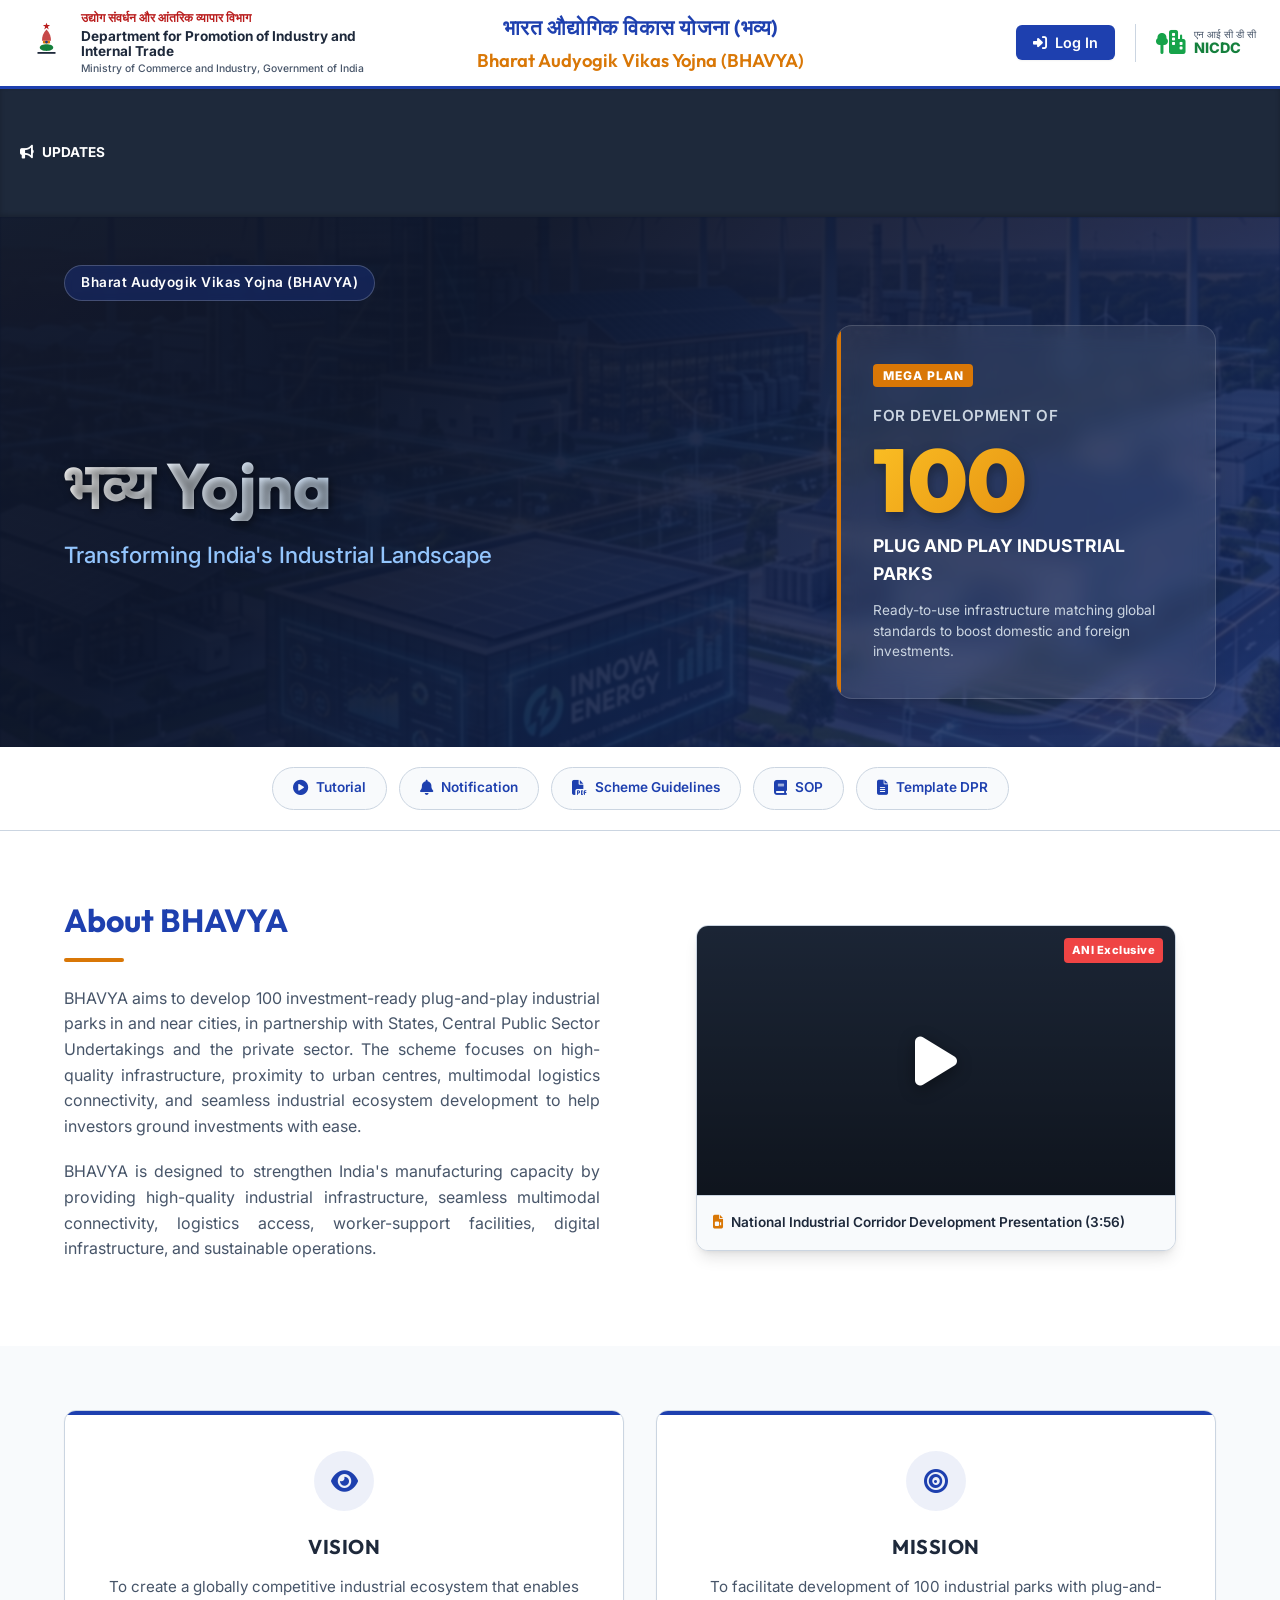
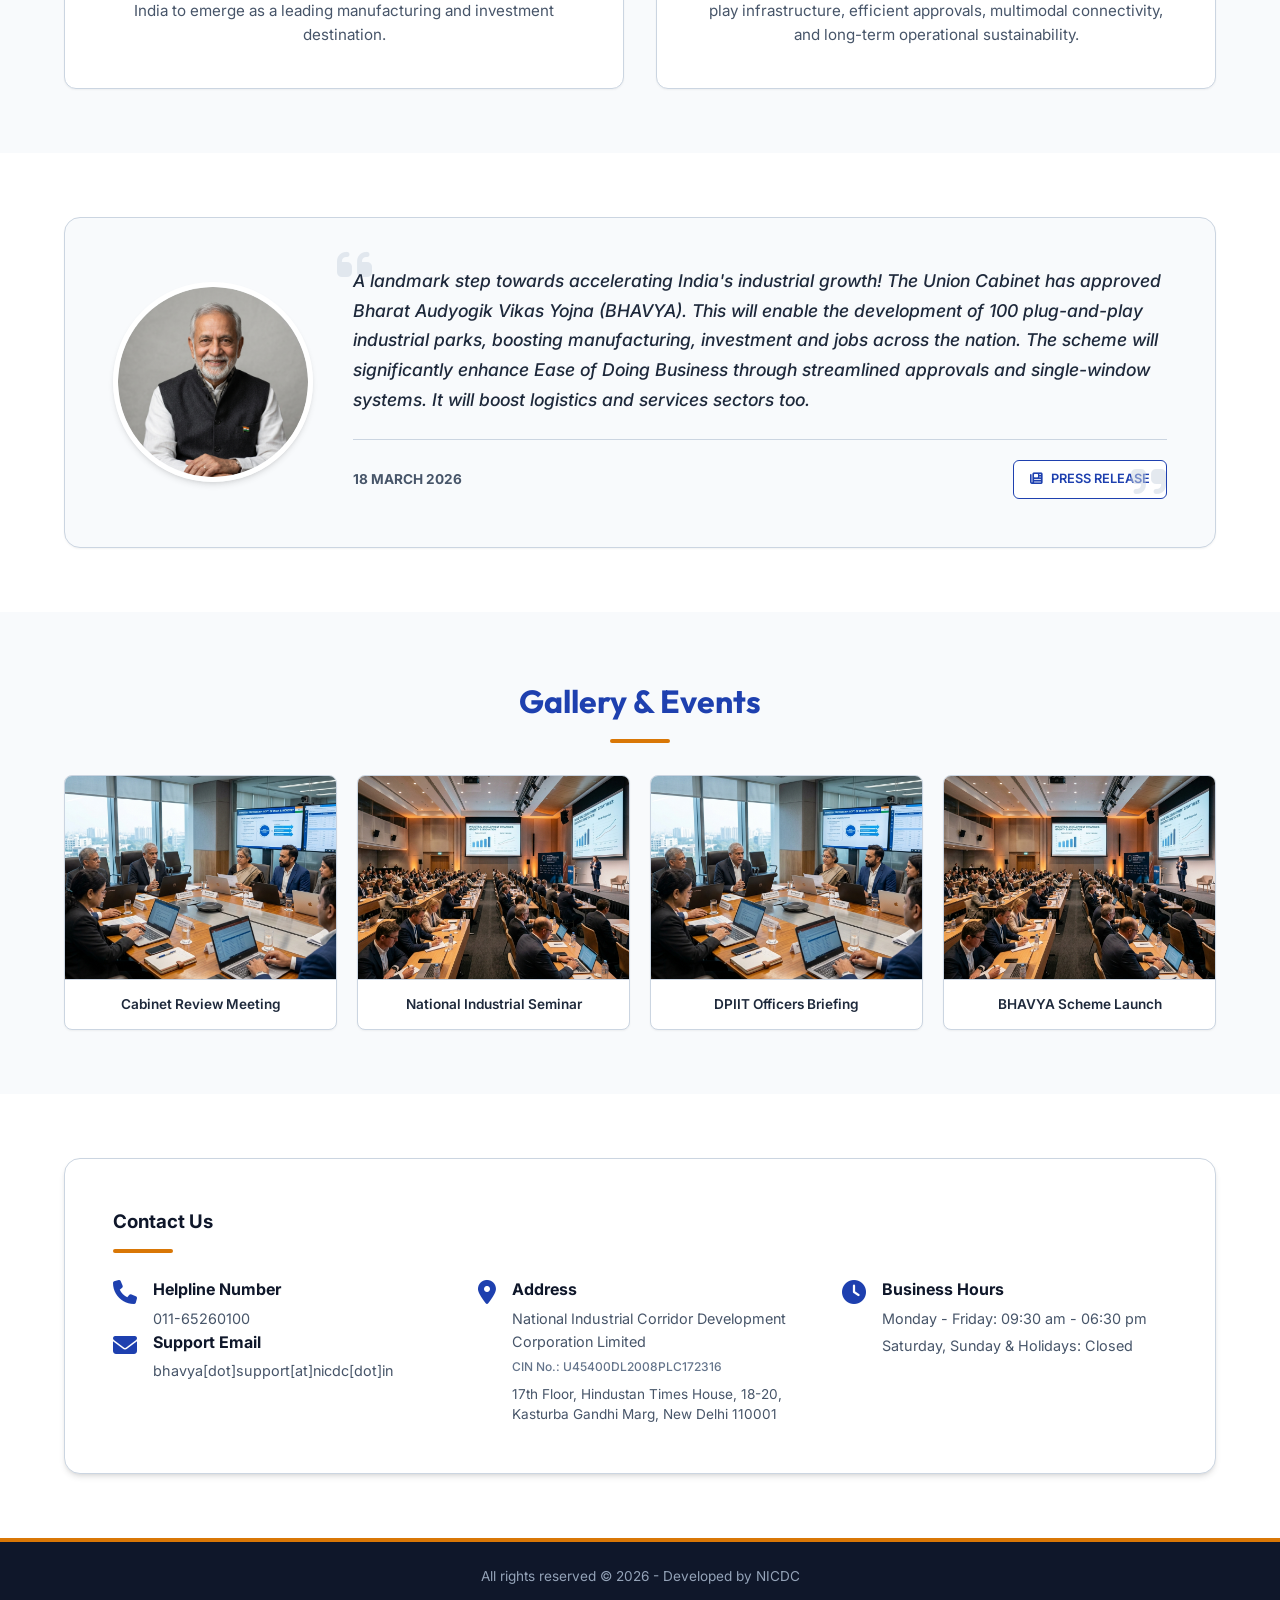
==== index.html @ 236c26fb "first commit" ====
<!DOCTYPE html>
<html lang="en">
<head>
  <meta charset="UTF-8">
  <meta name="viewport" content="width=device-width, initial-scale=1.0">
  <meta name="description" content="Bharat Audyogik Vikas Yojna (BHAVYA) Portal - Developing 100 Plug and Play Industrial Parks across India. A DPIIT and NICDC initiative.">
  <title>Bharat Audyogik Vikas Yojna (BHAVYA)</title>
  
  <!-- Google Fonts: Inter for UI/Body, Outfit for Headings -->
  <link rel="preconnect" href="https://fonts.googleapis.com">
  <link rel="preconnect" href="https://fonts.gstatic.com" crossorigin>
  <link href="https://fonts.googleapis.com/css2?family=Inter:wght@300;400;500;600;700&family=Outfit:wght@400;500;600;700;800&display=swap" rel="stylesheet">
  
  <!-- Font Awesome 6.4.0 CDN for modern icons -->
  <link rel="stylesheet" href="https://cdnjs.cloudflare.com/ajax/libs/font-awesome/6.4.0/css/all.min.css">
  
  <!-- Custom CSS -->
  <link rel="stylesheet" href="index.css">
</head>
<body>

  <!-- Header -->
  <header class="main-header">
    <div class="header-container">
      
      <!-- Left side: Government Brand -->
      <div class="header-left">
        <!-- Stylized SVG Indian Emblem -->
        <svg class="emblem-svg" viewBox="0 0 100 120" width="45" height="54" xmlns="http://www.w3.org/2000/svg">
          <!-- Stylized Ashoka Pillar Lion Capital silhouette / vector representation -->
          <path d="M50 15 L52 20 L58 20 L53 24 L55 30 L50 26 L45 30 L47 24 L42 20 L48 20 Z" fill="#b91c1c" />
          <path d="M50 30 Q60 40 60 55 H40 Q40 40 50 30 Z" fill="#b91c1c" opacity="0.8"/>
          <rect x="42" y="55" width="16" height="6" rx="2" fill="#d97706" />
          <circle cx="50" cy="58" r="3" fill="#1e3a8a" />
          <!-- Base lotus shape -->
          <path d="M35 70 C35 60, 65 60, 65 70 C65 80, 35 80, 35 70 Z" fill="#15803d" />
          <!-- Satyamev Jayate text placeholder/graphic -->
          <rect x="30" y="80" width="40" height="4" fill="#1e293b" />
        </svg>
        <div class="gov-text">
          <div class="hindi-text">उद्योग संवर्धन और आंतरिक व्यापार विभाग</div>
          <div class="english-text">Department for Promotion of Industry and Internal Trade</div>
          <div class="ministry-text">Ministry of Commerce and Industry, Government of India</div>
        </div>
      </div>

      <!-- Center: Project Title -->
      <div class="header-center">
        <h1 class="project-hindi">भारत औद्योगिक विकास योजना (भव्य)</h1>
        <h2 class="project-english">Bharat Audyogik Vikas Yojna (BHAVYA)</h2>
      </div>

      <!-- Right side: Actions -->
      <div class="header-right">
        <button id="openLoginBtn" class="btn btn-primary btn-login">
          <i class="fa-solid fa-right-to-bracket"></i>
          <span>Log In</span>
        </button>
        <!-- NICDC Logo -->
        <div class="nicdc-logo">
          <div class="nicdc-icon">
            <i class="fa-solid fa-tree-city"></i>
          </div>
          <div class="nicdc-text">
            <span>एन आई सी डी सी</span>
            <strong>NICDC</strong>
          </div>
        </div>
      </div>

    </div>
  </header>

  <!-- Scrolling News Ticker -->
  <section class="ticker-section">
    <div class="ticker-label">
      <i class="fa-solid fa-bullhorn"></i>
      <span>Updates</span>
    </div>
    <div class="ticker-content">
      <div class="ticker-track">
        <span class="ticker-item"><i class="fa-solid fa-circle-check"></i> Financial Outlay: ₹55,000 Crore approved for the scheme.</span>
        <span class="ticker-item"><i class="fa-solid fa-circle-check"></i> Financial support of up to ₹1 Crore per acre for infrastructure development.</span>
        <span class="ticker-item"><i class="fa-solid fa-circle-check"></i> Developing 100 Plug-and-Play Industrial Parks across competitive locations.</span>
        <span class="ticker-item"><i class="fa-solid fa-circle-check"></i> Aligned with the PM GatiShakti National Master Plan principles.</span>
        <span class="ticker-item"><i class="fa-solid fa-circle-check"></i> Single-window systems enabled for accelerated clearances.</span>
      </div>
    </div>
  </section>

  <!-- Hero / Banner Section -->
  <section class="hero-section">
    <div class="hero-background" style="background-image: url('assets/banner_graphic.png');"></div>
    <div class="hero-overlay"></div>
    <div class="hero-container">
      <div class="hero-badge">Bharat Audyogik Vikas Yojna (BHAVYA)</div>
      
      <div class="hero-content">
        <!-- Left Column: Big Brand Text -->
        <div class="hero-left">
          <h2 class="hero-hindi-title">भव्य Yojna</h2>
          <p class="hero-subtitle">Transforming India's Industrial Landscape</p>
        </div>
        
        <!-- Right Column: Key Details -->
        <div class="hero-right">
          <div class="hero-card">
            <span class="card-tag">MEGA PLAN</span>
            <h3>FOR DEVELOPMENT OF</h3>
            <div class="number-highlight">100</div>
            <h4>PLUG AND PLAY INDUSTRIAL PARKS</h4>
            <p>Ready-to-use infrastructure matching global standards to boost domestic and foreign investments.</p>
          </div>
        </div>
      </div>
    </div>
  </section>

  <!-- Quick Tabs Section -->
  <section class="tabs-section">
    <div class="container">
      <div class="tabs-grid">
        <a href="#" class="tab-link"><i class="fa-solid fa-circle-play"></i> Tutorial</a>
        <a href="#" class="tab-link"><i class="fa-solid fa-bell"></i> Notification</a>
        <a href="#" class="tab-link"><i class="fa-solid fa-file-pdf"></i> Scheme Guidelines</a>
        <a href="#" class="tab-link"><i class="fa-solid fa-book"></i> SOP</a>
        <a href="#" class="tab-link"><i class="fa-solid fa-file-lines"></i> Template DPR</a>
      </div>
    </div>
  </section>

  <!-- Main Info Section (About + Video) -->
  <section class="about-section">
    <div class="container grid-2">
      
      <!-- Left: About Text -->
      <div class="about-card">
        <h3 class="section-title">About BHAVYA</h3>
        <div class="divider"></div>
        <p class="about-paragraph">
          BHAVYA aims to develop 100 investment-ready plug-and-play industrial parks in and near cities, in partnership with States, Central Public Sector Undertakings and the private sector. The scheme focuses on high-quality infrastructure, proximity to urban centres, multimodal logistics connectivity, and seamless industrial ecosystem development to help investors ground investments with ease.
        </p>
        <p class="about-paragraph">
          BHAVYA is designed to strengthen India's manufacturing capacity by providing high-quality industrial infrastructure, seamless multimodal connectivity, logistics access, worker-support facilities, digital infrastructure, and sustainable operations.
        </p>
      </div>

      <!-- Right: Styled Video Frame -->
      <div class="video-container">
        <div class="video-wrapper">
          <div class="video-poster">
            <div class="video-overlay-tint"></div>
            <i class="fa-solid fa-play play-icon"></i>
            <div class="video-tag">ANI Exclusive</div>
          </div>
          <!-- Real HTML Video Element with controls -->
          <video id="introVideo" controls poster="assets/meeting1.png" style="display: none;">
            <source src="https://www.w3schools.com/html/mov_bbb.mp4" type="video/mp4">
            Your browser does not support the video tag.
          </video>
          <div class="video-footer-info">
            <span>National Industrial Corridor Development Presentation (3:56)</span>
          </div>
        </div>
      </div>

    </div>
  </section>

  <!-- Vision & Mission Section -->
  <section class="vision-mission-section">
    <div class="container grid-2">
      
      <!-- Vision Card -->
      <div class="vm-card">
        <div class="vm-icon"><i class="fa-solid fa-eye"></i></div>
        <h3>VISION</h3>
        <p>To create a globally competitive industrial ecosystem that enables India to emerge as a leading manufacturing and investment destination.</p>
      </div>

      <!-- Mission Card -->
      <div class="vm-card">
        <div class="vm-icon"><i class="fa-solid fa-bullseye"></i></div>
        <h3>MISSION</h3>
        <p>To facilitate development of 100 industrial parks with plug-and-play infrastructure, efficient approvals, multimodal connectivity, and long-term operational sustainability.</p>
      </div>

    </div>
  </section>

  <!-- PM Quote Card Section -->
  <section class="quote-section">
    <div class="container">
      <div class="quote-card-container">
        <div class="quote-avatar">
          <img src="assets/pm_modi.png" alt="Prime Minister Portrait">
        </div>
        <div class="quote-content">
          <span class="quote-icon-left"><i class="fa-solid fa-quote-left"></i></span>
          <p class="quote-text">
            A landmark step towards accelerating India's industrial growth! The Union Cabinet has approved Bharat Audyogik Vikas Yojna (BHAVYA). This will enable the development of 100 plug-and-play industrial parks, boosting manufacturing, investment and jobs across the nation. The scheme will significantly enhance Ease of Doing Business through streamlined approvals and single-window systems. It will boost logistics and services sectors too.
          </p>
          <span class="quote-icon-right"><i class="fa-solid fa-quote-right"></i></span>
          <div class="quote-footer">
            <span class="quote-date">18 MARCH 2026</span>
            <a href="https://pib.gov.in" target="_blank" class="btn btn-secondary btn-press">
              <i class="fa-solid fa-newspaper"></i> PRESS RELEASE
            </a>
          </div>
        </div>
      </div>
    </div>
  </section>

  <!-- Photo Gallery Grid -->
  <section class="gallery-section">
    <div class="container">
      <h3 class="section-title text-center">Gallery & Events</h3>
      <div class="divider center"></div>
      <div class="gallery-grid">
        <div class="gallery-item">
          <img src="assets/meeting1.png" alt="Cabinet Review Meeting">
          <div class="gallery-caption">Cabinet Review Meeting</div>
        </div>
        <div class="gallery-item">
          <img src="assets/meeting2.png" alt="Industrial Seminar">
          <div class="gallery-caption">National Industrial Seminar</div>
        </div>
        <div class="gallery-item">
          <img src="assets/meeting3.png" alt="Officer Briefing">
          <div class="gallery-caption">DPIIT Officers Briefing</div>
        </div>
        <div class="gallery-item">
          <img src="assets/meeting4.png" alt="Project Launch">
          <div class="gallery-caption">BHAVYA Scheme Launch</div>
        </div>
      </div>
    </div>
  </section>

  <!-- Contact Us Section -->
  <section class="contact-section">
    <div class="container">
      <div class="contact-card">
        <h3 class="card-title">Contact Us</h3>
        <div class="divider"></div>
        
        <div class="contact-grid">
          <!-- Col 1: Phone & Email -->
          <div class="contact-col">
            <div class="contact-item">
              <i class="fa-solid fa-phone"></i>
              <div class="contact-details">
                <strong>Helpline Number</strong>
                <span>011-65260100</span>
              </div>
            </div>
            <div class="contact-item">
              <i class="fa-solid fa-envelope"></i>
              <div class="contact-details">
                <strong>Support Email</strong>
                <span>bhavya[dot]support[at]nicdc[dot]in</span>
              </div>
            </div>
          </div>

          <!-- Col 2: Address -->
          <div class="contact-col">
            <div class="contact-item">
              <i class="fa-solid fa-location-dot"></i>
              <div class="contact-details">
                <strong>Address</strong>
                <span>National Industrial Corridor Development Corporation Limited</span>
                <span class="small-text">CIN No.: U45400DL2008PLC172316</span>
                <span class="address-text">17th Floor, Hindustan Times House, 18-20, Kasturba Gandhi Marg, New Delhi 110001</span>
              </div>
            </div>
          </div>

          <!-- Col 3: Hours -->
          <div class="contact-col">
            <div class="contact-item">
              <i class="fa-solid fa-clock"></i>
              <div class="contact-details">
                <strong>Business Hours</strong>
                <span>Monday - Friday: 09:30 am - 06:30 pm</span>
                <span>Saturday, Sunday & Holidays: Closed</span>
              </div>
            </div>
          </div>
        </div>

      </div>
    </div>
  </section>

  <!-- Footer -->
  <footer class="main-footer">
    <div class="container footer-container">
      <span>All rights reserved &copy; 2026 - Developed by NICDC</span>
    </div>
  </footer>

  <!-- Login Modal Overlay -->
  <div id="loginModal" class="modal-overlay">
    <div class="modal-card">
      
      <!-- Modal Header -->
      <div class="modal-header">
        <div class="modal-header-logo">
          <i class="fa-solid fa-shield-halved"></i>
          <span>Secure Sign In</span>
        </div>
        <button id="closeLoginBtn" class="close-btn"><i class="fa-solid fa-xmark"></i></button>
      </div>

      <!-- Modal Body -->
      <div class="modal-body">
        <h3 class="modal-title">Sign in to BHAVYA</h3>
        <p class="modal-subtitle">Choose your portal role and enter credentials.</p>

        <form id="loginForm" novalidate>
          
          <!-- Role Radio Group -->
          <div class="role-selector">
            <label class="role-option">
              <input type="radio" name="role" value="state_officer" required>
              <div class="role-box">
                <i class="fa-solid fa-user-tie"></i>
                <span>State Officer</span>
              </div>
            </label>
            <label class="role-option">
              <input type="radio" name="role" value="reviewer">
              <div class="role-box">
                <i class="fa-solid fa-user-shield"></i>
                <span>Reviewer</span>
              </div>
            </label>
            <label class="role-option">
              <input type="radio" name="role" value="admin">
              <div class="role-box">
                <i class="fa-solid fa-user-gear"></i>
                <span>Admin</span>
              </div>
            </label>
            <label class="role-option">
              <input type="radio" name="role" value="dpiit">
              <div class="role-box">
                <i class="fa-solid fa-building-gov"></i>
                <span>DPIIT</span>
              </div>
            </label>
          </div>

          <!-- Username Input -->
          <div class="input-group">
            <label for="username">Username</label>
            <div class="input-wrapper">
              <i class="fa-solid fa-user input-icon"></i>
              <input type="text" id="username" autocomplete="off" placeholder="Enter username" required>
              <i class="fa-solid fa-circle-check status-icon success"></i>
              <i class="fa-solid fa-circle-exclamation status-icon error"></i>
            </div>
            <!-- Dynamic validation feedback checklist -->
            <div class="validation-checklist" id="usernameChecklist">
              <div class="checklist-title">Username requirements:</div>
              <div class="check-item" data-rule="length"><i class="fa-solid fa-circle-xmark"></i> 8-15 characters</div>
              <div class="check-item" data-rule="uppercase"><i class="fa-solid fa-circle-xmark"></i> At least 1 UPPERCASE letter</div>
              <div class="check-item" data-rule="special"><i class="fa-solid fa-circle-xmark"></i> At least 1 special character</div>
              <div class="check-item" data-rule="nospaces"><i class="fa-solid fa-circle-xmark"></i> No spaces</div>
            </div>
          </div>

          <!-- Password Input -->
          <div class="input-group">
            <label for="password">Password</label>
            <div class="input-wrapper">
              <i class="fa-solid fa-lock input-icon"></i>
              <input type="password" id="password" placeholder="Enter password" required>
              <button type="button" id="togglePasswordBtn" class="toggle-password-btn">
                <i class="fa-solid fa-eye"></i>
              </button>
              <i class="fa-solid fa-circle-check status-icon success"></i>
              <i class="fa-solid fa-circle-exclamation status-icon error"></i>
            </div>
            <!-- Dynamic validation feedback checklist -->
            <div class="validation-checklist" id="passwordChecklist">
              <div class="checklist-title">Password requirements:</div>
              <div class="check-item" data-rule="length"><i class="fa-solid fa-circle-xmark"></i> 8-15 characters</div>
              <div class="check-item" data-rule="uppercase"><i class="fa-solid fa-circle-xmark"></i> At least 1 UPPERCASE letter</div>
              <div class="check-item" data-rule="lowercase"><i class="fa-solid fa-circle-xmark"></i> At least 1 lowercase letter</div>
              <div class="check-item" data-rule="number"><i class="fa-solid fa-circle-xmark"></i> At least 1 digit (0-9)</div>
              <div class="check-item" data-rule="special"><i class="fa-solid fa-circle-xmark"></i> At least 1 special character</div>
              <div class="check-item" data-rule="nospaces"><i class="fa-solid fa-circle-xmark"></i> No spaces</div>
            </div>
          </div>

          <!-- Captcha Box (Simulated with refreshing logic) -->
          <div class="input-group">
            <label for="captchaInput">Security Verification</label>
            <div class="captcha-container">
              <div class="captcha-box" id="captchaBox">A58bY</div>
              <button type="button" class="btn-refresh" id="refreshCaptchaBtn" title="Refresh Captcha">
                <i class="fa-solid fa-rotate"></i>
              </button>
              <input type="text" id="captchaInput" placeholder="Enter CAPTCHA" autocomplete="off" required>
            </div>
            <span class="error-msg" id="captchaError">Incorrect CAPTCHA, please try again.</span>
          </div>

          <!-- Submit Button -->
          <button type="submit" id="submitBtn" class="btn btn-primary btn-submit" disabled>
            <span>Sign In</span>
            <i class="fa-solid fa-arrow-right"></i>
          </button>

          <!-- Additional Links -->
          <div class="form-footer-links">
            <a href="#" class="forgot-pass-link">Forgot Password?</a>
            <span>Need Help? <a href="#">Contact Support</a></span>
          </div>

        </form>
      </div>

    </div>
  </div>

  <!-- Custom JS -->
  <script src="index.js"></script>
</body>
</html>
---- index.css ----
/* CSS Reset and Font definitions */
:root {
  --primary: #1e40af;       /* Deep Indigo/Navy Blue */
  --primary-hover: #1d4ed8;
  --accent: #d97706;        /* Amber/Orange */
  --accent-hover: #b45309;
  --success: #16a34a;       /* Forest Green */
  --error: #dc2626;         /* Bright Red */
  
  --dark: #0f172a;          /* Slate-900 */
  --dark-light: #1e293b;    /* Slate-800 */
  --muted: #475569;         /* Slate-600 */
  --light: #f8fafc;         /* Slate-50 */
  --white: #ffffff;
  
  --border: #cbd5e1;        /* Slate-300 */
  --border-focus: #94a3b8;
  
  --font-sans: 'Inter', system-ui, -apple-system, sans-serif;
  --font-heading: 'Outfit', sans-serif;
  
  --radius-sm: 0.375rem;
  --radius-md: 0.5rem;
  --radius-lg: 0.75rem;
  --radius-xl: 1rem;
  --radius-2xl: 1.5rem;
  
  --shadow-sm: 0 1px 2px 0 rgba(0, 0, 0, 0.05);
  --shadow-md: 0 4px 6px -1px rgba(0, 0, 0, 0.1), 0 2px 4px -2px rgba(0, 0, 0, 0.1);
  --shadow-lg: 0 10px 15px -3px rgba(0, 0, 0, 0.1), 0 4px 6px -4px rgba(0, 0, 0, 0.1);
  --shadow-xl: 0 20px 25px -5px rgba(0, 0, 0, 0.1), 0 8px 10px -6px rgba(0, 0, 0, 0.1);
  --shadow-glow: 0 0 15px rgba(30, 64, 175, 0.35);
  
  --transition: all 0.25s cubic-bezier(0.4, 0, 0.2, 1);
}

* {
  box-sizing: border-box;
  margin: 0;
  padding: 0;
}

body {
  font-family: var(--font-sans);
  background-color: var(--light);
  color: var(--dark);
  line-height: 1.6;
  overflow-x: hidden;
  -webkit-font-smoothing: antialiased;
}

a {
  text-decoration: none;
  color: inherit;
}

button, input, select {
  font-family: inherit;
}

.container {
  width: 100%;
  max-width: 1200px;
  margin: 0 auto;
  padding: 0 1.5rem;
}

.grid-2 {
  display: grid;
  grid-template-columns: 1fr 1fr;
  gap: 2rem;
  align-items: center;
}

.text-center {
  text-align: center;
}

/* Button UI */
.btn {
  display: inline-flex;
  align-items: center;
  justify-content: center;
  gap: 0.5rem;
  font-weight: 600;
  font-size: 0.95rem;
  padding: 0.625rem 1.25rem;
  border-radius: var(--radius-md);
  border: 1px solid transparent;
  cursor: pointer;
  transition: var(--transition);
}

.btn-primary {
  background-color: var(--primary);
  color: var(--white);
}

.btn-primary:hover {
  background-color: var(--primary-hover);
  transform: translateY(-1px);
  box-shadow: 0 4px 12px rgba(30, 64, 175, 0.2);
}

.btn-secondary {
  background-color: var(--white);
  color: var(--primary);
  border-color: var(--primary);
}

.btn-secondary:hover {
  background-color: rgba(30, 64, 175, 0.05);
  transform: translateY(-1px);
}

.btn:disabled {
  background-color: #e2e8f0;
  color: #94a3b8;
  border-color: #cbd5e1;
  cursor: not-allowed;
  transform: none !important;
  box-shadow: none !important;
}

/* Header Styles */
.main-header {
  background-color: var(--white);
  border-bottom: 3px solid var(--primary);
  position: sticky;
  top: 0;
  z-index: 100;
  box-shadow: var(--shadow-sm);
  padding: 0.5rem 0;
}

.header-container {
  display: flex;
  justify-content: space-between;
  align-items: center;
  max-width: 1400px;
  margin: 0 auto;
  padding: 0 1.5rem;
}

.header-left {
  display: flex;
  align-items: center;
  gap: 0.75rem;
  flex: 1;
}

.emblem-svg {
  flex-shrink: 0;
}

.gov-text {
  display: flex;
  flex-direction: column;
}

.gov-text .hindi-text {
  font-size: 0.75rem;
  font-weight: 700;
  color: #b91c1c;
}

.gov-text .english-text {
  font-size: 0.85rem;
  font-weight: 700;
  color: var(--dark-light);
  line-height: 1.1;
  margin: 2px 0;
}

.gov-text .ministry-text {
  font-size: 0.65rem;
  color: var(--muted);
  font-weight: 500;
}

.header-center {
  display: flex;
  flex-direction: column;
  align-items: center;
  text-align: center;
  flex: 1.5;
}

.project-hindi {
  font-family: var(--font-heading);
  font-size: 1.3rem;
  font-weight: 700;
  color: var(--primary);
  letter-spacing: 0.5px;
}

.project-english {
  font-family: var(--font-heading);
  font-size: 1.15rem;
  font-weight: 600;
  color: var(--accent);
  margin-top: 2px;
}

.header-right {
  display: flex;
  align-items: center;
  gap: 1.25rem;
  flex: 1;
  justify-content: flex-end;
}

.btn-login {
  box-shadow: var(--shadow-sm);
  font-size: 0.9rem;
  border-radius: var(--radius-sm);
  padding: 0.5rem 1rem;
}

.nicdc-logo {
  display: flex;
  align-items: center;
  gap: 0.5rem;
  border-left: 1px solid var(--border);
  padding-left: 1.25rem;
}

.nicdc-icon {
  font-size: 1.5rem;
  color: var(--success);
}

.nicdc-text {
  display: flex;
  flex-direction: column;
  line-height: 1;
}

.nicdc-text span {
  font-size: 0.65rem;
  color: var(--muted);
}

.nicdc-text strong {
  font-size: 0.9rem;
  font-weight: 800;
  color: #15803d;
}

/* News Ticker Bar */
.ticker-section {
  background-color: var(--dark-light);
  color: var(--white);
  height: 2.5rem;
  display: flex;
  align-items: center;
  overflow: hidden;
  box-shadow: inset 0 -2px 5px rgba(0,0,0,0.2);
}

.ticker-label {
  background-color: var(--accent);
  height: 100%;
  display: flex;
  align-items: center;
  gap: 0.5rem;
  padding: 0 1.25rem;
  font-weight: 700;
  font-size: 0.85rem;
  z-index: 10;
  box-shadow: 3px 0 10px rgba(0,0,0,0.3);
  text-transform: uppercase;
}

.ticker-content {
  flex: 1;
  overflow: hidden;
  position: relative;
  height: 100%;
  display: flex;
  align-items: center;
}

.ticker-track {
  display: flex;
  white-space: nowrap;
  position: absolute;
  animation: marquee 25s linear infinite;
  will-change: transform;
}

.ticker-track:hover {
  animation-play-state: paused;
  cursor: pointer;
}

.ticker-item {
  padding-right: 4rem;
  font-size: 0.85rem;
  font-weight: 500;
  display: flex;
  align-items: center;
  gap: 0.5rem;
}

.ticker-item i {
  color: #34d399;
}

@keyframes marquee {
  0% { transform: translateX(100%); }
  100% { transform: translateX(-100%); }
}

/* Hero Section */
.hero-section {
  position: relative;
  background-color: #0c152b;
  min-height: 420px;
  overflow: hidden;
  display: flex;
  align-items: center;
  padding: 3rem 0;
}

.hero-background {
  position: absolute;
  top: 0;
  left: 0;
  right: 0;
  bottom: 0;
  background-size: cover;
  background-position: center;
  opacity: 0.35;
  filter: blur(1px);
}

.hero-overlay {
  position: absolute;
  top: 0;
  left: 0;
  right: 0;
  bottom: 0;
  background: linear-gradient(135deg, rgba(12, 21, 43, 0.9) 30%, rgba(30, 64, 175, 0.4) 100%);
}

.hero-container {
  position: relative;
  z-index: 5;
  width: 100%;
  max-width: 1200px;
  margin: 0 auto;
  padding: 0 1.5rem;
}

.hero-badge {
  background-color: rgba(30, 64, 175, 0.3);
  border: 1px solid rgba(255, 255, 255, 0.2);
  color: var(--white);
  display: inline-block;
  padding: 0.4rem 1rem;
  border-radius: 50px;
  font-size: 0.85rem;
  font-weight: 600;
  letter-spacing: 0.5px;
  margin-bottom: 1.5rem;
  backdrop-filter: blur(4px);
}

.hero-content {
  display: grid;
  grid-template-columns: 1.2fr 0.8fr;
  gap: 3rem;
  align-items: center;
}

.hero-left {
  color: var(--white);
}

.hero-hindi-title {
  font-family: var(--font-heading);
  font-size: 4rem;
  font-weight: 800;
  line-height: 1.1;
  color: var(--white);
  text-shadow: 2px 2px 8px rgba(0, 0, 0, 0.5);
  background: linear-gradient(to right, #ffffff, #93c5fd);
  -webkit-background-clip: text;
  -webkit-text-fill-color: transparent;
}

.hero-subtitle {
  font-size: 1.4rem;
  font-weight: 500;
  margin-top: 1rem;
  color: #93c5fd;
}

.hero-right {
  display: flex;
  justify-content: flex-end;
}

.hero-card {
  background: rgba(255, 255, 255, 0.08);
  border: 1px solid rgba(255, 255, 255, 0.15);
  backdrop-filter: blur(12px);
  padding: 2.25rem;
  border-radius: var(--radius-xl);
  color: var(--white);
  max-width: 380px;
  box-shadow: var(--shadow-xl);
  position: relative;
  overflow: hidden;
}

.hero-card::before {
  content: '';
  position: absolute;
  top: 0;
  left: 0;
  width: 4px;
  height: 100%;
  background-color: var(--accent);
}

.card-tag {
  background-color: var(--accent);
  color: var(--white);
  font-size: 0.75rem;
  font-weight: 800;
  padding: 0.25rem 0.6rem;
  border-radius: 4px;
  letter-spacing: 1px;
}

.hero-card h3 {
  font-size: 0.95rem;
  font-weight: 600;
  margin-top: 1rem;
  color: #cbd5e1;
  letter-spacing: 0.5px;
}

.number-highlight {
  font-family: var(--font-heading);
  font-size: 5.5rem;
  font-weight: 900;
  color: var(--white);
  line-height: 1;
  margin: 0.5rem 0;
  background: linear-gradient(135deg, #fbbf24 0%, #d97706 100%);
  -webkit-background-clip: text;
  -webkit-text-fill-color: transparent;
  filter: drop-shadow(2px 4px 6px rgba(0,0,0,0.3));
}

.hero-card h4 {
  font-size: 1.1rem;
  font-weight: 700;
  color: var(--white);
  margin-bottom: 0.75rem;
}

.hero-card p {
  font-size: 0.85rem;
  color: #cbd5e1;
  line-height: 1.5;
}

/* Quick Tabs Section */
.tabs-section {
  background-color: var(--white);
  padding: 1.25rem 0;
  box-shadow: var(--shadow-sm);
  border-bottom: 1px solid var(--border);
}

.tabs-grid {
  display: flex;
  flex-wrap: wrap;
  gap: 0.75rem;
  justify-content: center;
}

.tab-link {
  background-color: var(--light);
  border: 1px solid var(--border);
  color: var(--primary);
  padding: 0.6rem 1.25rem;
  border-radius: 30px;
  font-size: 0.85rem;
  font-weight: 600;
  display: flex;
  align-items: center;
  gap: 0.5rem;
  transition: var(--transition);
}

.tab-link i {
  font-size: 0.95rem;
}

.tab-link:hover {
  background-color: var(--primary);
  color: var(--white);
  border-color: var(--primary);
  transform: translateY(-2px);
  box-shadow: var(--shadow-md);
}

/* Base Sections Styling */
section {
  padding: 4rem 0;
}

.section-title {
  font-family: var(--font-heading);
  font-size: 2rem;
  font-weight: 700;
  color: var(--primary);
  position: relative;
}

.divider {
  width: 60px;
  height: 4px;
  background-color: var(--accent);
  border-radius: 2px;
  margin: 0.75rem 0 1.5rem 0;
}

.divider.center {
  margin: 0.75rem auto 2rem auto;
}

/* About Section */
.about-section {
  background-color: var(--white);
}

.about-card {
  padding-right: 1.5rem;
}

.about-paragraph {
  font-size: 1rem;
  color: var(--muted);
  margin-bottom: 1.25rem;
  text-align: justify;
}

/* Styled Video Frame */
.video-container {
  display: flex;
  justify-content: center;
  align-items: center;
}

.video-wrapper {
  width: 100%;
  max-width: 480px;
  background-color: var(--white);
  border-radius: var(--radius-lg);
  overflow: hidden;
  box-shadow: var(--shadow-lg);
  border: 1px solid var(--border);
  transition: var(--transition);
}

.video-wrapper:hover {
  box-shadow: var(--shadow-xl);
  transform: translateY(-4px);
}

.video-poster {
  position: relative;
  width: 100%;
  aspect-ratio: 16/9;
  background-color: #1e293b;
  display: flex;
  justify-content: center;
  align-items: center;
  cursor: pointer;
}

.video-overlay-tint {
  position: absolute;
  top:0; left:0; right:0; bottom:0;
  background: linear-gradient(180deg, rgba(0,0,0,0.1) 0%, rgba(0,0,0,0.5) 100%);
  z-index: 1;
}

.play-icon {
  font-size: 3.5rem;
  color: var(--white);
  z-index: 5;
  filter: drop-shadow(0 4px 8px rgba(0,0,0,0.4));
  transition: var(--transition);
}

.video-poster:hover .play-icon {
  transform: scale(1.15);
  color: var(--accent);
}

.video-tag {
  position: absolute;
  top: 0.75rem;
  right: 0.75rem;
  background-color: #ef4444;
  color: var(--white);
  font-size: 0.7rem;
  font-weight: 800;
  padding: 0.2rem 0.5rem;
  border-radius: 4px;
  z-index: 5;
  letter-spacing: 0.5px;
}

.video-footer-info {
  background-color: var(--light);
  padding: 1rem;
  font-weight: 600;
  font-size: 0.85rem;
  color: var(--dark-light);
  border-top: 1px solid var(--border);
  display: flex;
  align-items: center;
  gap: 0.5rem;
}

.video-footer-info::before {
  content: '\f1c8';
  font-family: 'Font Awesome 6 Free';
  font-weight: 900;
  color: var(--accent);
}

/* Vision & Mission Cards */
.vision-mission-section {
  background-color: var(--light);
}

.vm-card {
  background-color: var(--white);
  border: 1px solid var(--border);
  padding: 2.5rem;
  border-radius: var(--radius-lg);
  box-shadow: var(--shadow-sm);
  transition: var(--transition);
  position: relative;
  overflow: hidden;
  text-align: center;
}

.vm-card::before {
  content: '';
  position: absolute;
  top: 0;
  left: 0;
  right: 0;
  height: 4px;
  background-color: var(--primary);
  transition: var(--transition);
}

.vm-card:hover {
  transform: translateY(-6px);
  box-shadow: var(--shadow-lg);
}

.vm-card:hover::before {
  background-color: var(--accent);
}

.vm-icon {
  width: 60px;
  height: 60px;
  border-radius: 50%;
  background-color: rgba(30, 64, 175, 0.08);
  color: var(--primary);
  display: flex;
  align-items: center;
  justify-content: center;
  font-size: 1.5rem;
  margin: 0 auto 1.25rem auto;
  transition: var(--transition);
}

.vm-card:hover .vm-icon {
  background-color: var(--primary);
  color: var(--white);
}

.vm-card h3 {
  font-family: var(--font-heading);
  font-size: 1.25rem;
  font-weight: 700;
  color: var(--dark-light);
  margin-bottom: 0.75rem;
  letter-spacing: 0.5px;
}

.vm-card p {
  color: var(--muted);
  font-size: 0.95rem;
  line-height: 1.6;
}

/* Quote Section */
.quote-section {
  background-color: var(--white);
}

.quote-card-container {
  background-color: var(--light);
  border: 1px solid var(--border);
  border-radius: var(--radius-xl);
  padding: 3rem;
  display: grid;
  grid-template-columns: 200px 1fr;
  gap: 2.5rem;
  align-items: center;
  box-shadow: var(--shadow-sm);
  position: relative;
}

.quote-avatar {
  width: 200px;
  height: 200px;
  border-radius: 50%;
  border: 5px solid var(--white);
  overflow: hidden;
  box-shadow: var(--shadow-md);
}

.quote-avatar img {
  width: 100%;
  height: 100%;
  object-fit: cover;
}

.quote-content {
  position: relative;
}

.quote-icon-left, .quote-icon-right {
  font-size: 2.5rem;
  color: var(--border);
  opacity: 0.5;
  position: absolute;
}

.quote-icon-left {
  top: -2rem;
  left: -1rem;
}

.quote-icon-right {
  bottom: -1rem;
  right: 0;
}

.quote-text {
  font-size: 1.1rem;
  line-height: 1.7;
  color: var(--dark-light);
  font-style: italic;
  font-weight: 500;
  margin-bottom: 1.5rem;
  position: relative;
  z-index: 5;
}

.quote-footer {
  display: flex;
  justify-content: space-between;
  align-items: center;
  border-top: 1px solid var(--border);
  padding-top: 1.25rem;
}

.quote-date {
  font-size: 0.85rem;
  font-weight: 700;
  color: var(--muted);
}

.btn-press {
  font-size: 0.8rem;
  padding: 0.5rem 1rem;
  border-radius: var(--radius-sm);
}

/* Gallery Section */
.gallery-section {
  background-color: var(--light);
}

.gallery-grid {
  display: grid;
  grid-template-columns: repeat(4, 1fr);
  gap: 1.25rem;
}

.gallery-item {
  background-color: var(--white);
  border: 1px solid var(--border);
  border-radius: var(--radius-md);
  overflow: hidden;
  box-shadow: var(--shadow-sm);
  transition: var(--transition);
}

.gallery-item img {
  width: 100%;
  aspect-ratio: 4/3;
  object-fit: cover;
  display: block;
  transition: var(--transition);
}

.gallery-caption {
  padding: 0.85rem;
  font-size: 0.85rem;
  font-weight: 600;
  color: var(--dark-light);
  text-align: center;
  border-top: 1px solid var(--border);
}

.gallery-item:hover {
  transform: translateY(-4px);
  box-shadow: var(--shadow-md);
}

.gallery-item:hover img {
  transform: scale(1.04);
}

/* Contact Us Section */
.contact-section {
  background-color: var(--white);
}

.contact-card {
  background-color: var(--white);
  border: 1px solid var(--border);
  border-radius: var(--radius-xl);
  padding: 3rem;
  box-shadow: var(--shadow-md);
}

.contact-grid {
  display: grid;
  grid-template-columns: repeat(3, 1fr);
  gap: 2.5rem;
}

.contact-item {
  display: flex;
  gap: 1rem;
}

.contact-item i {
  font-size: 1.5rem;
  color: var(--primary);
  margin-top: 0.2rem;
}

.contact-details {
  display: flex;
  flex-direction: column;
  gap: 0.25rem;
}

.contact-details strong {
  font-size: 1rem;
  font-weight: 700;
  color: var(--dark);
}

.contact-details span {
  font-size: 0.9rem;
  color: var(--muted);
}

.contact-details .small-text {
  font-size: 0.75rem;
  color: #64748b;
  font-weight: 500;
}

.contact-details .address-text {
  font-size: 0.85rem;
  line-height: 1.5;
  margin-top: 0.25rem;
}

/* Footer Section */
.main-footer {
  background-color: var(--dark);
  color: #94a3b8;
  padding: 1.5rem 0;
  font-size: 0.85rem;
  border-top: 4px solid var(--accent);
}

.footer-container {
  display: flex;
  justify-content: center;
  align-items: center;
}

/* Login Modal Overlay styling */
.modal-overlay {
  position: fixed;
  top: 0;
  left: 0;
  right: 0;
  bottom: 0;
  background-color: rgba(15, 23, 42, 0.6);
  backdrop-filter: blur(8px);
  display: flex;
  justify-content: center;
  align-items: center;
  z-index: 1000;
  opacity: 0;
  pointer-events: none;
  transition: opacity 0.3s ease;
}

.modal-overlay.active {
  opacity: 1;
  pointer-events: auto;
}

.modal-card {
  background-color: var(--white);
  width: 100%;
  max-width: 520px;
  border-radius: var(--radius-xl);
  box-shadow: var(--shadow-xl);
  overflow: hidden;
  border: 1px solid var(--border);
  transform: scale(0.9);
  transition: transform 0.3s cubic-bezier(0.34, 1.56, 0.64, 1);
  display: flex;
  flex-direction: column;
}

.modal-overlay.active .modal-card {
  transform: scale(1);
}

.modal-header {
  background-color: var(--light);
  border-bottom: 1px solid var(--border);
  padding: 1.25rem 2rem;
  display: flex;
  justify-content: space-between;
  align-items: center;
}

.modal-header-logo {
  display: flex;
  align-items: center;
  gap: 0.5rem;
  color: var(--primary);
  font-weight: 700;
  font-size: 0.95rem;
  text-transform: uppercase;
  letter-spacing: 0.5px;
}

.close-btn {
  background: none;
  border: none;
  font-size: 1.25rem;
  color: var(--muted);
  cursor: pointer;
  padding: 0.25rem;
  transition: var(--transition);
  border-radius: 50%;
  width: 32px;
  height: 32px;
  display: flex;
  align-items: center;
  justify-content: center;
}

.close-btn:hover {
  background-color: rgba(0,0,0,0.05);
  color: var(--dark);
}

.modal-body {
  padding: 2rem;
  overflow-y: auto;
  max-height: calc(90vh - 70px);
}

.modal-title {
  font-family: var(--font-heading);
  font-size: 1.6rem;
  font-weight: 700;
  color: var(--dark-light);
  margin-bottom: 0.25rem;
}

.modal-subtitle {
  font-size: 0.9rem;
  color: var(--muted);
  margin-bottom: 1.75rem;
}

/* Radio Option Grid */
.role-selector {
  display: grid;
  grid-template-columns: repeat(4, 1fr);
  gap: 0.5rem;
  margin-bottom: 1.75rem;
}

.role-option input[type="radio"] {
  position: absolute;
  opacity: 0;
  width: 0;
  height: 0;
}

.role-box {
  border: 1px solid var(--border);
  border-radius: var(--radius-md);
  padding: 0.75rem 0.25rem;
  display: flex;
  flex-direction: column;
  align-items: center;
  gap: 0.5rem;
  cursor: pointer;
  background-color: var(--white);
  transition: var(--transition);
  text-align: center;
}

.role-box i {
  font-size: 1.25rem;
  color: var(--muted);
}

.role-box span {
  font-size: 0.75rem;
  font-weight: 600;
  color: var(--muted);
}

.role-option input[type="radio"]:checked + .role-box {
  border-color: var(--primary);
  background-color: rgba(30, 64, 175, 0.05);
  box-shadow: 0 0 0 1px var(--primary);
}

.role-option input[type="radio"]:checked + .role-box i {
  color: var(--primary);
}

.role-option input[type="radio"]:checked + .role-box span {
  color: var(--primary);
}

/* Input Fields Groups */
.input-group {
  margin-bottom: 1.5rem;
  position: relative;
}

.input-group label {
  display: block;
  font-size: 0.85rem;
  font-weight: 700;
  color: var(--dark-light);
  margin-bottom: 0.5rem;
}

.input-wrapper {
  position: relative;
  display: flex;
  align-items: center;
}

.input-wrapper input {
  width: 100%;
  padding: 0.75rem 2.5rem 0.75rem 2.5rem;
  border-radius: var(--radius-md);
  border: 1px solid var(--border);
  font-size: 0.95rem;
  transition: var(--transition);
  background-color: var(--white);
  color: var(--dark);
}

.input-wrapper input:focus {
  outline: none;
  border-color: var(--primary);
  box-shadow: 0 0 0 3px rgba(30, 64, 175, 0.15);
}

/* Icon placement in inputs */
.input-icon {
  position: absolute;
  left: 0.875rem;
  color: var(--muted);
  font-size: 1rem;
  pointer-events: none;
}

.toggle-password-btn {
  position: absolute;
  right: 0.875rem;
  background: none;
  border: none;
  color: var(--muted);
  cursor: pointer;
  padding: 0.25rem;
  transition: var(--transition);
}

.toggle-password-btn:hover {
  color: var(--dark);
}

.status-icon {
  position: absolute;
  right: 0.875rem;
  font-size: 1rem;
  display: none;
  pointer-events: none;
}

/* Right adjust password icons */
.input-wrapper input[type="password"] ~ .status-icon,
.input-wrapper input[type="text"] ~ .status-icon {
  right: 2.5rem; /* Make room for toggle eye */
}

.status-icon.success { color: var(--success); }
.status-icon.error { color: var(--error); }

/* Validation Checklist Panel */
.validation-checklist {
  background-color: var(--light);
  border: 1px solid var(--border);
  border-radius: var(--radius-md);
  padding: 0.75rem 1rem;
  margin-top: 0.5rem;
  display: none; /* Hidden by default, shown on focus or dirty */
}

.validation-checklist.active {
  display: block;
}

.checklist-title {
  font-size: 0.75rem;
  font-weight: 700;
  color: var(--muted);
  margin-bottom: 0.4rem;
  text-transform: uppercase;
}

.check-item {
  font-size: 0.8rem;
  color: var(--muted);
  display: flex;
  align-items: center;
  gap: 0.4rem;
  margin-bottom: 0.2rem;
  transition: var(--transition);
}

.check-item i {
  font-size: 0.85rem;
  color: #94a3b8;
}

.check-item.valid {
  color: var(--success);
}

.check-item.valid i {
  color: var(--success);
}

.check-item.valid i::before {
  content: "\f058"; /* fa-circle-check */
}

.check-item.invalid {
  color: var(--error);
}

.check-item.invalid i {
  color: var(--error);
}

/* Captcha Styling */
.captcha-container {
  display: grid;
  grid-template-columns: 120px 40px 1fr;
  gap: 0.75rem;
  align-items: center;
}

.captcha-box {
  background: radial-gradient(circle, #f1f5f9 0%, #cbd5e1 100%);
  border: 2px dashed var(--border-focus);
  height: 2.75rem;
  border-radius: var(--radius-md);
  display: flex;
  align-items: center;
  justify-content: center;
  font-family: 'Courier New', Courier, monospace;
  font-weight: 800;
  font-size: 1.3rem;
  font-style: italic;
  letter-spacing: 4px;
  color: var(--dark-light);
  user-select: none;
  position: relative;
  overflow: hidden;
}

.captcha-box::after {
  content: '';
  position: absolute;
  width: 130%;
  height: 2px;
  background-color: var(--muted);
  transform: rotate(-10deg);
  opacity: 0.6;
}

.captcha-box::before {
  content: '';
  position: absolute;
  width: 130%;
  height: 2px;
  background-color: var(--muted);
  transform: rotate(15deg);
  opacity: 0.6;
}

.btn-refresh {
  background-color: var(--light);
  border: 1px solid var(--border);
  height: 2.75rem;
  border-radius: var(--radius-md);
  cursor: pointer;
  display: flex;
  align-items: center;
  justify-content: center;
  transition: var(--transition);
}

.btn-refresh:hover {
  background-color: #e2e8f0;
  color: var(--dark);
}

.captcha-container input {
  height: 2.75rem;
  padding: 0 0.75rem;
  border-radius: var(--radius-md);
  border: 1px solid var(--border);
  font-size: 0.95rem;
  width: 100%;
}

.captcha-container input:focus {
  outline: none;
  border-color: var(--primary);
}

.error-msg {
  color: var(--error);
  font-size: 0.8rem;
  font-weight: 600;
  margin-top: 0.4rem;
  display: none;
}

/* Submit Button & Footer Link */
.btn-submit {
  width: 100%;
  padding: 0.8rem;
  font-size: 1.05rem;
  margin-top: 1.5rem;
  box-shadow: var(--shadow-md);
}

.form-footer-links {
  display: flex;
  justify-content: space-between;
  align-items: center;
  margin-top: 1.25rem;
  font-size: 0.8rem;
  color: var(--muted);
}

.forgot-pass-link {
  color: var(--primary);
  font-weight: 600;
}

.forgot-pass-link:hover {
  text-decoration: underline;
}

.form-footer-links a:hover {
  color: var(--primary-hover);
}

/* Responsive Media Queries */
@media (max-width: 1024px) {
  .hero-content {
    grid-template-columns: 1fr;
    text-align: center;
    gap: 2rem;
  }
  
  .hero-left {
    display: flex;
    flex-direction: column;
    align-items: center;
  }
  
  .hero-right {
    justify-content: center;
  }
  
  .quote-card-container {
    grid-template-columns: 1fr;
    text-align: center;
    padding: 2.5rem;
  }
  
  .quote-avatar {
    margin: 0 auto;
  }
  
  .gallery-grid {
    grid-template-columns: repeat(2, 1fr);
  }
  
  .contact-grid {
    grid-template-columns: 1fr;
    gap: 1.5rem;
  }
}

@media (max-width: 768px) {
  body {
    font-size: 13px;
  }
  
  .header-container {
    flex-direction: column;
    gap: 0.75rem;
    padding: 0.75rem;
  }
  
  .header-left, .header-center, .header-right {
    flex: none;
    width: 100%;
    justify-content: center;
    text-align: center;
  }
  
  .header-right {
    gap: 0.75rem;
  }
  
  .grid-2 {
    grid-template-columns: 1fr;
  }
  
  .hero-hindi-title {
    font-size: 2.75rem;
  }
  
  .tabs-grid {
    flex-direction: column;
    align-items: stretch;
  }
  
  .tab-link {
    justify-content: center;
  }
  
  .role-selector {
    grid-template-columns: repeat(2, 1fr);
  }
  
  .modal-card {
    max-width: 90%;
  }
  
  .captcha-container {
    grid-template-columns: 1fr 40px 1fr;
  }
}
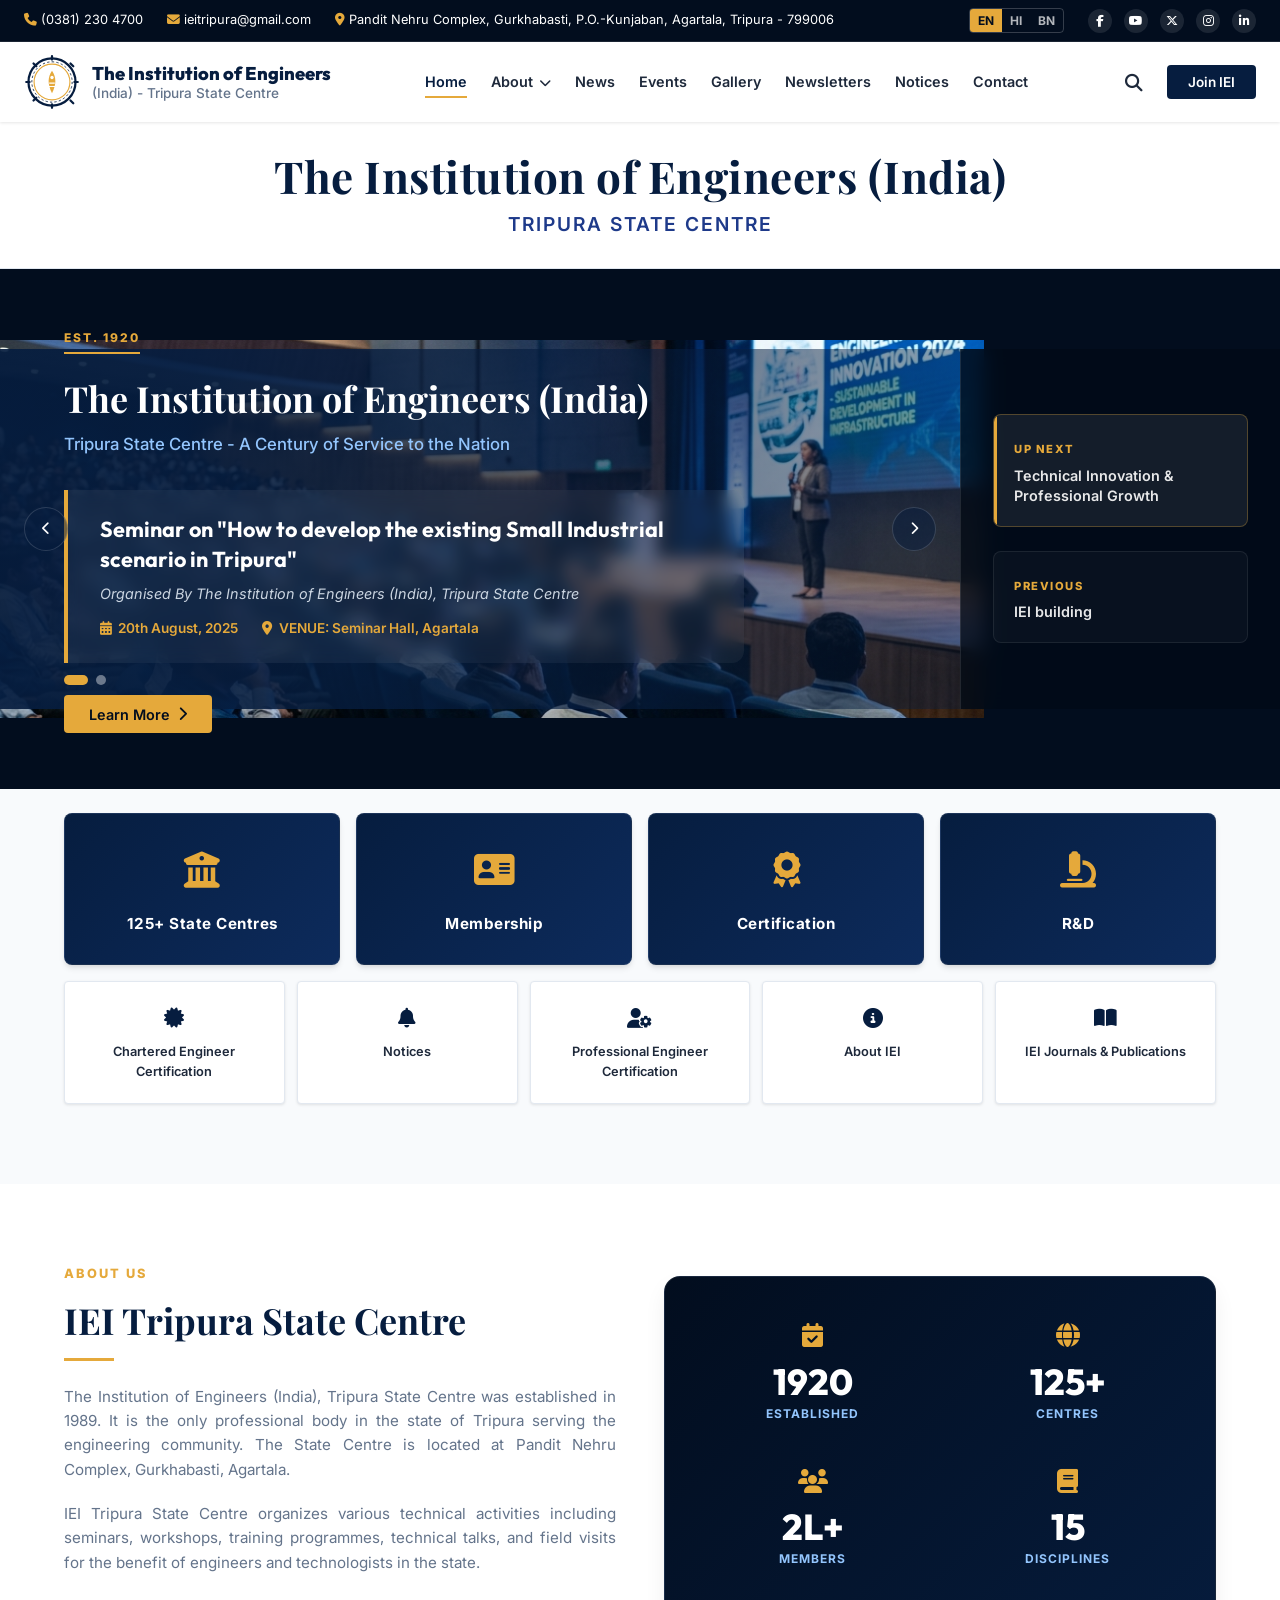
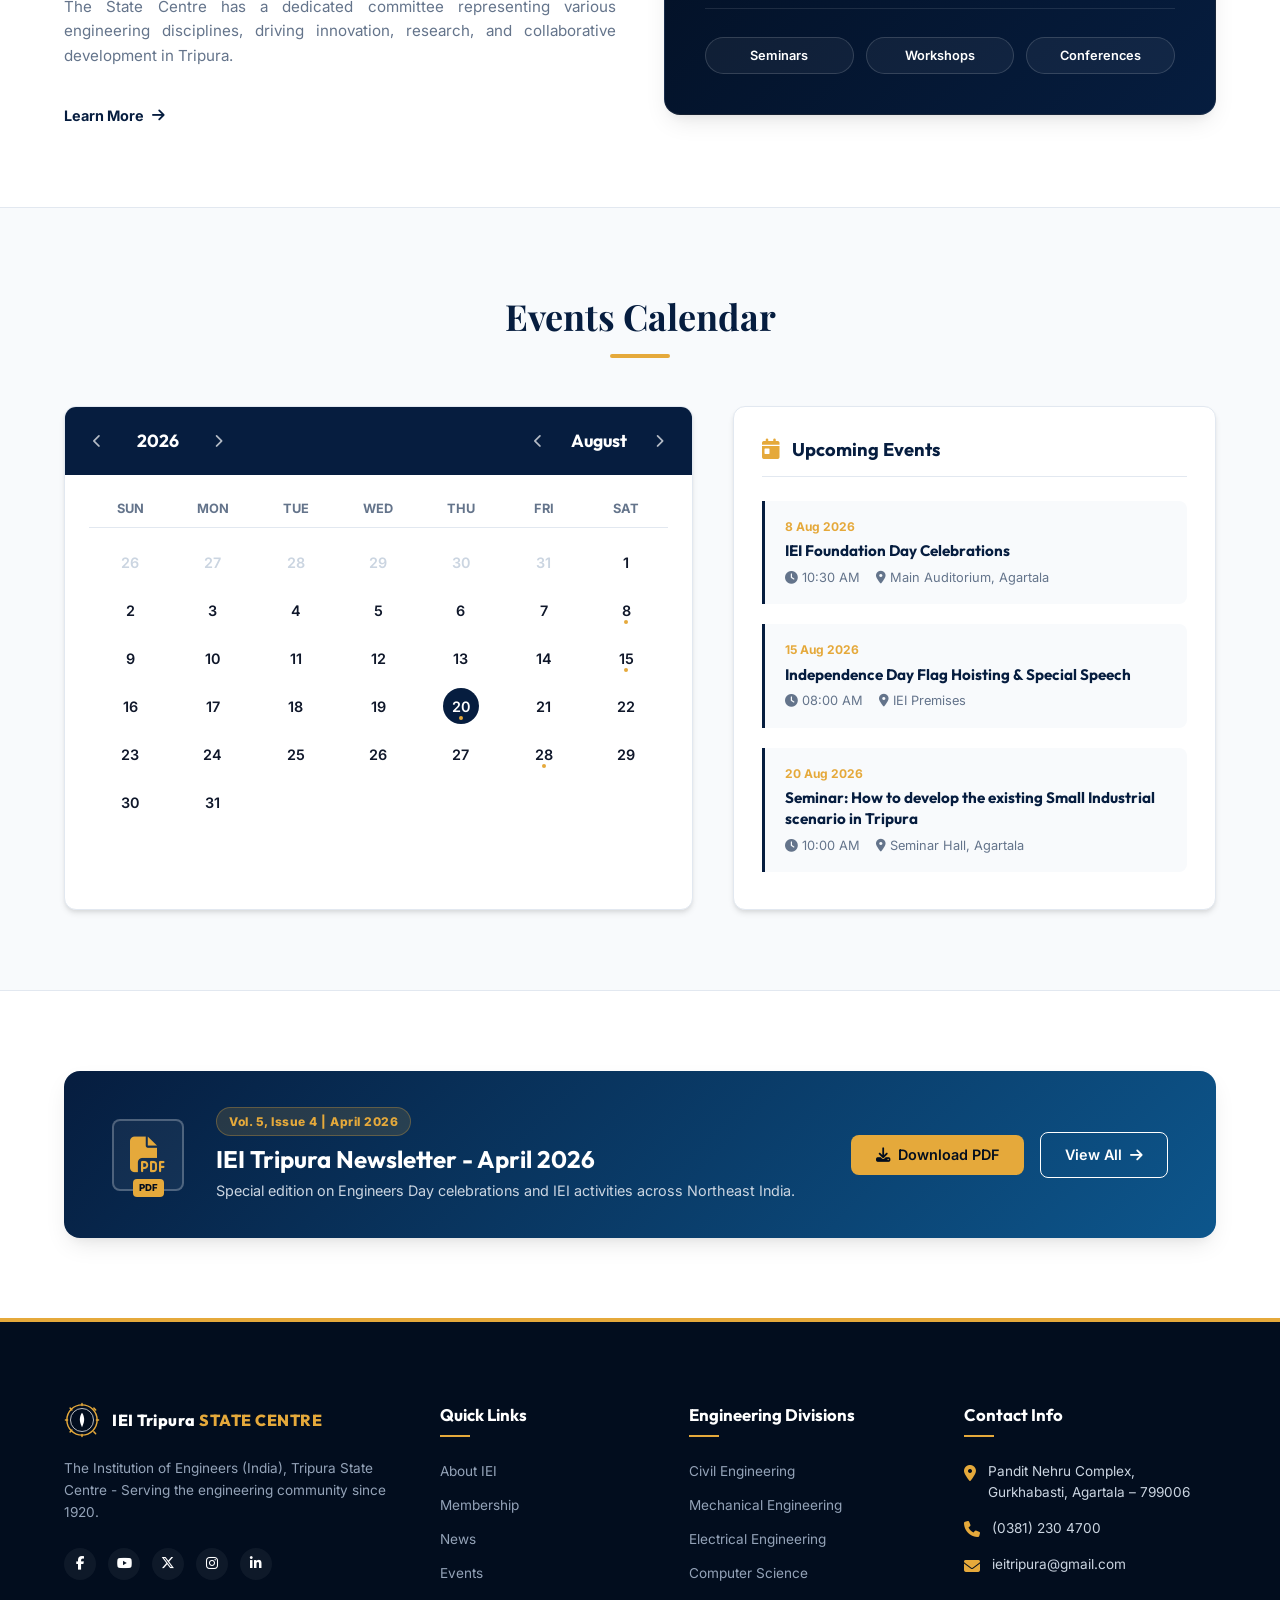
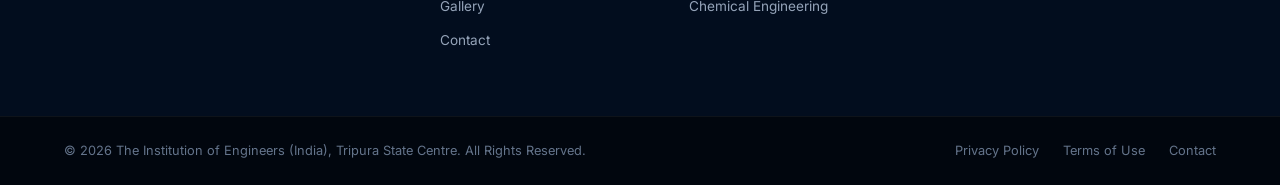
==== commit aab9d68f: "m" ====
--- a/index.html
+++ b/index.html
@@ -3,13 +3,13 @@
 <head>
   <meta charset="UTF-8">
   <meta name="viewport" content="width=device-width, initial-scale=1.0">
-  <meta name="description" content="Bharat Audyogik Vikas Yojna (BHAVYA) Portal - Developing 100 Plug and Play Industrial Parks across India. A DPIIT and NICDC initiative.">
-  <title>Bharat Audyogik Vikas Yojna (BHAVYA)</title>
+  <meta name="description" content="Official website of The Institution of Engineers (India), Tripura State Centre. Established in 1989 to serve the engineering community in Tripura.">
+  <title>The Institution of Engineers (India) - Tripura State Centre</title>
   
-  <!-- Google Fonts: Inter for UI/Body, Outfit for Headings -->
+  <!-- Google Fonts: Inter for UI/Body, Outfit for Headings, Playfair Display for branding -->
   <link rel="preconnect" href="https://fonts.googleapis.com">
   <link rel="preconnect" href="https://fonts.gstatic.com" crossorigin>
-  <link href="https://fonts.googleapis.com/css2?family=Inter:wght@300;400;500;600;700&family=Outfit:wght@400;500;600;700;800&display=swap" rel="stylesheet">
+  <link href="https://fonts.googleapis.com/css2?family=Inter:wght@300;400;500;600;700&family=Outfit:wght@400;500;600;700;800&family=Playfair+Display:ital,wght@0,600;0,700;0,800;1,600&display=swap" rel="stylesheet">
   
   <!-- Font Awesome 6.4.0 CDN for modern icons -->
   <link rel="stylesheet" href="https://cdnjs.cloudflare.com/ajax/libs/font-awesome/6.4.0/css/all.min.css">
@@ -19,289 +19,466 @@
 </head>
 <body>
 
+  <!-- Top Utility Bar -->
+  <div class="top-bar">
+    <div class="top-bar-container">
+      <div class="top-bar-left">
+        <a href="tel:03812304700" class="contact-link"><i class="fa-solid fa-phone"></i> <span>(0381) 230 4700</span></a>
+        <a href="mailto:ieitripura@gmail.com" class="contact-link"><i class="fa-solid fa-envelope"></i> <span>ieitripura@gmail.com</span></a>
+        <span class="contact-text"><i class="fa-solid fa-location-dot"></i> <span>Pandit Nehru Complex, Gurkhabasti, P.O.-Kunjaban, Agartala, Tripura - 799006</span></span>
+      </div>
+      <div class="top-bar-right">
+        <div class="lang-selector">
+          <button class="lang-btn active" data-lang="en">EN</button>
+          <button class="lang-btn" data-lang="hi">HI</button>
+          <button class="lang-btn" data-lang="bn">BN</button>
+        </div>
+        <div class="social-icons">
+          <a href="#" aria-label="Facebook"><i class="fa-brands fa-facebook-f"></i></a>
+          <a href="#" aria-label="YouTube"><i class="fa-brands fa-youtube"></i></a>
+          <a href="#" aria-label="Twitter"><i class="fa-brands fa-x-twitter"></i></a>
+          <a href="#" aria-label="Instagram"><i class="fa-brands fa-instagram"></i></a>
+          <a href="#" aria-label="LinkedIn"><i class="fa-brands fa-linkedin-in"></i></a>
+        </div>
+      </div>
+    </div>
+  </div>
+
   <!-- Header -->
   <header class="main-header">
     <div class="header-container">
-      
-      <!-- Left side: Government Brand -->
+      <!-- Left side: Brand Logo -->
       <div class="header-left">
-        <!-- Stylized SVG Indian Emblem -->
-        <svg class="emblem-svg" viewBox="0 0 100 120" width="45" height="54" xmlns="http://www.w3.org/2000/svg">
-          <!-- Stylized Ashoka Pillar Lion Capital silhouette / vector representation -->
-          <path d="M50 15 L52 20 L58 20 L53 24 L55 30 L50 26 L45 30 L47 24 L42 20 L48 20 Z" fill="#b91c1c" />
-          <path d="M50 30 Q60 40 60 55 H40 Q40 40 50 30 Z" fill="#b91c1c" opacity="0.8"/>
-          <rect x="42" y="55" width="16" height="6" rx="2" fill="#d97706" />
-          <circle cx="50" cy="58" r="3" fill="#1e3a8a" />
-          <!-- Base lotus shape -->
-          <path d="M35 70 C35 60, 65 60, 65 70 C65 80, 35 80, 35 70 Z" fill="#15803d" />
-          <!-- Satyamev Jayate text placeholder/graphic -->
-          <rect x="30" y="80" width="40" height="4" fill="#1e293b" />
-        </svg>
-        <div class="gov-text">
-          <div class="hindi-text">उद्योग संवर्धन और आंतरिक व्यापार विभाग</div>
-          <div class="english-text">Department for Promotion of Industry and Internal Trade</div>
-          <div class="ministry-text">Ministry of Commerce and Industry, Government of India</div>
-        </div>
-      </div>
-
-      <!-- Center: Project Title -->
-      <div class="header-center">
-        <h1 class="project-hindi">भारत औद्योगिक विकास योजना (भव्य)</h1>
-        <h2 class="project-english">Bharat Audyogik Vikas Yojna (BHAVYA)</h2>
-      </div>
+        <div class="logo-wrapper">
+          <svg class="iei-logo-svg" viewBox="0 0 100 100" width="56" height="56" xmlns="http://www.w3.org/2000/svg">
+            <circle cx="50" cy="50" r="42" stroke="var(--primary)" stroke-width="4" fill="none"/>
+            <circle cx="50" cy="50" r="32" stroke="var(--accent)" stroke-width="2" fill="none"/>
+            <!-- Stylized cog teeth -->
+            <path d="M 50,4 L 50,10 M 50,90 L 50,96 M 4,50 L 10,50 M 90,50 L 96,50 M 17,17 L 22,22 M 83,83 L 88,88 M 17,83 L 22,78 M 83,17 L 88,22" stroke="var(--primary)" stroke-width="4" stroke-linecap="round"/>
+            <path d="M 50,14 A 36,36 0 0,1 86,50 A 36,36 0 0,1 50,86 A 36,36 0 0,1 14,50 A 36,36 0 0,1 50,14" stroke="var(--primary)" stroke-width="1.5" stroke-dasharray="4,4" fill="none"/>
+            <!-- Stylized center flame/shield -->
+            <path d="M 50,30 C 42,42 42,54 50,70 C 58,54 58,42 50,30 Z" fill="var(--accent)"/>
+            <circle cx="50" cy="42" r="3" fill="var(--white)"/>
+            <path d="M 45,52 H 55 M 43,58 H 57" stroke="var(--white)" stroke-width="2"/>
+          </svg>
+          <div class="brand-text">
+            <h1 class="brand-title">The Institution of Engineers</h1>
+            <h2 class="brand-subtitle">(India) - Tripura State Centre</h2>
+          </div>
+        </div>
+      </div>
+
+      <!-- Center: Navigation Menu -->
+      <nav class="header-center">
+        <ul class="nav-menu">
+          <li><a href="#" class="nav-link active">Home</a></li>
+          <li class="dropdown">
+            <a href="#" class="nav-link">About <i class="fa-solid fa-chevron-down"></i></a>
+            <ul class="dropdown-menu">
+              <li><a href="#">About IEI</a></li>
+              <li><a href="#">Tripura State Centre</a></li>
+              <li><a href="#">Committee Members</a></li>
+              <li><a href="#">Past Chairmen & Secretaries</a></li>
+            </ul>
+          </li>
+          <li><a href="#" class="nav-link">News</a></li>
+          <li><a href="#" class="nav-link">Events</a></li>
+          <li><a href="#" class="nav-link">Gallery</a></li>
+          <li><a href="#" class="nav-link">Newsletters</a></li>
+          <li><a href="#" class="nav-link">Notices</a></li>
+          <li><a href="#" class="nav-link">Contact</a></li>
+        </ul>
+      </nav>
 
       <!-- Right side: Actions -->
       <div class="header-right">
-        <button id="openLoginBtn" class="btn btn-primary btn-login">
-          <i class="fa-solid fa-right-to-bracket"></i>
-          <span>Log In</span>
+        <button class="search-btn" aria-label="Search site" id="searchBtn">
+          <i class="fa-solid fa-magnifying-glass"></i>
         </button>
-        <!-- NICDC Logo -->
-        <div class="nicdc-logo">
-          <div class="nicdc-icon">
-            <i class="fa-solid fa-tree-city"></i>
-          </div>
-          <div class="nicdc-text">
-            <span>एन आई सी डी सी</span>
-            <strong>NICDC</strong>
-          </div>
-        </div>
-      </div>
-
+        <button id="openLoginBtn" class="btn btn-primary btn-join">
+          <span>Join IEI</span>
+        </button>
+      </div>
     </div>
   </header>
 
-  <!-- Scrolling News Ticker -->
-  <section class="ticker-section">
-    <div class="ticker-label">
-      <i class="fa-solid fa-bullhorn"></i>
-      <span>Updates</span>
-    </div>
-    <div class="ticker-content">
-      <div class="ticker-track">
-        <span class="ticker-item"><i class="fa-solid fa-circle-check"></i> Financial Outlay: ₹55,000 Crore approved for the scheme.</span>
-        <span class="ticker-item"><i class="fa-solid fa-circle-check"></i> Financial support of up to ₹1 Crore per acre for infrastructure development.</span>
-        <span class="ticker-item"><i class="fa-solid fa-circle-check"></i> Developing 100 Plug-and-Play Industrial Parks across competitive locations.</span>
-        <span class="ticker-item"><i class="fa-solid fa-circle-check"></i> Aligned with the PM GatiShakti National Master Plan principles.</span>
-        <span class="ticker-item"><i class="fa-solid fa-circle-check"></i> Single-window systems enabled for accelerated clearances.</span>
-      </div>
+  <!-- Big Serif Branding Banner -->
+  <section class="branding-banner-section">
+    <div class="banner-text-container">
+      <h2 class="banner-title-large">The Institution of Engineers (India)</h2>
+      <h3 class="banner-subtitle-large">Tripura State Centre</h3>
     </div>
   </section>
 
-  <!-- Hero / Banner Section -->
-  <section class="hero-section">
-    <div class="hero-background" style="background-image: url('assets/banner_graphic.png');"></div>
-    <div class="hero-overlay"></div>
-    <div class="hero-container">
-      <div class="hero-badge">Bharat Audyogik Vikas Yojna (BHAVYA)</div>
+  <!-- Hero Slider Section -->
+  <section class="hero-slider-section">
+    <div class="slider-wrapper">
       
-      <div class="hero-content">
-        <!-- Left Column: Big Brand Text -->
-        <div class="hero-left">
-          <h2 class="hero-hindi-title">भव्य Yojna</h2>
-          <p class="hero-subtitle">Transforming India's Industrial Landscape</p>
-        </div>
-        
-        <!-- Right Column: Key Details -->
-        <div class="hero-right">
-          <div class="hero-card">
-            <span class="card-tag">MEGA PLAN</span>
-            <h3>FOR DEVELOPMENT OF</h3>
-            <div class="number-highlight">100</div>
-            <h4>PLUG AND PLAY INDUSTRIAL PARKS</h4>
-            <p>Ready-to-use infrastructure matching global standards to boost domestic and foreign investments.</p>
-          </div>
-        </div>
-      </div>
+      <!-- Slide Track -->
+      <div class="slider-track" id="heroSlider">
+        <!-- Slide 1 -->
+        <div class="slide active">
+          <div class="slide-background" style="background-image: url('assets/seminar_hero.png');"></div>
+          <div class="slide-overlay"></div>
+          <div class="slide-content-container">
+            <div class="slide-info-left">
+              <span class="slide-tag">EST. 1920</span>
+              <h3 class="slide-org-title">The Institution of Engineers (India)</h3>
+              <p class="slide-org-subtitle">Tripura State Centre - A Century of Service to the Nation</p>
+              
+              <div class="slide-seminar-box">
+                <div class="seminar-divider"></div>
+                <h4 class="seminar-title">Seminar on "How to develop the existing Small Industrial scenario in Tripura"</h4>
+                <p class="seminar-author">Organised By The Institution of Engineers (India), Tripura State Centre</p>
+                <div class="seminar-meta">
+                  <span class="meta-item"><i class="fa-solid fa-calendar-days"></i> 20th August, 2025</span>
+                  <span class="meta-item"><i class="fa-solid fa-location-dot"></i> VENUE: Seminar Hall, Agartala</span>
+                </div>
+              </div>
+              
+              <button class="btn btn-gold learn-more-btn">
+                <span>Learn More</span> <i class="fa-solid fa-chevron-right"></i>
+              </button>
+            </div>
+          </div>
+        </div>
+
+        <!-- Slide 2 -->
+        <div class="slide">
+          <div class="slide-background" style="background-image: url('assets/iei_building.png');"></div>
+          <div class="slide-overlay"></div>
+          <div class="slide-content-container">
+            <div class="slide-info-left">
+              <span class="slide-tag">EST. 1920</span>
+              <h3 class="slide-org-title">State Centre Headquarters</h3>
+              <p class="slide-org-subtitle">Serving the local engineering community since 1989</p>
+              
+              <div class="slide-seminar-box">
+                <div class="seminar-divider"></div>
+                <h4 class="seminar-title">Upcoming Workshops & Certification Courses for Young Engineers</h4>
+                <p class="seminar-author">Skill enhancement workshops scheduled across multiple disciplines.</p>
+                <div class="seminar-meta">
+                  <span class="meta-item"><i class="fa-solid fa-calendar-days"></i> August - September 2026</span>
+                  <span class="meta-item"><i class="fa-solid fa-location-dot"></i> VENUE: IEI Building, Agartala</span>
+                </div>
+              </div>
+              
+              <button class="btn btn-gold learn-more-btn">
+                <span>View Details</span> <i class="fa-solid fa-chevron-right"></i>
+              </button>
+            </div>
+          </div>
+        </div>
+      </div>
+
+      <!-- Right Side Highlights Widget -->
+      <div class="slider-highlights-sidebar">
+        <div class="highlight-widget active" data-slide="0">
+          <span class="widget-tag">UP NEXT</span>
+          <h4 class="widget-title">Technical Innovation & Professional Growth</h4>
+        </div>
+        <div class="highlight-widget" data-slide="1">
+          <span class="widget-tag">PREVIOUS</span>
+          <h4 class="widget-title">IEI building</h4>
+        </div>
+      </div>
+
+      <!-- Slider Arrows -->
+      <button class="slider-arrow arrow-prev" id="sliderPrev" aria-label="Previous slide">
+        <i class="fa-solid fa-chevron-left"></i>
+      </button>
+      <button class="slider-arrow arrow-next" id="sliderNext" aria-label="Next slide">
+        <i class="fa-solid fa-chevron-right"></i>
+      </button>
+
+      <!-- Slider Indicators -->
+      <div class="slider-indicators" id="sliderIndicators">
+        <span class="indicator-dot active" data-slide="0"></span>
+        <span class="indicator-dot" data-slide="1"></span>
+      </div>
+
     </div>
   </section>
 
-  <!-- Quick Tabs Section -->
-  <section class="tabs-section">
+  <!-- Quick Links Dashboard Section -->
+  <section class="quick-links-dashboard">
     <div class="container">
-      <div class="tabs-grid">
-        <a href="#" class="tab-link"><i class="fa-solid fa-circle-play"></i> Tutorial</a>
-        <a href="#" class="tab-link"><i class="fa-solid fa-bell"></i> Notification</a>
-        <a href="#" class="tab-link"><i class="fa-solid fa-file-pdf"></i> Scheme Guidelines</a>
-        <a href="#" class="tab-link"><i class="fa-solid fa-book"></i> SOP</a>
-        <a href="#" class="tab-link"><i class="fa-solid fa-file-lines"></i> Template DPR</a>
-      </div>
+      
+      <!-- Primary Quick Grid -->
+      <div class="primary-links-grid">
+        <a href="#" class="primary-link-card">
+          <div class="card-icon"><i class="fa-solid fa-building-columns"></i></div>
+          <span class="card-label">125+ State Centres</span>
+        </a>
+        <a href="#" class="primary-link-card">
+          <div class="card-icon"><i class="fa-solid fa-address-card"></i></div>
+          <span class="card-label">Membership</span>
+        </a>
+        <a href="#" class="primary-link-card">
+          <div class="card-icon"><i class="fa-solid fa-award"></i></div>
+          <span class="card-label">Certification</span>
+        </a>
+        <a href="#" class="primary-link-card">
+          <div class="card-icon"><i class="fa-solid fa-microscope"></i></div>
+          <span class="card-label">R&D</span>
+        </a>
+      </div>
+
+      <!-- Secondary Quick Grid -->
+      <div class="secondary-links-grid">
+        <a href="#" class="secondary-link-card">
+          <div class="sec-card-icon"><i class="fa-solid fa-certificate"></i></div>
+          <span class="sec-card-label">Chartered Engineer Certification</span>
+        </a>
+        <a href="#" class="secondary-link-card">
+          <div class="sec-card-icon"><i class="fa-solid fa-bell"></i></div>
+          <span class="sec-card-label">Notices</span>
+        </a>
+        <a href="#" class="secondary-link-card">
+          <div class="sec-card-icon"><i class="fa-solid fa-user-gear"></i></div>
+          <span class="sec-card-label">Professional Engineer Certification</span>
+        </a>
+        <a href="#" class="secondary-link-card">
+          <div class="sec-card-icon"><i class="fa-solid fa-circle-info"></i></div>
+          <span class="sec-card-label">About IEI</span>
+        </a>
+        <a href="#" class="secondary-link-card">
+          <div class="sec-card-icon"><i class="fa-solid fa-book-open"></i></div>
+          <span class="sec-card-label">IEI Journals & Publications</span>
+        </a>
+      </div>
+
     </div>
   </section>
 
-  <!-- Main Info Section (About + Video) -->
-  <section class="about-section">
+  <!-- About Us Section -->
+  <section class="about-us-section">
     <div class="container grid-2">
       
-      <!-- Left: About Text -->
-      <div class="about-card">
-        <h3 class="section-title">About BHAVYA</h3>
-        <div class="divider"></div>
-        <p class="about-paragraph">
-          BHAVYA aims to develop 100 investment-ready plug-and-play industrial parks in and near cities, in partnership with States, Central Public Sector Undertakings and the private sector. The scheme focuses on high-quality infrastructure, proximity to urban centres, multimodal logistics connectivity, and seamless industrial ecosystem development to help investors ground investments with ease.
+      <!-- Left Column: About Text -->
+      <div class="about-text-content">
+        <span class="sub-heading-gold">ABOUT US</span>
+        <h3 class="about-main-title">IEI Tripura State Centre</h3>
+        <div class="section-divider"></div>
+        <p class="about-desc">
+          The Institution of Engineers (India), Tripura State Centre was established in 1989. It is the only professional body in the state of Tripura serving the engineering community. The State Centre is located at Pandit Nehru Complex, Gurkhabasti, Agartala.
         </p>
-        <p class="about-paragraph">
-          BHAVYA is designed to strengthen India's manufacturing capacity by providing high-quality industrial infrastructure, seamless multimodal connectivity, logistics access, worker-support facilities, digital infrastructure, and sustainable operations.
+        <p class="about-desc">
+          IEI Tripura State Centre organizes various technical activities including seminars, workshops, training programmes, technical talks, and field visits for the benefit of engineers and technologists in the state.
         </p>
-      </div>
-
-      <!-- Right: Styled Video Frame -->
-      <div class="video-container">
-        <div class="video-wrapper">
-          <div class="video-poster">
-            <div class="video-overlay-tint"></div>
-            <i class="fa-solid fa-play play-icon"></i>
-            <div class="video-tag">ANI Exclusive</div>
-          </div>
-          <!-- Real HTML Video Element with controls -->
-          <video id="introVideo" controls poster="assets/meeting1.png" style="display: none;">
-            <source src="https://www.w3schools.com/html/mov_bbb.mp4" type="video/mp4">
-            Your browser does not support the video tag.
-          </video>
-          <div class="video-footer-info">
-            <span>National Industrial Corridor Development Presentation (3:56)</span>
-          </div>
+        <p class="about-desc">
+          The State Centre has a dedicated committee representing various engineering disciplines, driving innovation, research, and collaborative development in Tripura.
+        </p>
+        <a href="#" class="about-learn-link">
+          <span>Learn More</span> <i class="fa-solid fa-arrow-right"></i>
+        </a>
+      </div>
+
+      <!-- Right Column: Premium Stats Card -->
+      <div class="stats-glass-card">
+        <div class="stats-grid">
+          <!-- Stat Item 1 -->
+          <div class="stat-item">
+            <div class="stat-icon"><i class="fa-solid fa-calendar-check"></i></div>
+            <div class="stat-number">1920</div>
+            <div class="stat-label">ESTABLISHED</div>
+          </div>
+          <!-- Stat Item 2 -->
+          <div class="stat-item">
+            <div class="stat-icon"><i class="fa-solid fa-globe"></i></div>
+            <div class="stat-number">125+</div>
+            <div class="stat-label">CENTRES</div>
+          </div>
+          <!-- Stat Item 3 -->
+          <div class="stat-item">
+            <div class="stat-icon"><i class="fa-solid fa-users"></i></div>
+            <div class="stat-number">2L+</div>
+            <div class="stat-label">MEMBERS</div>
+          </div>
+          <!-- Stat Item 4 -->
+          <div class="stat-item">
+            <div class="stat-icon"><i class="fa-solid fa-book"></i></div>
+            <div class="stat-number">15</div>
+            <div class="stat-label">DISCIPLINES</div>
+          </div>
+        </div>
+
+        <!-- Quick Tab Buttons inside Stats card -->
+        <div class="stats-tab-actions">
+          <button class="stats-action-btn" data-type="seminars">Seminars</button>
+          <button class="stats-action-btn" data-type="workshops">Workshops</button>
+          <button class="stats-action-btn" data-type="conferences">Conferences</button>
         </div>
       </div>
 
     </div>
   </section>
 
-  <!-- Vision & Mission Section -->
-  <section class="vision-mission-section">
-    <div class="container grid-2">
-      
-      <!-- Vision Card -->
-      <div class="vm-card">
-        <div class="vm-icon"><i class="fa-solid fa-eye"></i></div>
-        <h3>VISION</h3>
-        <p>To create a globally competitive industrial ecosystem that enables India to emerge as a leading manufacturing and investment destination.</p>
-      </div>
-
-      <!-- Mission Card -->
-      <div class="vm-card">
-        <div class="vm-icon"><i class="fa-solid fa-bullseye"></i></div>
-        <h3>MISSION</h3>
-        <p>To facilitate development of 100 industrial parks with plug-and-play infrastructure, efficient approvals, multimodal connectivity, and long-term operational sustainability.</p>
-      </div>
-
+  <!-- Events Calendar Section -->
+  <section class="events-calendar-section">
+    <div class="container">
+      <h3 class="calendar-section-title">Events Calendar</h3>
+      <div class="calendar-section-divider"></div>
+
+      <div class="calendar-layout-grid">
+        
+        <!-- Left: Calendar Widget -->
+        <div class="calendar-widget-wrapper">
+          <!-- Calendar Header controls -->
+          <div class="calendar-widget-header">
+            <div class="calendar-header-group">
+              <button class="cal-control-btn" id="prevYear" aria-label="Previous year"><i class="fa-solid fa-chevron-left"></i></button>
+              <span class="cal-header-label" id="currentYear">2026</span>
+              <button class="cal-control-btn" id="nextYear" aria-label="Next year"><i class="fa-solid fa-chevron-right"></i></button>
+            </div>
+            <div class="calendar-header-group">
+              <button class="cal-control-btn" id="prevMonth" aria-label="Previous month"><i class="fa-solid fa-chevron-left"></i></button>
+              <span class="cal-header-label" id="currentMonth">August</span>
+              <button class="cal-control-btn" id="nextMonth" aria-label="Next month"><i class="fa-solid fa-chevron-right"></i></button>
+            </div>
+          </div>
+
+          <!-- Calendar Grid -->
+          <div class="calendar-grid-container">
+            <div class="calendar-weekdays">
+              <span>Sun</span><span>Mon</span><span>Tue</span><span>Wed</span><span>Thu</span><span>Fri</span><span>Sat</span>
+            </div>
+            <div class="calendar-days-grid" id="calendarDays">
+              <!-- Dynamically populated by index.js -->
+            </div>
+          </div>
+        </div>
+
+        <!-- Right: Upcoming Events Panel -->
+        <div class="upcoming-events-panel">
+          <div class="panel-header">
+            <i class="fa-solid fa-calendar-day"></i>
+            <h4 class="panel-title">Upcoming Events</h4>
+          </div>
+          <div class="events-list-container" id="eventsList">
+            <!-- Dynamically populated based on selected month or date -->
+          </div>
+        </div>
+
+      </div>
     </div>
   </section>
 
-  <!-- PM Quote Card Section -->
-  <section class="quote-section">
+  <!-- Newsletter Section -->
+  <section class="newsletter-download-section">
     <div class="container">
-      <div class="quote-card-container">
-        <div class="quote-avatar">
-          <img src="assets/pm_modi.png" alt="Prime Minister Portrait">
-        </div>
-        <div class="quote-content">
-          <span class="quote-icon-left"><i class="fa-solid fa-quote-left"></i></span>
-          <p class="quote-text">
-            A landmark step towards accelerating India's industrial growth! The Union Cabinet has approved Bharat Audyogik Vikas Yojna (BHAVYA). This will enable the development of 100 plug-and-play industrial parks, boosting manufacturing, investment and jobs across the nation. The scheme will significantly enhance Ease of Doing Business through streamlined approvals and single-window systems. It will boost logistics and services sectors too.
-          </p>
-          <span class="quote-icon-right"><i class="fa-solid fa-quote-right"></i></span>
-          <div class="quote-footer">
-            <span class="quote-date">18 MARCH 2026</span>
-            <a href="https://pib.gov.in" target="_blank" class="btn btn-secondary btn-press">
-              <i class="fa-solid fa-newspaper"></i> PRESS RELEASE
-            </a>
-          </div>
-        </div>
-      </div>
-    </div>
-  </section>
-
-  <!-- Photo Gallery Grid -->
-  <section class="gallery-section">
-    <div class="container">
-      <h3 class="section-title text-center">Gallery & Events</h3>
-      <div class="divider center"></div>
-      <div class="gallery-grid">
-        <div class="gallery-item">
-          <img src="assets/meeting1.png" alt="Cabinet Review Meeting">
-          <div class="gallery-caption">Cabinet Review Meeting</div>
-        </div>
-        <div class="gallery-item">
-          <img src="assets/meeting2.png" alt="Industrial Seminar">
-          <div class="gallery-caption">National Industrial Seminar</div>
-        </div>
-        <div class="gallery-item">
-          <img src="assets/meeting3.png" alt="Officer Briefing">
-          <div class="gallery-caption">DPIIT Officers Briefing</div>
-        </div>
-        <div class="gallery-item">
-          <img src="assets/meeting4.png" alt="Project Launch">
-          <div class="gallery-caption">BHAVYA Scheme Launch</div>
-        </div>
-      </div>
-    </div>
-  </section>
-
-  <!-- Contact Us Section -->
-  <section class="contact-section">
-    <div class="container">
-      <div class="contact-card">
-        <h3 class="card-title">Contact Us</h3>
-        <div class="divider"></div>
+      <div class="newsletter-bar-gradient">
+        <!-- PDF File Icon -->
+        <div class="newsletter-icon-box">
+          <i class="fa-solid fa-file-pdf"></i>
+          <span class="file-type-badge">PDF</span>
+        </div>
         
-        <div class="contact-grid">
-          <!-- Col 1: Phone & Email -->
-          <div class="contact-col">
-            <div class="contact-item">
-              <i class="fa-solid fa-phone"></i>
-              <div class="contact-details">
-                <strong>Helpline Number</strong>
-                <span>011-65260100</span>
-              </div>
-            </div>
-            <div class="contact-item">
-              <i class="fa-solid fa-envelope"></i>
-              <div class="contact-details">
-                <strong>Support Email</strong>
-                <span>bhavya[dot]support[at]nicdc[dot]in</span>
-              </div>
-            </div>
-          </div>
-
-          <!-- Col 2: Address -->
-          <div class="contact-col">
-            <div class="contact-item">
-              <i class="fa-solid fa-location-dot"></i>
-              <div class="contact-details">
-                <strong>Address</strong>
-                <span>National Industrial Corridor Development Corporation Limited</span>
-                <span class="small-text">CIN No.: U45400DL2008PLC172316</span>
-                <span class="address-text">17th Floor, Hindustan Times House, 18-20, Kasturba Gandhi Marg, New Delhi 110001</span>
-              </div>
-            </div>
-          </div>
-
-          <!-- Col 3: Hours -->
-          <div class="contact-col">
-            <div class="contact-item">
-              <i class="fa-solid fa-clock"></i>
-              <div class="contact-details">
-                <strong>Business Hours</strong>
-                <span>Monday - Friday: 09:30 am - 06:30 pm</span>
-                <span>Saturday, Sunday & Holidays: Closed</span>
-              </div>
-            </div>
-          </div>
-        </div>
-
+        <!-- Details content -->
+        <div class="newsletter-details-content">
+          <span class="newsletter-volume-tag">Vol. 5, Issue 4 | April 2026</span>
+          <h3 class="newsletter-title-heading">IEI Tripura Newsletter - April 2026</h3>
+          <p class="newsletter-description-text">Special edition on Engineers Day celebrations and IEI activities across Northeast India.</p>
+        </div>
+
+        <!-- Action buttons -->
+        <div class="newsletter-action-wrapper">
+          <button class="btn btn-gold btn-download" id="downloadNewsletterBtn">
+            <i class="fa-solid fa-download"></i> <span>Download PDF</span>
+          </button>
+          <a href="#" class="btn btn-outline-white btn-view-all">
+            <span>View All</span> <i class="fa-solid fa-arrow-right"></i>
+          </a>
+        </div>
       </div>
     </div>
   </section>
 
   <!-- Footer -->
   <footer class="main-footer">
-    <div class="container footer-container">
-      <span>All rights reserved &copy; 2026 - Developed by NICDC</span>
+    <div class="container footer-grid-container">
+      <!-- Col 1: Bio -->
+      <div class="footer-column footer-bio-col">
+        <div class="footer-logo-row">
+          <svg class="iei-logo-svg" viewBox="0 0 100 100" width="36" height="36" xmlns="http://www.w3.org/2000/svg">
+            <circle cx="50" cy="50" r="42" stroke="var(--accent)" stroke-width="4" fill="none"/>
+            <circle cx="50" cy="50" r="32" stroke="var(--white)" stroke-width="2" fill="none"/>
+            <path d="M 50,4 L 50,10 M 50,90 L 50,96 M 4,50 L 10,50 M 90,50 L 96,50 M 17,17 L 22,22 M 83,83 L 88,88 M 17,83 L 22,78 M 83,17 L 88,22" stroke="var(--accent)" stroke-width="4" stroke-linecap="round"/>
+            <path d="M 50,30 C 42,42 42,54 50,70 C 58,54 58,42 50,30 Z" fill="var(--white)"/>
+          </svg>
+          <span class="footer-brand-title">IEI Tripura <span class="accent-text">STATE CENTRE</span></span>
+        </div>
+        <p class="footer-bio-text">
+          The Institution of Engineers (India), Tripura State Centre - Serving the engineering community since 1920.
+        </p>
+        <div class="footer-social-row">
+          <a href="#" aria-label="Facebook"><i class="fa-brands fa-facebook-f"></i></a>
+          <a href="#" aria-label="YouTube"><i class="fa-brands fa-youtube"></i></a>
+          <a href="#" aria-label="Twitter"><i class="fa-brands fa-x-twitter"></i></a>
+          <a href="#" aria-label="Instagram"><i class="fa-brands fa-instagram"></i></a>
+          <a href="#" aria-label="LinkedIn"><i class="fa-brands fa-linkedin-in"></i></a>
+        </div>
+      </div>
+
+      <!-- Col 2: Quick Links -->
+      <div class="footer-column">
+        <h4 class="footer-col-title">Quick Links</h4>
+        <ul class="footer-links-list">
+          <li><a href="#">About IEI</a></li>
+          <li><a href="#">Membership</a></li>
+          <li><a href="#">News</a></li>
+          <li><a href="#">Events</a></li>
+          <li><a href="#">Gallery</a></li>
+          <li><a href="#">Contact</a></li>
+        </ul>
+      </div>
+
+      <!-- Col 3: Divisions -->
+      <div class="footer-column">
+        <h4 class="footer-col-title">Engineering Divisions</h4>
+        <ul class="footer-links-list">
+          <li><a href="#">Civil Engineering</a></li>
+          <li><a href="#">Mechanical Engineering</a></li>
+          <li><a href="#">Electrical Engineering</a></li>
+          <li><a href="#">Computer Science</a></li>
+          <li><a href="#">Chemical Engineering</a></li>
+        </ul>
+      </div>
+
+      <!-- Col 4: Contact -->
+      <div class="footer-column">
+        <h4 class="footer-col-title">Contact Info</h4>
+        <ul class="footer-contact-details">
+          <li>
+            <i class="fa-solid fa-location-dot"></i>
+            <span>Pandit Nehru Complex, Gurkhabasti, Agartala – 799006</span>
+          </li>
+          <li>
+            <i class="fa-solid fa-phone"></i>
+            <a href="tel:03812304700">(0381) 230 4700</a>
+          </li>
+          <li>
+            <i class="fa-solid fa-envelope"></i>
+            <a href="mailto:ieitripura@gmail.com">ieitripura@gmail.com</a>
+          </li>
+        </ul>
+      </div>
+    </div>
+
+    <!-- Bottom Copyright -->
+    <div class="footer-bottom-bar">
+      <div class="container footer-bottom-container">
+        <span>&copy; 2026 The Institution of Engineers (India), Tripura State Centre. All Rights Reserved.</span>
+        <div class="footer-bottom-links">
+          <a href="#">Privacy Policy</a>
+          <a href="#">Terms of Use</a>
+          <a href="#">Contact</a>
+        </div>
+      </div>
     </div>
   </footer>
 
-  <!-- Login Modal Overlay -->
+  <!-- Login Modal Overlay (Portal Secure Sign In) -->
   <div id="loginModal" class="modal-overlay">
     <div class="modal-card">
       
@@ -309,32 +486,39 @@
       <div class="modal-header">
         <div class="modal-header-logo">
           <i class="fa-solid fa-shield-halved"></i>
-          <span>Secure Sign In</span>
-        </div>
-        <button id="closeLoginBtn" class="close-btn"><i class="fa-solid fa-xmark"></i></button>
+          <span>IEI Secure Sign In</span>
+        </div>
+        <button id="closeLoginBtn" class="close-btn" aria-label="Close modal"><i class="fa-solid fa-xmark"></i></button>
       </div>
 
       <!-- Modal Body -->
       <div class="modal-body">
-        <h3 class="modal-title">Sign in to BHAVYA</h3>
-        <p class="modal-subtitle">Choose your portal role and enter credentials.</p>
+        <h3 class="modal-title">Sign in to IEI Portal</h3>
+        <p class="modal-subtitle">Choose your member role and enter credentials.</p>
 
         <form id="loginForm" novalidate>
           
           <!-- Role Radio Group -->
           <div class="role-selector">
             <label class="role-option">
-              <input type="radio" name="role" value="state_officer" required>
+              <input type="radio" name="role" value="student_member" required>
               <div class="role-box">
-                <i class="fa-solid fa-user-tie"></i>
-                <span>State Officer</span>
+                <i class="fa-solid fa-graduation-cap"></i>
+                <span>Student</span>
               </div>
             </label>
             <label class="role-option">
-              <input type="radio" name="role" value="reviewer">
+              <input type="radio" name="role" value="corporate_member">
               <div class="role-box">
-                <i class="fa-solid fa-user-shield"></i>
-                <span>Reviewer</span>
+                <i class="fa-solid fa-user-tie"></i>
+                <span>Corporate</span>
+              </div>
+            </label>
+            <label class="role-option">
+              <input type="radio" name="role" value="officer">
+              <div class="role-box">
+                <i class="fa-solid fa-building-columns"></i>
+                <span>Officer</span>
               </div>
             </label>
             <label class="role-option">
@@ -344,21 +528,14 @@
                 <span>Admin</span>
               </div>
             </label>
-            <label class="role-option">
-              <input type="radio" name="role" value="dpiit">
-              <div class="role-box">
-                <i class="fa-solid fa-building-gov"></i>
-                <span>DPIIT</span>
-              </div>
-            </label>
           </div>
 
           <!-- Username Input -->
           <div class="input-group">
-            <label for="username">Username</label>
+            <label for="username">Username / Member ID</label>
             <div class="input-wrapper">
               <i class="fa-solid fa-user input-icon"></i>
-              <input type="text" id="username" autocomplete="off" placeholder="Enter username" required>
+              <input type="text" id="username" autocomplete="off" placeholder="Enter Member ID or Username" required>
               <i class="fa-solid fa-circle-check status-icon success"></i>
               <i class="fa-solid fa-circle-exclamation status-icon error"></i>
             </div>
@@ -378,7 +555,7 @@
             <div class="input-wrapper">
               <i class="fa-solid fa-lock input-icon"></i>
               <input type="password" id="password" placeholder="Enter password" required>
-              <button type="button" id="togglePasswordBtn" class="toggle-password-btn">
+              <button type="button" id="togglePasswordBtn" class="toggle-password-btn" aria-label="Toggle password visibility">
                 <i class="fa-solid fa-eye"></i>
               </button>
               <i class="fa-solid fa-circle-check status-icon success"></i>
@@ -396,7 +573,7 @@
             </div>
           </div>
 
-          <!-- Captcha Box (Simulated with refreshing logic) -->
+          <!-- Captcha Box -->
           <div class="input-group">
             <label for="captchaInput">Security Verification</label>
             <div class="captcha-container">
--- a/index.css
+++ b/index.css
@@ -1,37 +1,37 @@
-/* CSS Reset and Font definitions */
+/* CSS Reset and Design System */
 :root {
-  --primary: #1e40af;       /* Deep Indigo/Navy Blue */
-  --primary-hover: #1d4ed8;
-  --accent: #d97706;        /* Amber/Orange */
-  --accent-hover: #b45309;
-  --success: #16a34a;       /* Forest Green */
-  --error: #dc2626;         /* Bright Red */
+  --primary: #061d3f;          /* Deep Corporate Navy Blue */
+  --primary-light: #0d2b5c;    /* Light Navy */
+  --primary-dark: #020d1e;     /* Very Dark Navy */
+  --accent: #e5a93b;           /* Elegant Gold/Amber */
+  --accent-hover: #c48b26;     /* Darker Gold */
+  --success: #10b981;          /* Emerald Green */
+  --error: #ef4444;            /* Coral Red */
   
-  --dark: #0f172a;          /* Slate-900 */
-  --dark-light: #1e293b;    /* Slate-800 */
-  --muted: #475569;         /* Slate-600 */
-  --light: #f8fafc;         /* Slate-50 */
+  --dark: #0f172a;             /* Slate-900 */
+  --dark-light: #1e293b;       /* Slate-800 */
+  --muted: #64748b;            /* Slate-500 */
+  --light-bg: #f8fafc;         /* Slate-50 */
   --white: #ffffff;
-  
-  --border: #cbd5e1;        /* Slate-300 */
-  --border-focus: #94a3b8;
+  --border: #e2e8f0;           /* Slate-200 */
+  --border-focus: #cbd5e1;     /* Slate-300 */
   
   --font-sans: 'Inter', system-ui, -apple-system, sans-serif;
   --font-heading: 'Outfit', sans-serif;
+  --font-title: 'Playfair Display', Georgia, serif;
   
-  --radius-sm: 0.375rem;
+  --radius-sm: 0.25rem;
   --radius-md: 0.5rem;
   --radius-lg: 0.75rem;
   --radius-xl: 1rem;
-  --radius-2xl: 1.5rem;
+  --radius-2xl: 2rem;
   
-  --shadow-sm: 0 1px 2px 0 rgba(0, 0, 0, 0.05);
-  --shadow-md: 0 4px 6px -1px rgba(0, 0, 0, 0.1), 0 2px 4px -2px rgba(0, 0, 0, 0.1);
-  --shadow-lg: 0 10px 15px -3px rgba(0, 0, 0, 0.1), 0 4px 6px -4px rgba(0, 0, 0, 0.1);
-  --shadow-xl: 0 20px 25px -5px rgba(0, 0, 0, 0.1), 0 8px 10px -6px rgba(0, 0, 0, 0.1);
-  --shadow-glow: 0 0 15px rgba(30, 64, 175, 0.35);
+  --shadow-sm: 0 1px 3px rgba(0,0,0,0.1);
+  --shadow-md: 0 4px 6px -1px rgba(0,0,0,0.1), 0 2px 4px -1px rgba(0,0,0,0.06);
+  --shadow-lg: 0 10px 25px -5px rgba(0,0,0,0.1), 0 8px 10px -6px rgba(0,0,0,0.05);
+  --shadow-glow: 0 0 15px rgba(229, 169, 59, 0.4);
   
-  --transition: all 0.25s cubic-bezier(0.4, 0, 0.2, 1);
+  --transition: all 0.3s cubic-bezier(0.4, 0, 0.2, 1);
 }
 
 * {
@@ -42,7 +42,7 @@
 
 body {
   font-family: var(--font-sans);
-  background-color: var(--light);
+  background-color: var(--light-bg);
   color: var(--dark);
   line-height: 1.6;
   overflow-x: hidden;
@@ -52,6 +52,7 @@
 a {
   text-decoration: none;
   color: inherit;
+  transition: var(--transition);
 }
 
 button, input, select {
@@ -68,7 +69,7 @@
 .grid-2 {
   display: grid;
   grid-template-columns: 1fr 1fr;
-  gap: 2rem;
+  gap: 3rem;
   align-items: center;
 }
 
@@ -76,7 +77,7 @@
   text-align: center;
 }
 
-/* Button UI */
+/* Common UI Elements & Buttons */
 .btn {
   display: inline-flex;
   align-items: center;
@@ -84,7 +85,7 @@
   gap: 0.5rem;
   font-weight: 600;
   font-size: 0.95rem;
-  padding: 0.625rem 1.25rem;
+  padding: 0.65rem 1.5rem;
   border-radius: var(--radius-md);
   border: 1px solid transparent;
   cursor: pointer;
@@ -97,831 +98,1344 @@
 }
 
 .btn-primary:hover {
-  background-color: var(--primary-hover);
-  transform: translateY(-1px);
-  box-shadow: 0 4px 12px rgba(30, 64, 175, 0.2);
-}
-
-.btn-secondary {
+  background-color: var(--primary-light);
+  transform: translateY(-2px);
+  box-shadow: 0 6px 15px rgba(6, 29, 63, 0.15);
+}
+
+.btn-gold {
+  background-color: var(--accent);
+  color: var(--primary-dark);
+}
+
+.btn-gold:hover {
+  background-color: var(--accent-hover);
+  color: var(--primary-dark);
+  transform: translateY(-2px);
+  box-shadow: var(--shadow-glow);
+}
+
+.btn-outline-white {
+  background-color: transparent;
+  color: var(--white);
+  border: 1.5px solid var(--white);
+}
+
+.btn-outline-white:hover {
   background-color: var(--white);
   color: var(--primary);
-  border-color: var(--primary);
-}
-
-.btn-secondary:hover {
-  background-color: rgba(30, 64, 175, 0.05);
-  transform: translateY(-1px);
+  transform: translateY(-2px);
 }
 
 .btn:disabled {
-  background-color: #e2e8f0;
+  background-color: #cbd5e1;
   color: #94a3b8;
-  border-color: #cbd5e1;
+  border-color: #e2e8f0;
   cursor: not-allowed;
   transform: none !important;
   box-shadow: none !important;
 }
 
-/* Header Styles */
+/* Top Utility Bar */
+.top-bar {
+  background-color: var(--primary-dark);
+  color: var(--white);
+  padding: 0.5rem 0;
+  font-size: 0.8rem;
+  border-bottom: 1px solid rgba(255, 255, 255, 0.1);
+}
+
+.top-bar-container {
+  display: flex;
+  justify-content: space-between;
+  align-items: center;
+  max-width: 1300px;
+  margin: 0 auto;
+  padding: 0 1.5rem;
+}
+
+.top-bar-left {
+  display: flex;
+  align-items: center;
+  gap: 1.5rem;
+}
+
+.top-bar-left i {
+  color: var(--accent);
+}
+
+.contact-link:hover {
+  color: var(--accent);
+}
+
+.top-bar-right {
+  display: flex;
+  align-items: center;
+  gap: 1.5rem;
+}
+
+.lang-selector {
+  display: flex;
+  align-items: center;
+  border: 1px solid rgba(255, 255, 255, 0.2);
+  border-radius: var(--radius-sm);
+  overflow: hidden;
+}
+
+.lang-btn {
+  background: none;
+  border: none;
+  color: rgba(255, 255, 255, 0.7);
+  padding: 0.25rem 0.5rem;
+  font-size: 0.75rem;
+  font-weight: 700;
+  cursor: pointer;
+  transition: var(--transition);
+}
+
+.lang-btn:hover {
+  color: var(--white);
+}
+
+.lang-btn.active {
+  background-color: var(--accent);
+  color: var(--primary-dark);
+}
+
+.social-icons {
+  display: flex;
+  align-items: center;
+  gap: 0.75rem;
+}
+
+.social-icons a {
+  display: flex;
+  align-items: center;
+  justify-content: center;
+  width: 24px;
+  height: 24px;
+  border-radius: 50%;
+  background-color: rgba(255, 255, 255, 0.1);
+  color: var(--white);
+  transition: var(--transition);
+  font-size: 0.75rem;
+}
+
+.social-icons a:hover {
+  background-color: var(--accent);
+  color: var(--primary-dark);
+  transform: translateY(-2px);
+}
+
+/* Header & Main Navigation */
 .main-header {
   background-color: var(--white);
-  border-bottom: 3px solid var(--primary);
+  box-shadow: var(--shadow-sm);
   position: sticky;
   top: 0;
   z-index: 100;
-  box-shadow: var(--shadow-sm);
-  padding: 0.5rem 0;
+  padding: 0.75rem 0;
 }
 
 .header-container {
   display: flex;
   justify-content: space-between;
   align-items: center;
-  max-width: 1400px;
+  max-width: 1300px;
   margin: 0 auto;
   padding: 0 1.5rem;
 }
 
-.header-left {
+.logo-wrapper {
   display: flex;
   align-items: center;
   gap: 0.75rem;
-  flex: 1;
-}
-
-.emblem-svg {
+}
+
+.iei-logo-svg {
   flex-shrink: 0;
 }
 
-.gov-text {
+.brand-text {
   display: flex;
   flex-direction: column;
 }
 
-.gov-text .hindi-text {
+.brand-title {
+  font-family: var(--font-heading);
+  font-size: 1.15rem;
+  font-weight: 800;
+  color: var(--primary);
+  line-height: 1.2;
+}
+
+.brand-subtitle {
+  font-family: var(--font-sans);
+  font-size: 0.85rem;
+  font-weight: 500;
+  color: var(--muted);
+  line-height: 1.2;
+}
+
+/* Navigation Menu */
+.nav-menu {
+  display: flex;
+  align-items: center;
+  list-style: none;
+  gap: 1.5rem;
+}
+
+.nav-link {
+  font-size: 0.9rem;
+  font-weight: 600;
+  color: var(--dark-light);
+  padding: 0.5rem 0;
+  position: relative;
+}
+
+.nav-link:hover, .nav-link.active {
+  color: var(--primary);
+}
+
+.nav-link::after {
+  content: '';
+  position: absolute;
+  bottom: 0;
+  left: 0;
+  width: 0;
+  height: 2px;
+  background-color: var(--accent);
+  transition: var(--transition);
+}
+
+.nav-link:hover::after, .nav-link.active::after {
+  width: 100%;
+}
+
+/* Dropdown styling */
+.dropdown {
+  position: relative;
+}
+
+.dropdown-menu {
+  position: absolute;
+  top: 100%;
+  left: 50%;
+  transform: translateX(-50%) translateY(15px);
+  background-color: var(--white);
+  border: 1px solid var(--border);
+  box-shadow: var(--shadow-lg);
+  border-radius: var(--radius-md);
+  list-style: none;
+  width: 220px;
+  opacity: 0;
+  visibility: hidden;
+  transition: var(--transition);
+  padding: 0.5rem 0;
+  z-index: 200;
+}
+
+.dropdown-menu li a {
+  display: block;
+  padding: 0.6rem 1.2rem;
+  font-size: 0.85rem;
+  font-weight: 500;
+  color: var(--dark-light);
+}
+
+.dropdown-menu li a:hover {
+  background-color: var(--light-bg);
+  color: var(--primary);
+  padding-left: 1.5rem;
+}
+
+.dropdown:hover .dropdown-menu {
+  opacity: 1;
+  visibility: visible;
+  transform: translateX(-50%) translateY(5px);
+}
+
+.nav-link i {
   font-size: 0.75rem;
-  font-weight: 700;
-  color: #b91c1c;
-}
-
-.gov-text .english-text {
+  margin-left: 2px;
+  transition: var(--transition);
+}
+
+.dropdown:hover .nav-link i {
+  transform: rotate(180deg);
+}
+
+/* Header Right Actions */
+.header-right {
+  display: flex;
+  align-items: center;
+  gap: 1.25rem;
+}
+
+.search-btn {
+  background: none;
+  border: none;
+  color: var(--dark-light);
+  font-size: 1.1rem;
+  cursor: pointer;
+  transition: var(--transition);
+  padding: 0.25rem;
+}
+
+.search-btn:hover {
+  color: var(--primary);
+  transform: scale(1.1);
+}
+
+.btn-join {
   font-size: 0.85rem;
-  font-weight: 700;
-  color: var(--dark-light);
-  line-height: 1.1;
-  margin: 2px 0;
-}
-
-.gov-text .ministry-text {
-  font-size: 0.65rem;
-  color: var(--muted);
-  font-weight: 500;
-}
-
-.header-center {
+  padding: 0.5rem 1.25rem;
+  border-radius: 4px;
+}
+
+/* Large Serif Branding Banner */
+.branding-banner-section {
+  background-color: var(--white);
+  border-bottom: 1px solid var(--border);
+  padding: 1.75rem 0;
+  text-align: center;
+}
+
+.banner-text-container {
   display: flex;
   flex-direction: column;
   align-items: center;
-  text-align: center;
-  flex: 1.5;
-}
-
-.project-hindi {
-  font-family: var(--font-heading);
-  font-size: 1.3rem;
+}
+
+.banner-title-large {
+  font-family: var(--font-title);
+  font-size: 2.75rem;
   font-weight: 700;
   color: var(--primary);
   letter-spacing: 0.5px;
-}
-
-.project-english {
-  font-family: var(--font-heading);
-  font-size: 1.15rem;
+  line-height: 1.2;
+}
+
+.banner-subtitle-large {
+  font-family: var(--font-sans);
+  font-size: 1.2rem;
   font-weight: 600;
-  color: var(--accent);
-  margin-top: 2px;
-}
-
-.header-right {
-  display: flex;
-  align-items: center;
-  gap: 1.25rem;
-  flex: 1;
-  justify-content: flex-end;
-}
-
-.btn-login {
-  box-shadow: var(--shadow-sm);
-  font-size: 0.9rem;
-  border-radius: var(--radius-sm);
-  padding: 0.5rem 1rem;
-}
-
-.nicdc-logo {
-  display: flex;
-  align-items: center;
-  gap: 0.5rem;
-  border-left: 1px solid var(--border);
-  padding-left: 1.25rem;
-}
-
-.nicdc-icon {
-  font-size: 1.5rem;
-  color: var(--success);
-}
-
-.nicdc-text {
-  display: flex;
-  flex-direction: column;
-  line-height: 1;
-}
-
-.nicdc-text span {
-  font-size: 0.65rem;
-  color: var(--muted);
-}
-
-.nicdc-text strong {
-  font-size: 0.9rem;
-  font-weight: 800;
-  color: #15803d;
-}
-
-/* News Ticker Bar */
-.ticker-section {
-  background-color: var(--dark-light);
-  color: var(--white);
-  height: 2.5rem;
-  display: flex;
-  align-items: center;
+  color: #1e3a8a;
+  letter-spacing: 2px;
+  text-transform: uppercase;
+  margin-top: 0.4rem;
+}
+
+/* Hero Slider Section */
+.hero-slider-section {
+  position: relative;
+  background-color: var(--primary-dark);
   overflow: hidden;
-  box-shadow: inset 0 -2px 5px rgba(0,0,0,0.2);
-}
-
-.ticker-label {
-  background-color: var(--accent);
-  height: 100%;
-  display: flex;
-  align-items: center;
-  gap: 0.5rem;
-  padding: 0 1.25rem;
-  font-weight: 700;
-  font-size: 0.85rem;
-  z-index: 10;
-  box-shadow: 3px 0 10px rgba(0,0,0,0.3);
-  text-transform: uppercase;
-}
-
-.ticker-content {
-  flex: 1;
-  overflow: hidden;
+  height: 520px;
+}
+
+.slider-wrapper {
   position: relative;
   height: 100%;
-  display: flex;
-  align-items: center;
-}
-
-.ticker-track {
-  display: flex;
-  white-space: nowrap;
-  position: absolute;
-  animation: marquee 25s linear infinite;
-  will-change: transform;
-}
-
-.ticker-track:hover {
-  animation-play-state: paused;
-  cursor: pointer;
-}
-
-.ticker-item {
-  padding-right: 4rem;
-  font-size: 0.85rem;
-  font-weight: 500;
-  display: flex;
-  align-items: center;
-  gap: 0.5rem;
-}
-
-.ticker-item i {
-  color: #34d399;
-}
-
-@keyframes marquee {
-  0% { transform: translateX(100%); }
-  100% { transform: translateX(-100%); }
-}
-
-/* Hero Section */
-.hero-section {
+  display: grid;
+  grid-template-columns: 1fr 320px;
+}
+
+.slider-track {
   position: relative;
-  background-color: #0c152b;
-  min-height: 420px;
-  overflow: hidden;
-  display: flex;
-  align-items: center;
-  padding: 3rem 0;
-}
-
-.hero-background {
+  height: 100%;
+}
+
+.slide {
   position: absolute;
   top: 0;
   left: 0;
-  right: 0;
-  bottom: 0;
-  background-size: cover;
-  background-position: center;
-  opacity: 0.35;
-  filter: blur(1px);
-}
-
-.hero-overlay {
+  width: 100%;
+  height: 100%;
+  opacity: 0;
+  visibility: hidden;
+  transition: opacity 0.8s ease, visibility 0.8s ease;
+  z-index: 1;
+}
+
+.slide.active {
+  opacity: 1;
+  visibility: visible;
+  z-index: 2;
+}
+
+.slide-background {
   position: absolute;
   top: 0;
   left: 0;
-  right: 0;
-  bottom: 0;
-  background: linear-gradient(135deg, rgba(12, 21, 43, 0.9) 30%, rgba(30, 64, 175, 0.4) 100%);
-}
-
-.hero-container {
-  position: relative;
-  z-index: 5;
   width: 100%;
-  max-width: 1200px;
-  margin: 0 auto;
-  padding: 0 1.5rem;
-}
-
-.hero-badge {
-  background-color: rgba(30, 64, 175, 0.3);
-  border: 1px solid rgba(255, 255, 255, 0.2);
-  color: var(--white);
-  display: inline-block;
-  padding: 0.4rem 1rem;
-  border-radius: 50px;
-  font-size: 0.85rem;
-  font-weight: 600;
-  letter-spacing: 0.5px;
-  margin-bottom: 1.5rem;
-  backdrop-filter: blur(4px);
-}
-
-.hero-content {
-  display: grid;
-  grid-template-columns: 1.2fr 0.8fr;
-  gap: 3rem;
-  align-items: center;
-}
-
-.hero-left {
-  color: var(--white);
-}
-
-.hero-hindi-title {
-  font-family: var(--font-heading);
-  font-size: 4rem;
-  font-weight: 800;
-  line-height: 1.1;
-  color: var(--white);
-  text-shadow: 2px 2px 8px rgba(0, 0, 0, 0.5);
-  background: linear-gradient(to right, #ffffff, #93c5fd);
-  -webkit-background-clip: text;
-  -webkit-text-fill-color: transparent;
-}
-
-.hero-subtitle {
-  font-size: 1.4rem;
-  font-weight: 500;
-  margin-top: 1rem;
-  color: #93c5fd;
-}
-
-.hero-right {
-  display: flex;
-  justify-content: flex-end;
-}
-
-.hero-card {
-  background: rgba(255, 255, 255, 0.08);
-  border: 1px solid rgba(255, 255, 255, 0.15);
-  backdrop-filter: blur(12px);
-  padding: 2.25rem;
-  border-radius: var(--radius-xl);
-  color: var(--white);
-  max-width: 380px;
-  box-shadow: var(--shadow-xl);
-  position: relative;
-  overflow: hidden;
-}
-
-.hero-card::before {
-  content: '';
+  height: 100%;
+  background-size: cover;
+  background-position: center;
+  transition: transform 6s ease;
+}
+
+.slide.active .slide-background {
+  transform: scale(1.05);
+}
+
+.slide-overlay {
   position: absolute;
   top: 0;
   left: 0;
-  width: 4px;
+  width: 100%;
   height: 100%;
-  background-color: var(--accent);
-}
-
-.card-tag {
-  background-color: var(--accent);
+  background: linear-gradient(90deg, rgba(6, 29, 63, 0.92) 20%, rgba(6, 29, 63, 0.4) 100%);
+}
+
+.slide-content-container {
+  position: relative;
+  z-index: 5;
+  height: 100%;
+  display: flex;
+  align-items: center;
+  max-width: 900px;
+  padding: 0 4rem;
+}
+
+.slide-info-left {
   color: var(--white);
+}
+
+.slide-tag {
+  display: inline-block;
   font-size: 0.75rem;
   font-weight: 800;
-  padding: 0.25rem 0.6rem;
-  border-radius: 4px;
-  letter-spacing: 1px;
-}
-
-.hero-card h3 {
+  color: var(--accent);
+  border-bottom: 2px solid var(--accent);
+  padding-bottom: 0.25rem;
+  letter-spacing: 2px;
+  margin-bottom: 1rem;
+}
+
+.slide-org-title {
+  font-family: var(--font-title);
+  font-size: 2.25rem;
+  font-weight: 700;
+  margin-bottom: 0.25rem;
+}
+
+.slide-org-subtitle {
+  font-size: 1.05rem;
+  color: #93c5fd;
+  font-weight: 500;
+  margin-bottom: 2rem;
+}
+
+/* Seminar content overlay box */
+.slide-seminar-box {
+  border-left: 4px solid var(--accent);
+  background-color: rgba(255, 255, 255, 0.05);
+  backdrop-filter: blur(8px);
+  padding: 1.5rem 2rem;
+  border-radius: 0 var(--radius-lg) var(--radius-lg) 0;
+  margin-bottom: 2rem;
+  max-width: 680px;
+}
+
+.seminar-title {
+  font-family: var(--font-heading);
+  font-size: 1.35rem;
+  font-weight: 700;
+  color: var(--white);
+  line-height: 1.4;
+  margin-bottom: 0.5rem;
+}
+
+.seminar-author {
+  font-size: 0.9rem;
+  color: #cbd5e1;
+  font-style: italic;
+  margin-bottom: 0.75rem;
+}
+
+.seminar-meta {
+  display: flex;
+  gap: 1.5rem;
+  font-size: 0.85rem;
+  color: var(--accent);
+  font-weight: 600;
+}
+
+.meta-item {
+  display: flex;
+  align-items: center;
+  gap: 0.4rem;
+}
+
+.learn-more-btn {
+  border-radius: var(--radius-sm);
+  font-size: 0.9rem;
+  padding: 0.6rem 1.5rem;
+}
+
+/* Highlights Sidebar Widget */
+.slider-highlights-sidebar {
+  background-color: rgba(2, 11, 24, 0.85);
+  backdrop-filter: blur(10px);
+  border-left: 1px solid rgba(255, 255, 255, 0.1);
+  display: flex;
+  flex-direction: column;
+  justify-content: center;
+  padding: 2rem;
+  gap: 1.5rem;
+  z-index: 10;
+}
+
+.highlight-widget {
+  background-color: rgba(255, 255, 255, 0.03);
+  border: 1px solid rgba(255, 255, 255, 0.08);
+  border-radius: var(--radius-md);
+  padding: 1.25rem;
+  cursor: pointer;
+  transition: var(--transition);
+  color: var(--white);
+  position: relative;
+  overflow: hidden;
+}
+
+.highlight-widget::before {
+  content: '';
+  position: absolute;
+  left: 0;
+  top: 0;
+  height: 100%;
+  width: 3px;
+  background-color: transparent;
+  transition: var(--transition);
+}
+
+.highlight-widget.active {
+  background-color: rgba(255, 255, 255, 0.08);
+  border-color: rgba(229, 169, 59, 0.3);
+}
+
+.highlight-widget.active::before {
+  background-color: var(--accent);
+}
+
+.widget-tag {
+  font-size: 0.7rem;
+  font-weight: 800;
+  color: var(--accent);
+  letter-spacing: 1.5px;
+  display: inline-block;
+  margin-bottom: 0.4rem;
+}
+
+.widget-title {
+  font-size: 0.9rem;
+  font-weight: 600;
+  line-height: 1.4;
+  color: rgba(255, 255, 255, 0.9);
+}
+
+.highlight-widget:hover {
+  background-color: rgba(255, 255, 255, 0.06);
+  transform: translateX(-2px);
+}
+
+/* Slider Navigation Controls */
+.slider-arrow {
+  position: absolute;
+  top: 50%;
+  transform: translateY(-50%);
+  width: 44px;
+  height: 44px;
+  border-radius: 50%;
+  background-color: rgba(6, 29, 63, 0.5);
+  border: 1.5px solid rgba(255, 255, 255, 0.15);
+  color: var(--white);
+  display: flex;
+  align-items: center;
+  justify-content: center;
+  cursor: pointer;
+  z-index: 10;
+  transition: var(--transition);
+}
+
+.slider-arrow:hover {
+  background-color: var(--accent);
+  color: var(--primary-dark);
+  border-color: var(--accent);
+}
+
+.arrow-prev {
+  left: 1.5rem;
+}
+
+.arrow-next {
+  right: calc(320px + 1.5rem);
+}
+
+.slider-indicators {
+  position: absolute;
+  bottom: 1.5rem;
+  left: 4rem;
+  display: flex;
+  gap: 0.5rem;
+  z-index: 10;
+}
+
+.indicator-dot {
+  width: 10px;
+  height: 10px;
+  border-radius: 50%;
+  background-color: rgba(255, 255, 255, 0.4);
+  cursor: pointer;
+  transition: var(--transition);
+}
+
+.indicator-dot.active {
+  background-color: var(--accent);
+  width: 24px;
+  border-radius: 5px;
+}
+
+/* Quick Links Dashboard */
+.quick-links-dashboard {
+  position: relative;
+  z-index: 20;
+  margin-top: -3.5rem;
+}
+
+.primary-links-grid {
+  display: grid;
+  grid-template-columns: repeat(4, 1fr);
+  gap: 1rem;
+  margin-bottom: 1rem;
+}
+
+.primary-link-card {
+  background: linear-gradient(135deg, var(--primary) 0%, var(--primary-light) 100%);
+  color: var(--white);
+  border: 1px solid rgba(255, 255, 255, 0.08);
+  border-radius: var(--radius-md);
+  padding: 1.75rem 1.25rem;
+  display: flex;
+  flex-direction: column;
+  align-items: center;
+  justify-content: center;
+  gap: 0.75rem;
+  text-align: center;
+  box-shadow: var(--shadow-md);
+  transition: var(--transition);
+}
+
+.primary-link-card:hover {
+  transform: translateY(-5px);
+  box-shadow: 0 12px 20px rgba(6, 29, 63, 0.25);
+  border-color: var(--accent);
+}
+
+.card-icon {
+  font-size: 2.25rem;
+  color: var(--accent);
+  transition: var(--transition);
+}
+
+.primary-link-card:hover .card-icon {
+  transform: scale(1.1);
+  text-shadow: var(--shadow-glow);
+}
+
+.card-label {
   font-size: 0.95rem;
+  font-weight: 700;
+  letter-spacing: 0.5px;
+}
+
+/* Secondary Dashboard Items */
+.secondary-links-grid {
+  display: grid;
+  grid-template-columns: repeat(5, 1fr);
+  gap: 0.75rem;
+}
+
+.secondary-link-card {
+  background-color: var(--white);
+  border: 1px solid var(--border);
+  border-radius: var(--radius-sm);
+  padding: 1.25rem 0.75rem;
+  display: flex;
+  flex-direction: column;
+  align-items: center;
+  gap: 0.5rem;
+  text-align: center;
+  box-shadow: var(--shadow-sm);
+  transition: var(--transition);
+}
+
+.secondary-link-card:hover {
+  border-color: var(--primary);
+  box-shadow: var(--shadow-md);
+  transform: translateY(-2px);
+}
+
+.sec-card-icon {
+  font-size: 1.25rem;
+  color: var(--primary);
+  transition: var(--transition);
+}
+
+.secondary-link-card:hover .sec-card-icon {
+  color: var(--accent);
+}
+
+.sec-card-label {
+  font-size: 0.8rem;
   font-weight: 600;
+  color: var(--dark-light);
+}
+
+/* Base section margins */
+section {
+  padding: 5rem 0;
+}
+
+/* About Us Section */
+.about-us-section {
+  background-color: var(--white);
+}
+
+.about-text-content {
+  display: flex;
+  flex-direction: column;
+}
+
+.sub-heading-gold {
+  font-size: 0.8rem;
+  font-weight: 800;
+  color: var(--accent);
+  letter-spacing: 2px;
+  margin-bottom: 0.5rem;
+}
+
+.about-main-title {
+  font-family: var(--font-title);
+  font-size: 2.25rem;
+  font-weight: 700;
+  color: var(--primary);
+  margin-bottom: 0.5rem;
+}
+
+.section-divider {
+  width: 50px;
+  height: 3px;
+  background-color: var(--accent);
+  margin-bottom: 1.5rem;
+}
+
+.about-desc {
+  font-size: 0.95rem;
+  color: var(--muted);
+  margin-bottom: 1.25rem;
+  text-align: justify;
+}
+
+.about-learn-link {
+  display: inline-flex;
+  align-items: center;
+  gap: 0.5rem;
+  font-weight: 700;
+  font-size: 0.9rem;
+  color: var(--primary);
   margin-top: 1rem;
-  color: #cbd5e1;
-  letter-spacing: 0.5px;
-}
-
-.number-highlight {
+  width: fit-content;
+}
+
+.about-learn-link i {
+  transition: var(--transition);
+}
+
+.about-learn-link:hover {
+  color: var(--accent);
+}
+
+.about-learn-link:hover i {
+  transform: translateX(5px);
+}
+
+/* Stats Glassmorphic Card */
+.stats-glass-card {
+  background: linear-gradient(135deg, var(--primary-dark) 0%, var(--primary) 100%);
+  border: 1px solid rgba(255, 255, 255, 0.08);
+  border-radius: var(--radius-xl);
+  padding: 2.5rem;
+  box-shadow: var(--shadow-lg);
+  color: var(--white);
+}
+
+.stats-grid {
+  display: grid;
+  grid-template-columns: 1fr 1fr;
+  gap: 2.5rem;
+  margin-bottom: 2.5rem;
+}
+
+.stat-item {
+  display: flex;
+  flex-direction: column;
+  align-items: center;
+  text-align: center;
+}
+
+.stat-icon {
+  font-size: 1.5rem;
+  color: var(--accent);
+  margin-bottom: 0.5rem;
+}
+
+.stat-number {
   font-family: var(--font-heading);
-  font-size: 5.5rem;
-  font-weight: 900;
+  font-size: 2.25rem;
+  font-weight: 800;
   color: var(--white);
   line-height: 1;
-  margin: 0.5rem 0;
-  background: linear-gradient(135deg, #fbbf24 0%, #d97706 100%);
-  -webkit-background-clip: text;
-  -webkit-text-fill-color: transparent;
-  filter: drop-shadow(2px 4px 6px rgba(0,0,0,0.3));
-}
-
-.hero-card h4 {
-  font-size: 1.1rem;
+  margin-bottom: 0.25rem;
+}
+
+.stat-label {
+  font-size: 0.75rem;
   font-weight: 700;
+  color: #93c5fd;
+  letter-spacing: 1px;
+}
+
+.stats-tab-actions {
+  display: flex;
+  gap: 0.75rem;
+  border-top: 1px solid rgba(255, 255, 255, 0.1);
+  padding-top: 1.75rem;
+}
+
+.stats-action-btn {
+  flex: 1;
+  background-color: rgba(255, 255, 255, 0.05);
+  border: 1px solid rgba(255, 255, 255, 0.15);
   color: var(--white);
-  margin-bottom: 0.75rem;
-}
-
-.hero-card p {
-  font-size: 0.85rem;
-  color: #cbd5e1;
-  line-height: 1.5;
-}
-
-/* Quick Tabs Section */
-.tabs-section {
-  background-color: var(--white);
-  padding: 1.25rem 0;
-  box-shadow: var(--shadow-sm);
-  border-bottom: 1px solid var(--border);
-}
-
-.tabs-grid {
-  display: flex;
-  flex-wrap: wrap;
-  gap: 0.75rem;
-  justify-content: center;
-}
-
-.tab-link {
-  background-color: var(--light);
-  border: 1px solid var(--border);
-  color: var(--primary);
-  padding: 0.6rem 1.25rem;
-  border-radius: 30px;
-  font-size: 0.85rem;
+  padding: 0.6rem 0;
+  border-radius: 50px;
+  font-size: 0.8rem;
   font-weight: 600;
-  display: flex;
-  align-items: center;
-  gap: 0.5rem;
-  transition: var(--transition);
-}
-
-.tab-link i {
-  font-size: 0.95rem;
-}
-
-.tab-link:hover {
-  background-color: var(--primary);
-  color: var(--white);
-  border-color: var(--primary);
-  transform: translateY(-2px);
-  box-shadow: var(--shadow-md);
-}
-
-/* Base Sections Styling */
-section {
-  padding: 4rem 0;
-}
-
-.section-title {
-  font-family: var(--font-heading);
-  font-size: 2rem;
+  cursor: pointer;
+  transition: var(--transition);
+}
+
+.stats-action-btn:hover {
+  background-color: var(--accent);
+  border-color: var(--accent);
+  color: var(--primary-dark);
+  box-shadow: var(--shadow-glow);
+}
+
+/* Events Calendar Section */
+.events-calendar-section {
+  background-color: var(--light-bg);
+  border-top: 1px solid var(--border);
+}
+
+.calendar-section-title {
+  font-family: var(--font-title);
+  font-size: 2.25rem;
   font-weight: 700;
   color: var(--primary);
-  position: relative;
-}
-
-.divider {
+  text-align: center;
+  margin-bottom: 0.5rem;
+}
+
+.calendar-section-divider {
   width: 60px;
   height: 4px;
   background-color: var(--accent);
+  margin: 0 auto 3rem auto;
   border-radius: 2px;
-  margin: 0.75rem 0 1.5rem 0;
-}
-
-.divider.center {
-  margin: 0.75rem auto 2rem auto;
-}
-
-/* About Section */
-.about-section {
-  background-color: var(--white);
-}
-
-.about-card {
-  padding-right: 1.5rem;
-}
-
-.about-paragraph {
-  font-size: 1rem;
-  color: var(--muted);
-  margin-bottom: 1.25rem;
-  text-align: justify;
-}
-
-/* Styled Video Frame */
-.video-container {
-  display: flex;
-  justify-content: center;
-  align-items: center;
-}
-
-.video-wrapper {
-  width: 100%;
-  max-width: 480px;
+}
+
+.calendar-layout-grid {
+  display: grid;
+  grid-template-columns: 1.3fr 1fr;
+  gap: 2.5rem;
+}
+
+/* Calendar Widget */
+.calendar-widget-wrapper {
   background-color: var(--white);
   border-radius: var(--radius-lg);
+  box-shadow: var(--shadow-md);
+  border: 1px solid var(--border);
   overflow: hidden;
-  box-shadow: var(--shadow-lg);
-  border: 1px solid var(--border);
-  transition: var(--transition);
-}
-
-.video-wrapper:hover {
-  box-shadow: var(--shadow-xl);
-  transform: translateY(-4px);
-}
-
-.video-poster {
+}
+
+.calendar-widget-header {
+  background-color: var(--primary);
+  color: var(--white);
+  padding: 1.25rem 1.75rem;
+  display: flex;
+  justify-content: space-between;
+  align-items: center;
+}
+
+.calendar-header-group {
+  display: flex;
+  align-items: center;
+  gap: 1rem;
+}
+
+.cal-control-btn {
+  background: none;
+  border: none;
+  color: rgba(255, 255, 255, 0.7);
+  cursor: pointer;
+  font-size: 0.85rem;
+  transition: var(--transition);
+}
+
+.cal-control-btn:hover {
+  color: var(--accent);
+}
+
+.cal-header-label {
+  font-family: var(--font-heading);
+  font-size: 1.1rem;
+  font-weight: 700;
+  min-width: 80px;
+  text-align: center;
+}
+
+.calendar-grid-container {
+  padding: 1.5rem;
+}
+
+.calendar-weekdays {
+  display: grid;
+  grid-template-columns: repeat(7, 1fr);
+  text-align: center;
+  font-size: 0.8rem;
+  font-weight: 700;
+  color: var(--muted);
+  text-transform: uppercase;
+  margin-bottom: 1rem;
+  border-bottom: 1px solid var(--border);
+  padding-bottom: 0.5rem;
+}
+
+.calendar-days-grid {
+  display: grid;
+  grid-template-columns: repeat(7, 1fr);
+  row-gap: 0.75rem;
+}
+
+.cal-day-cell {
+  aspect-ratio: 1;
+  display: flex;
+  flex-direction: column;
+  align-items: center;
+  justify-content: center;
+  font-size: 0.9rem;
+  font-weight: 600;
+  cursor: pointer;
+  border-radius: 50%;
+  width: 36px;
+  height: 36px;
+  margin: 0 auto;
   position: relative;
-  width: 100%;
-  aspect-ratio: 16/9;
-  background-color: #1e293b;
-  display: flex;
-  justify-content: center;
-  align-items: center;
-  cursor: pointer;
-}
-
-.video-overlay-tint {
-  position: absolute;
-  top:0; left:0; right:0; bottom:0;
-  background: linear-gradient(180deg, rgba(0,0,0,0.1) 0%, rgba(0,0,0,0.5) 100%);
-  z-index: 1;
-}
-
-.play-icon {
-  font-size: 3.5rem;
-  color: var(--white);
-  z-index: 5;
-  filter: drop-shadow(0 4px 8px rgba(0,0,0,0.4));
-  transition: var(--transition);
-}
-
-.video-poster:hover .play-icon {
-  transform: scale(1.15);
-  color: var(--accent);
-}
-
-.video-tag {
-  position: absolute;
-  top: 0.75rem;
-  right: 0.75rem;
-  background-color: #ef4444;
-  color: var(--white);
-  font-size: 0.7rem;
-  font-weight: 800;
-  padding: 0.2rem 0.5rem;
-  border-radius: 4px;
-  z-index: 5;
-  letter-spacing: 0.5px;
-}
-
-.video-footer-info {
-  background-color: var(--light);
-  padding: 1rem;
-  font-weight: 600;
-  font-size: 0.85rem;
-  color: var(--dark-light);
-  border-top: 1px solid var(--border);
-  display: flex;
-  align-items: center;
-  gap: 0.5rem;
-}
-
-.video-footer-info::before {
-  content: '\f1c8';
-  font-family: 'Font Awesome 6 Free';
-  font-weight: 900;
-  color: var(--accent);
-}
-
-/* Vision & Mission Cards */
-.vision-mission-section {
-  background-color: var(--light);
-}
-
-.vm-card {
-  background-color: var(--white);
-  border: 1px solid var(--border);
-  padding: 2.5rem;
-  border-radius: var(--radius-lg);
-  box-shadow: var(--shadow-sm);
-  transition: var(--transition);
-  position: relative;
-  overflow: hidden;
-  text-align: center;
-}
-
-.vm-card::before {
+  transition: var(--transition);
+}
+
+.cal-day-cell:hover {
+  background-color: var(--light-bg);
+  color: var(--primary);
+}
+
+.cal-day-cell.other-month {
+  color: #cbd5e1;
+  cursor: default;
+  pointer-events: none;
+}
+
+.cal-day-cell.has-event::after {
   content: '';
   position: absolute;
-  top: 0;
-  left: 0;
-  right: 0;
+  bottom: 4px;
+  width: 4px;
   height: 4px;
-  background-color: var(--primary);
-  transition: var(--transition);
-}
-
-.vm-card:hover {
-  transform: translateY(-6px);
-  box-shadow: var(--shadow-lg);
-}
-
-.vm-card:hover::before {
+  border-radius: 50%;
   background-color: var(--accent);
 }
 
-.vm-icon {
-  width: 60px;
-  height: 60px;
-  border-radius: 50%;
-  background-color: rgba(30, 64, 175, 0.08);
-  color: var(--primary);
-  display: flex;
-  align-items: center;
-  justify-content: center;
-  font-size: 1.5rem;
-  margin: 0 auto 1.25rem auto;
-  transition: var(--transition);
-}
-
-.vm-card:hover .vm-icon {
+.cal-day-cell.selected {
   background-color: var(--primary);
   color: var(--white);
 }
 
-.vm-card h3 {
+.cal-day-cell.selected::after {
+  background-color: var(--accent);
+}
+
+/* Upcoming Events Panel */
+.upcoming-events-panel {
+  background-color: var(--white);
+  border-radius: var(--radius-lg);
+  box-shadow: var(--shadow-md);
+  border: 1px solid var(--border);
+  padding: 1.75rem;
+  display: flex;
+  flex-direction: column;
+}
+
+.panel-header {
+  display: flex;
+  align-items: center;
+  gap: 0.75rem;
+  color: var(--primary);
+  margin-bottom: 1.5rem;
+  border-bottom: 1.5px solid var(--border);
+  padding-bottom: 0.75rem;
+}
+
+.panel-header i {
+  font-size: 1.25rem;
+  color: var(--accent);
+}
+
+.panel-title {
   font-family: var(--font-heading);
-  font-size: 1.25rem;
+  font-size: 1.15rem;
   font-weight: 700;
-  color: var(--dark-light);
-  margin-bottom: 0.75rem;
+}
+
+.events-list-container {
+  display: flex;
+  flex-direction: column;
+  gap: 1.25rem;
+  overflow-y: auto;
+  max-height: 380px;
+}
+
+.event-card {
+  border-left: 3px solid var(--primary);
+  background-color: var(--light-bg);
+  padding: 1rem 1.25rem;
+  border-radius: 0 var(--radius-md) var(--radius-md) 0;
+  transition: var(--transition);
+}
+
+.event-card:hover {
+  transform: translateX(4px);
+  border-left-color: var(--accent);
+  box-shadow: var(--shadow-sm);
+}
+
+.event-card-date {
+  font-size: 0.75rem;
+  font-weight: 700;
+  color: var(--accent);
+  display: block;
+  margin-bottom: 0.25rem;
+}
+
+.event-card-title {
+  font-family: var(--font-heading);
+  font-size: 0.95rem;
+  font-weight: 700;
+  color: var(--primary);
+  line-height: 1.4;
+  margin-bottom: 0.4rem;
+}
+
+.event-card-meta {
+  display: flex;
+  gap: 1rem;
+  font-size: 0.8rem;
+  color: var(--muted);
+}
+
+.event-card-meta span {
+  display: flex;
+  align-items: center;
+  gap: 0.25rem;
+}
+
+.no-events {
+  font-size: 0.9rem;
+  color: var(--muted);
+  font-style: italic;
+  text-align: center;
+  padding: 2rem 0;
+}
+
+/* Newsletter Section */
+.newsletter-download-section {
+  background-color: var(--white);
+  border-top: 1px solid var(--border);
+}
+
+.newsletter-bar-gradient {
+  background: linear-gradient(135deg, var(--primary) 0%, #0d568c 100%);
+  border-radius: var(--radius-xl);
+  padding: 2.25rem 3rem;
+  display: flex;
+  align-items: center;
+  justify-content: space-between;
+  box-shadow: var(--shadow-lg);
+  color: var(--white);
+  gap: 2rem;
+}
+
+.newsletter-icon-box {
+  width: 72px;
+  height: 72px;
+  border-radius: var(--radius-md);
+  border: 2px solid rgba(255, 255, 255, 0.25);
+  display: flex;
+  flex-direction: column;
+  align-items: center;
+  justify-content: center;
+  position: relative;
+  background-color: rgba(255, 255, 255, 0.05);
+  flex-shrink: 0;
+}
+
+.newsletter-icon-box i {
+  font-size: 2.25rem;
+  color: var(--accent);
+}
+
+.file-type-badge {
+  position: absolute;
+  bottom: -8px;
+  background-color: var(--accent);
+  color: var(--primary-dark);
+  font-size: 0.6rem;
+  font-weight: 800;
+  padding: 1px 6px;
+  border-radius: 4px;
+}
+
+.newsletter-details-content {
+  flex: 1;
+}
+
+.newsletter-volume-tag {
+  font-size: 0.75rem;
+  font-weight: 800;
+  color: var(--accent);
+  background-color: rgba(229, 169, 59, 0.15);
+  border: 1px solid rgba(229, 169, 59, 0.3);
+  padding: 0.25rem 0.75rem;
+  border-radius: 50px;
+  display: inline-block;
+  margin-bottom: 0.5rem;
   letter-spacing: 0.5px;
 }
 
-.vm-card p {
-  color: var(--muted);
-  font-size: 0.95rem;
+.newsletter-title-heading {
+  font-family: var(--font-heading);
+  font-size: 1.5rem;
+  font-weight: 700;
+  margin-bottom: 0.25rem;
+  line-height: 1.3;
+}
+
+.newsletter-description-text {
+  font-size: 0.9rem;
+  color: #cbd5e1;
+}
+
+.newsletter-action-wrapper {
+  display: flex;
+  align-items: center;
+  gap: 1rem;
+  flex-shrink: 0;
+}
+
+.btn-download {
+  font-size: 0.9rem;
+  padding: 0.65rem 1.5rem;
+}
+
+.btn-view-all {
+  font-size: 0.9rem;
+  padding: 0.65rem 1.5rem;
+  border-radius: var(--radius-md);
+}
+
+/* Footer Section */
+.main-footer {
+  background-color: var(--primary-dark);
+  color: #cbd5e1;
+  padding: 5rem 0 0 0;
+  border-top: 4px solid var(--accent);
+  font-size: 0.85rem;
+}
+
+.footer-grid-container {
+  display: grid;
+  grid-template-columns: 1.3fr 0.8fr 0.9fr 1fr;
+  gap: 3rem;
+  margin-bottom: 4rem;
+}
+
+.footer-column {
+  display: flex;
+  flex-direction: column;
+}
+
+.footer-logo-row {
+  display: flex;
+  align-items: center;
+  gap: 0.75rem;
+  margin-bottom: 1.25rem;
+}
+
+.footer-brand-title {
+  font-family: var(--font-heading);
+  font-weight: 800;
+  font-size: 1rem;
+  color: var(--white);
+  letter-spacing: 0.5px;
+}
+
+.accent-text {
+  color: var(--accent);
+}
+
+.footer-bio-text {
   line-height: 1.6;
-}
-
-/* Quote Section */
-.quote-section {
-  background-color: var(--white);
-}
-
-.quote-card-container {
-  background-color: var(--light);
-  border: 1px solid var(--border);
-  border-radius: var(--radius-xl);
-  padding: 3rem;
-  display: grid;
-  grid-template-columns: 200px 1fr;
-  gap: 2.5rem;
-  align-items: center;
-  box-shadow: var(--shadow-sm);
-  position: relative;
-}
-
-.quote-avatar {
-  width: 200px;
-  height: 200px;
+  margin-bottom: 1.5rem;
+  color: #94a3b8;
+}
+
+.footer-social-row {
+  display: flex;
+  gap: 0.75rem;
+}
+
+.footer-social-row a {
+  display: flex;
+  align-items: center;
+  justify-content: center;
+  width: 32px;
+  height: 32px;
   border-radius: 50%;
-  border: 5px solid var(--white);
-  overflow: hidden;
-  box-shadow: var(--shadow-md);
-}
-
-.quote-avatar img {
-  width: 100%;
-  height: 100%;
-  object-fit: cover;
-}
-
-.quote-content {
-  position: relative;
-}
-
-.quote-icon-left, .quote-icon-right {
-  font-size: 2.5rem;
-  color: var(--border);
-  opacity: 0.5;
-  position: absolute;
-}
-
-.quote-icon-left {
-  top: -2rem;
-  left: -1rem;
-}
-
-.quote-icon-right {
-  bottom: -1rem;
-  right: 0;
-}
-
-.quote-text {
-  font-size: 1.1rem;
-  line-height: 1.7;
-  color: var(--dark-light);
-  font-style: italic;
-  font-weight: 500;
+  background-color: rgba(255, 255, 255, 0.05);
+  color: var(--white);
+  transition: var(--transition);
+}
+
+.footer-social-row a:hover {
+  background-color: var(--accent);
+  color: var(--primary-dark);
+  transform: translateY(-3px);
+}
+
+.footer-col-title {
+  font-family: var(--font-heading);
+  font-size: 1.05rem;
+  font-weight: 700;
+  color: var(--white);
   margin-bottom: 1.5rem;
   position: relative;
-  z-index: 5;
-}
-
-.quote-footer {
+  padding-bottom: 0.5rem;
+}
+
+.footer-col-title::after {
+  content: '';
+  position: absolute;
+  bottom: 0;
+  left: 0;
+  width: 30px;
+  height: 2px;
+  background-color: var(--accent);
+}
+
+.footer-links-list {
+  list-style: none;
+  display: flex;
+  flex-direction: column;
+  gap: 0.75rem;
+}
+
+.footer-links-list li a {
+  color: #94a3b8;
+  display: inline-block;
+  transition: var(--transition);
+}
+
+.footer-links-list li a:hover {
+  color: var(--accent);
+  transform: translateX(4px);
+}
+
+.footer-contact-details {
+  list-style: none;
+  display: flex;
+  flex-direction: column;
+  gap: 1rem;
+}
+
+.footer-contact-details li {
+  display: flex;
+  gap: 0.75rem;
+  line-height: 1.5;
+}
+
+.footer-contact-details i {
+  color: var(--accent);
+  font-size: 1rem;
+  margin-top: 0.2rem;
+}
+
+.footer-contact-details a {
+  color: #cbd5e1;
+}
+
+.footer-contact-details a:hover {
+  color: var(--accent);
+}
+
+/* Bottom Bar */
+.footer-bottom-bar {
+  background-color: #01060e;
+  border-top: 1px solid rgba(255, 255, 255, 0.05);
+  padding: 1.5rem 0;
+  color: #64748b;
+  font-size: 0.8rem;
+}
+
+.footer-bottom-container {
   display: flex;
   justify-content: space-between;
   align-items: center;
-  border-top: 1px solid var(--border);
-  padding-top: 1.25rem;
-}
-
-.quote-date {
-  font-size: 0.85rem;
-  font-weight: 700;
-  color: var(--muted);
-}
-
-.btn-press {
-  font-size: 0.8rem;
-  padding: 0.5rem 1rem;
-  border-radius: var(--radius-sm);
-}
-
-/* Gallery Section */
-.gallery-section {
-  background-color: var(--light);
-}
-
-.gallery-grid {
-  display: grid;
-  grid-template-columns: repeat(4, 1fr);
-  gap: 1.25rem;
-}
-
-.gallery-item {
-  background-color: var(--white);
-  border: 1px solid var(--border);
-  border-radius: var(--radius-md);
-  overflow: hidden;
-  box-shadow: var(--shadow-sm);
-  transition: var(--transition);
-}
-
-.gallery-item img {
-  width: 100%;
-  aspect-ratio: 4/3;
-  object-fit: cover;
-  display: block;
-  transition: var(--transition);
-}
-
-.gallery-caption {
-  padding: 0.85rem;
-  font-size: 0.85rem;
-  font-weight: 600;
-  color: var(--dark-light);
-  text-align: center;
-  border-top: 1px solid var(--border);
-}
-
-.gallery-item:hover {
-  transform: translateY(-4px);
-  box-shadow: var(--shadow-md);
-}
-
-.gallery-item:hover img {
-  transform: scale(1.04);
-}
-
-/* Contact Us Section */
-.contact-section {
-  background-color: var(--white);
-}
-
-.contact-card {
-  background-color: var(--white);
-  border: 1px solid var(--border);
-  border-radius: var(--radius-xl);
-  padding: 3rem;
-  box-shadow: var(--shadow-md);
-}
-
-.contact-grid {
-  display: grid;
-  grid-template-columns: repeat(3, 1fr);
-  gap: 2.5rem;
-}
-
-.contact-item {
-  display: flex;
-  gap: 1rem;
-}
-
-.contact-item i {
-  font-size: 1.5rem;
-  color: var(--primary);
-  margin-top: 0.2rem;
-}
-
-.contact-details {
-  display: flex;
-  flex-direction: column;
-  gap: 0.25rem;
-}
-
-.contact-details strong {
-  font-size: 1rem;
-  font-weight: 700;
-  color: var(--dark);
-}
-
-.contact-details span {
-  font-size: 0.9rem;
-  color: var(--muted);
-}
-
-.contact-details .small-text {
-  font-size: 0.75rem;
+}
+
+.footer-bottom-links {
+  display: flex;
+  gap: 1.5rem;
+}
+
+.footer-bottom-links a {
   color: #64748b;
-  font-weight: 500;
-}
-
-.contact-details .address-text {
-  font-size: 0.85rem;
-  line-height: 1.5;
-  margin-top: 0.25rem;
-}
-
-/* Footer Section */
-.main-footer {
-  background-color: var(--dark);
-  color: #94a3b8;
-  padding: 1.5rem 0;
-  font-size: 0.85rem;
-  border-top: 4px solid var(--accent);
-}
-
-.footer-container {
-  display: flex;
-  justify-content: center;
-  align-items: center;
-}
-
-/* Login Modal Overlay styling */
+}
+
+.footer-bottom-links a:hover {
+  color: var(--accent);
+}
+
+/* Secure Sign In Modal */
 .modal-overlay {
   position: fixed;
   top: 0;
   left: 0;
   right: 0;
   bottom: 0;
-  background-color: rgba(15, 23, 42, 0.6);
+  background-color: rgba(2, 11, 24, 0.7);
   backdrop-filter: blur(8px);
   display: flex;
   justify-content: center;
@@ -940,9 +1454,9 @@
 .modal-card {
   background-color: var(--white);
   width: 100%;
-  max-width: 520px;
+  max-width: 500px;
   border-radius: var(--radius-xl);
-  box-shadow: var(--shadow-xl);
+  box-shadow: var(--shadow-lg);
   overflow: hidden;
   border: 1px solid var(--border);
   transform: scale(0.9);
@@ -956,7 +1470,7 @@
 }
 
 .modal-header {
-  background-color: var(--light);
+  background-color: var(--light-bg);
   border-bottom: 1px solid var(--border);
   padding: 1.25rem 2rem;
   display: flex;
@@ -1004,14 +1518,14 @@
 
 .modal-title {
   font-family: var(--font-heading);
-  font-size: 1.6rem;
+  font-size: 1.5rem;
   font-weight: 700;
-  color: var(--dark-light);
+  color: var(--primary);
   margin-bottom: 0.25rem;
 }
 
 .modal-subtitle {
-  font-size: 0.9rem;
+  font-size: 0.85rem;
   color: var(--muted);
   margin-bottom: 1.75rem;
 }
@@ -1038,7 +1552,7 @@
   display: flex;
   flex-direction: column;
   align-items: center;
-  gap: 0.5rem;
+  gap: 0.4rem;
   cursor: pointer;
   background-color: var(--white);
   transition: var(--transition);
@@ -1051,14 +1565,14 @@
 }
 
 .role-box span {
-  font-size: 0.75rem;
+  font-size: 0.72rem;
   font-weight: 600;
   color: var(--muted);
 }
 
 .role-option input[type="radio"]:checked + .role-box {
   border-color: var(--primary);
-  background-color: rgba(30, 64, 175, 0.05);
+  background-color: rgba(6, 29, 63, 0.05);
   box-shadow: 0 0 0 1px var(--primary);
 }
 
@@ -1092,10 +1606,10 @@
 
 .input-wrapper input {
   width: 100%;
-  padding: 0.75rem 2.5rem 0.75rem 2.5rem;
+  padding: 0.75rem 2.5rem;
   border-radius: var(--radius-md);
   border: 1px solid var(--border);
-  font-size: 0.95rem;
+  font-size: 0.9rem;
   transition: var(--transition);
   background-color: var(--white);
   color: var(--dark);
@@ -1104,7 +1618,7 @@
 .input-wrapper input:focus {
   outline: none;
   border-color: var(--primary);
-  box-shadow: 0 0 0 3px rgba(30, 64, 175, 0.15);
+  box-shadow: 0 0 0 3px rgba(6, 29, 63, 0.15);
 }
 
 /* Icon placement in inputs */
@@ -1112,7 +1626,7 @@
   position: absolute;
   left: 0.875rem;
   color: var(--muted);
-  font-size: 1rem;
+  font-size: 0.95rem;
   pointer-events: none;
 }
 
@@ -1134,7 +1648,7 @@
 .status-icon {
   position: absolute;
   right: 0.875rem;
-  font-size: 1rem;
+  font-size: 0.95rem;
   display: none;
   pointer-events: none;
 }
@@ -1150,12 +1664,12 @@
 
 /* Validation Checklist Panel */
 .validation-checklist {
-  background-color: var(--light);
+  background-color: var(--light-bg);
   border: 1px solid var(--border);
   border-radius: var(--radius-md);
   padding: 0.75rem 1rem;
   margin-top: 0.5rem;
-  display: none; /* Hidden by default, shown on focus or dirty */
+  display: none; /* Hidden by default, shown on focus */
 }
 
 .validation-checklist.active {
@@ -1163,7 +1677,7 @@
 }
 
 .checklist-title {
-  font-size: 0.75rem;
+  font-size: 0.72rem;
   font-weight: 700;
   color: var(--muted);
   margin-bottom: 0.4rem;
@@ -1171,7 +1685,7 @@
 }
 
 .check-item {
-  font-size: 0.8rem;
+  font-size: 0.78rem;
   color: var(--muted);
   display: flex;
   align-items: center;
@@ -1181,7 +1695,7 @@
 }
 
 .check-item i {
-  font-size: 0.85rem;
+  font-size: 0.8rem;
   color: #94a3b8;
 }
 
@@ -1223,37 +1737,29 @@
   justify-content: center;
   font-family: 'Courier New', Courier, monospace;
   font-weight: 800;
-  font-size: 1.3rem;
+  font-size: 1.25rem;
   font-style: italic;
   letter-spacing: 4px;
-  color: var(--dark-light);
+  color: var(--primary-dark);
   user-select: none;
   position: relative;
   overflow: hidden;
 }
 
-.captcha-box::after {
+.captcha-box::after, .captcha-box::before {
   content: '';
   position: absolute;
   width: 130%;
   height: 2px;
   background-color: var(--muted);
-  transform: rotate(-10deg);
   opacity: 0.6;
 }
 
-.captcha-box::before {
-  content: '';
-  position: absolute;
-  width: 130%;
-  height: 2px;
-  background-color: var(--muted);
-  transform: rotate(15deg);
-  opacity: 0.6;
-}
+.captcha-box::after { transform: rotate(-10deg); }
+.captcha-box::before { transform: rotate(15deg); }
 
 .btn-refresh {
-  background-color: var(--light);
+  background-color: var(--light-bg);
   border: 1px solid var(--border);
   height: 2.75rem;
   border-radius: var(--radius-md);
@@ -1297,7 +1803,6 @@
   padding: 0.8rem;
   font-size: 1.05rem;
   margin-top: 1.5rem;
-  box-shadow: var(--shadow-md);
 }
 
 .form-footer-links {
@@ -1318,96 +1823,143 @@
   text-decoration: underline;
 }
 
-.form-footer-links a:hover {
-  color: var(--primary-hover);
-}
-
 /* Responsive Media Queries */
 @media (max-width: 1024px) {
-  .hero-content {
+  .grid-2 {
     grid-template-columns: 1fr;
+    gap: 3rem;
+  }
+  
+  .slider-wrapper {
+    grid-template-columns: 1fr;
+  }
+  
+  .slider-highlights-sidebar {
+    display: none; /* Hide sidebar list on tablets and mobile, dots navigation is visible */
+  }
+
+  .arrow-next {
+    right: 1.5rem;
+  }
+
+  .quick-links-dashboard {
+    margin-top: -1.5rem;
+  }
+
+  .primary-links-grid {
+    grid-template-columns: repeat(2, 1fr);
+  }
+
+  .secondary-links-grid {
+    grid-template-columns: repeat(3, 1fr);
+  }
+
+  .calendar-layout-grid {
+    grid-template-columns: 1fr;
+  }
+  
+  .newsletter-bar-gradient {
+    flex-direction: column;
     text-align: center;
-    gap: 2rem;
-  }
-  
-  .hero-left {
-    display: flex;
+    padding: 2rem;
+  }
+
+  .newsletter-action-wrapper {
+    width: 100%;
+    justify-content: center;
+  }
+
+  .footer-grid-container {
+    grid-template-columns: repeat(2, 1fr);
+    gap: 2.5rem;
+  }
+}
+
+@media (max-width: 768px) {
+  .top-bar-container {
     flex-direction: column;
+    gap: 0.5rem;
     align-items: center;
-  }
-  
-  .hero-right {
-    justify-content: center;
-  }
-  
-  .quote-card-container {
-    grid-template-columns: 1fr;
     text-align: center;
-    padding: 2.5rem;
-  }
-  
-  .quote-avatar {
-    margin: 0 auto;
-  }
-  
-  .gallery-grid {
-    grid-template-columns: repeat(2, 1fr);
-  }
-  
-  .contact-grid {
-    grid-template-columns: 1fr;
-    gap: 1.5rem;
-  }
-}
-
-@media (max-width: 768px) {
-  body {
-    font-size: 13px;
-  }
-  
+  }
+
+  .top-bar-left {
+    flex-direction: column;
+    gap: 0.25rem;
+  }
+
   .header-container {
     flex-direction: column;
-    gap: 0.75rem;
+    gap: 1rem;
     padding: 0.75rem;
   }
-  
-  .header-left, .header-center, .header-right {
-    flex: none;
-    width: 100%;
+
+  .nav-menu {
+    flex-wrap: wrap;
     justify-content: center;
+    gap: 1rem;
+  }
+
+  .banner-title-large {
+    font-size: 1.85rem;
+  }
+
+  .banner-subtitle-large {
+    font-size: 0.95rem;
+  }
+
+  .hero-slider-section {
+    height: 460px;
+  }
+
+  .slide-content-container {
+    padding: 0 1.5rem;
+  }
+
+  .slide-org-title {
+    font-size: 1.5rem;
+  }
+
+  .slide-org-subtitle {
+    font-size: 0.9rem;
+  }
+
+  .seminar-title {
+    font-size: 1.1rem;
+  }
+
+  .slide-seminar-box {
+    padding: 1rem;
+  }
+
+  .primary-links-grid {
+    grid-template-columns: 1fr;
+  }
+
+  .secondary-links-grid {
+    grid-template-columns: repeat(2, 1fr);
+  }
+
+  .stats-grid {
+    grid-template-columns: 1fr;
+  }
+
+  .stats-tab-actions {
+    flex-direction: column;
+    gap: 0.5rem;
+  }
+
+  .footer-grid-container {
+    grid-template-columns: 1fr;
+  }
+
+  .footer-bottom-container {
+    flex-direction: column;
+    gap: 1rem;
     text-align: center;
   }
-  
-  .header-right {
-    gap: 0.75rem;
-  }
-  
-  .grid-2 {
-    grid-template-columns: 1fr;
-  }
-  
-  .hero-hindi-title {
-    font-size: 2.75rem;
-  }
-  
-  .tabs-grid {
-    flex-direction: column;
-    align-items: stretch;
-  }
-  
-  .tab-link {
-    justify-content: center;
-  }
-  
+
   .role-selector {
     grid-template-columns: repeat(2, 1fr);
   }
-  
-  .modal-card {
-    max-width: 90%;
-  }
-  
-  .captcha-container {
-    grid-template-columns: 1fr 40px 1fr;
-  }
-}
+}
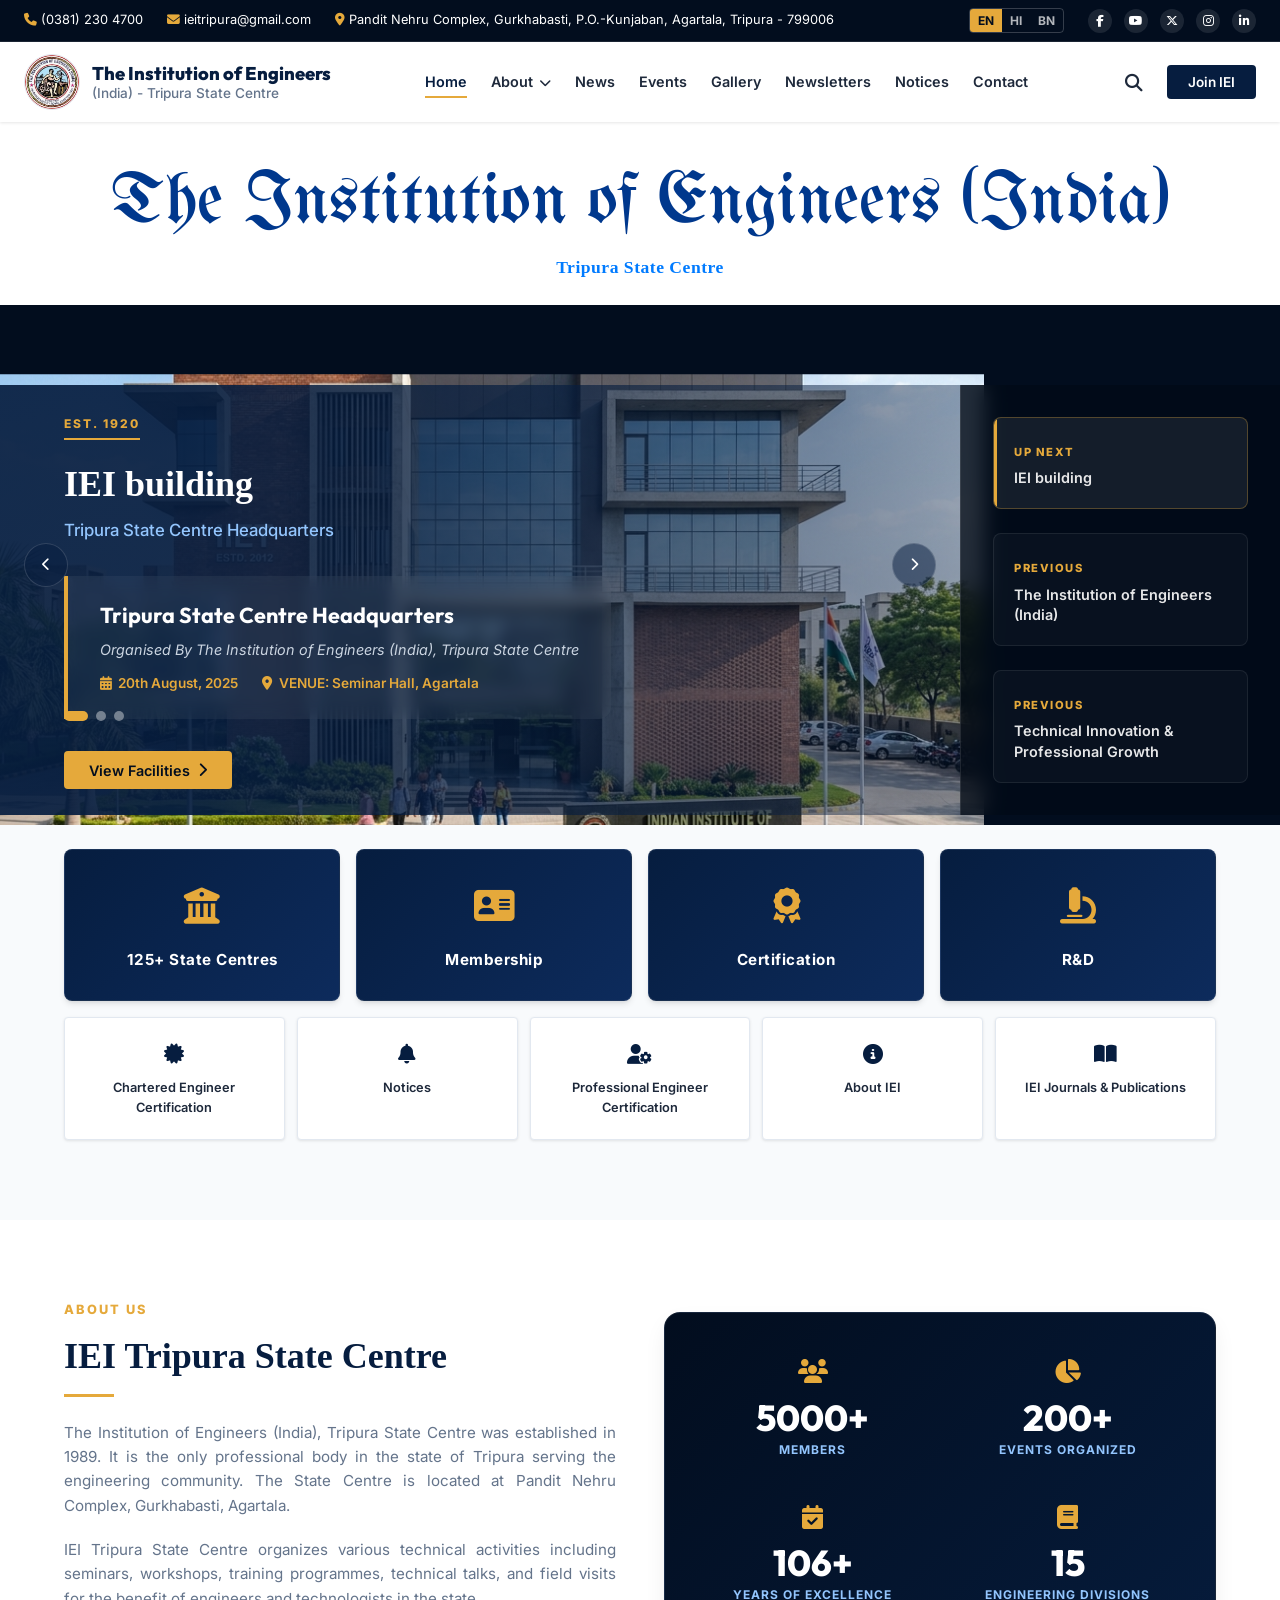
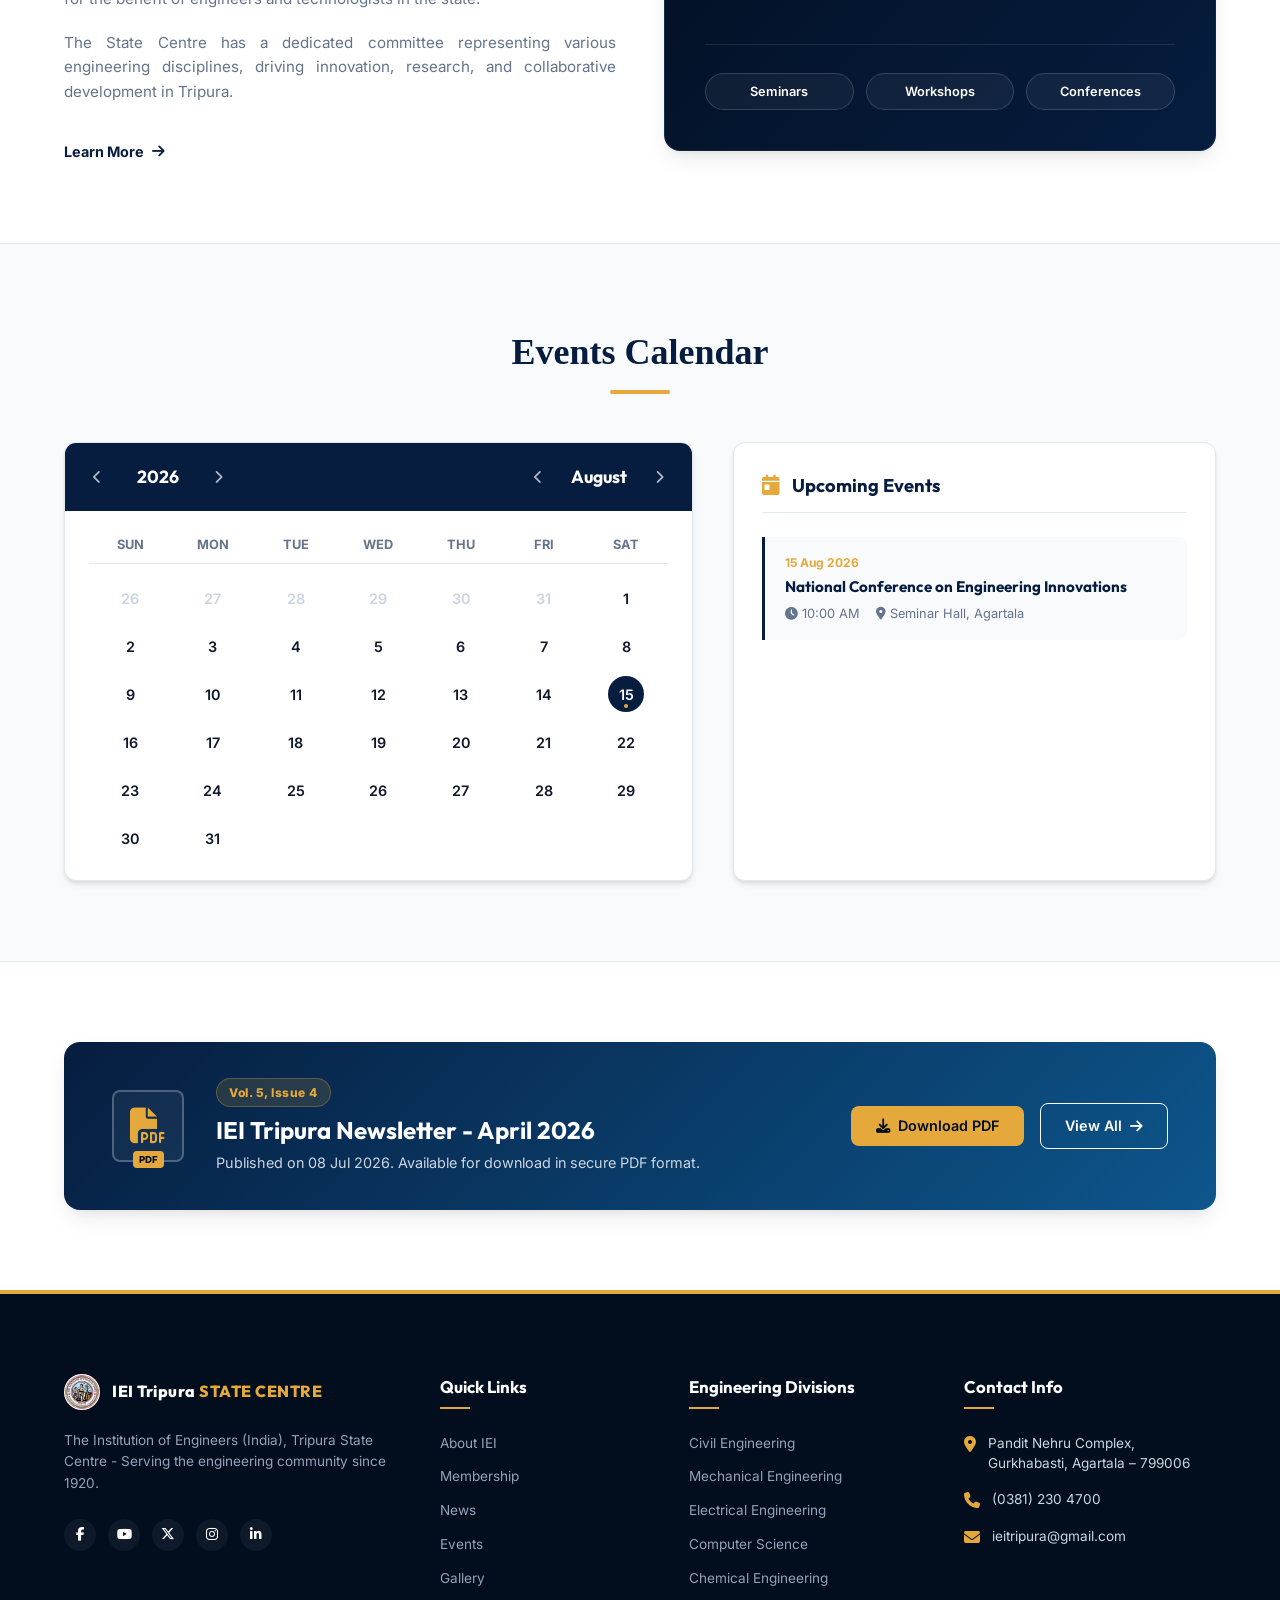
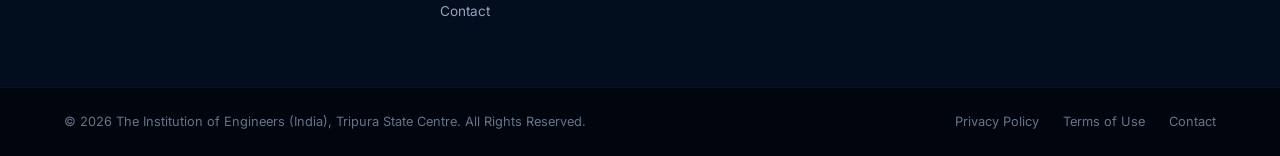
==== commit 8c639c7c: "m" ====
--- a/index.html
+++ b/index.html
@@ -9,7 +9,7 @@
   <!-- Google Fonts: Inter for UI/Body, Outfit for Headings, Playfair Display for branding -->
   <link rel="preconnect" href="https://fonts.googleapis.com">
   <link rel="preconnect" href="https://fonts.gstatic.com" crossorigin>
-  <link href="https://fonts.googleapis.com/css2?family=Inter:wght@300;400;500;600;700&family=Outfit:wght@400;500;600;700;800&family=Playfair+Display:ital,wght@0,600;0,700;0,800;1,600&display=swap" rel="stylesheet">
+  <link href="https://fonts.googleapis.com/css2?family=Inter:wght@300;400;500;600;700&family=Outfit:wght@400;500;600;700;800&family=UnifrakturMaguntia&family=Pirata+One&display=swap" rel="stylesheet">
   
   <!-- Font Awesome 6.4.0 CDN for modern icons -->
   <link rel="stylesheet" href="https://cdnjs.cloudflare.com/ajax/libs/font-awesome/6.4.0/css/all.min.css">
@@ -50,17 +50,7 @@
       <!-- Left side: Brand Logo -->
       <div class="header-left">
         <div class="logo-wrapper">
-          <svg class="iei-logo-svg" viewBox="0 0 100 100" width="56" height="56" xmlns="http://www.w3.org/2000/svg">
-            <circle cx="50" cy="50" r="42" stroke="var(--primary)" stroke-width="4" fill="none"/>
-            <circle cx="50" cy="50" r="32" stroke="var(--accent)" stroke-width="2" fill="none"/>
-            <!-- Stylized cog teeth -->
-            <path d="M 50,4 L 50,10 M 50,90 L 50,96 M 4,50 L 10,50 M 90,50 L 96,50 M 17,17 L 22,22 M 83,83 L 88,88 M 17,83 L 22,78 M 83,17 L 88,22" stroke="var(--primary)" stroke-width="4" stroke-linecap="round"/>
-            <path d="M 50,14 A 36,36 0 0,1 86,50 A 36,36 0 0,1 50,86 A 36,36 0 0,1 14,50 A 36,36 0 0,1 50,14" stroke="var(--primary)" stroke-width="1.5" stroke-dasharray="4,4" fill="none"/>
-            <!-- Stylized center flame/shield -->
-            <path d="M 50,30 C 42,42 42,54 50,70 C 58,54 58,42 50,30 Z" fill="var(--accent)"/>
-            <circle cx="50" cy="42" r="3" fill="var(--white)"/>
-            <path d="M 45,52 H 55 M 43,58 H 57" stroke="var(--white)" stroke-width="2"/>
-          </svg>
+          <img src="assets/logo.jpg" alt="IEI Logo" class="iei-logo-img">
           <div class="brand-text">
             <h1 class="brand-title">The Institution of Engineers</h1>
             <h2 class="brand-subtitle">(India) - Tripura State Centre</h2>
@@ -400,12 +390,7 @@
       <!-- Col 1: Bio -->
       <div class="footer-column footer-bio-col">
         <div class="footer-logo-row">
-          <svg class="iei-logo-svg" viewBox="0 0 100 100" width="36" height="36" xmlns="http://www.w3.org/2000/svg">
-            <circle cx="50" cy="50" r="42" stroke="var(--accent)" stroke-width="4" fill="none"/>
-            <circle cx="50" cy="50" r="32" stroke="var(--white)" stroke-width="2" fill="none"/>
-            <path d="M 50,4 L 50,10 M 50,90 L 50,96 M 4,50 L 10,50 M 90,50 L 96,50 M 17,17 L 22,22 M 83,83 L 88,88 M 17,83 L 22,78 M 83,17 L 88,22" stroke="var(--accent)" stroke-width="4" stroke-linecap="round"/>
-            <path d="M 50,30 C 42,42 42,54 50,70 C 58,54 58,42 50,30 Z" fill="var(--white)"/>
-          </svg>
+          <img src="assets/logo.jpg" alt="IEI Logo" class="iei-logo-img">
           <span class="footer-brand-title">IEI Tripura <span class="accent-text">STATE CENTRE</span></span>
         </div>
         <p class="footer-bio-text">
--- a/index.css
+++ b/index.css
@@ -252,8 +252,23 @@
   gap: 0.75rem;
 }
 
-.iei-logo-svg {
+.iei-logo-svg, .iei-logo-img {
   flex-shrink: 0;
+}
+
+.iei-logo-img {
+  width: 56px;
+  height: 56px;
+  object-fit: contain;
+  border-radius: 50%;
+  border: 1.5px solid var(--border);
+  background-color: var(--white);
+}
+
+.footer-logo-row .iei-logo-img {
+  width: 36px;
+  height: 36px;
+  border: 1px solid rgba(255, 255, 255, 0.2);
 }
 
 .brand-text {
@@ -396,8 +411,7 @@
 /* Large Serif Branding Banner */
 .branding-banner-section {
   background-color: var(--white);
-  border-bottom: 1px solid var(--border);
-  padding: 1.75rem 0;
+  padding: 2.5rem 0 1.5rem 0;
   text-align: center;
 }
 
@@ -408,22 +422,24 @@
 }
 
 .banner-title-large {
-  font-family: var(--font-title);
-  font-size: 2.75rem;
+  font-family: "Old English Text MT", "Cloister Black", "UnifrakturMaguntia", "Pirata One", Georgia, serif;
+  font-size: clamp(2.2rem, 6vw, 4.5rem);
+  font-weight: 400; /* Old English/gothic fonts should not use bold weight as it distorts their strokes */
+  color: #00388d;   /* The classic deep royal blue from the screenshot */
+  letter-spacing: 0px;
+  line-height: 1.15;
+  text-align: center;
+}
+
+.banner-subtitle-large {
+  font-family: Georgia, "Times New Roman", serif;
+  font-size: clamp(0.95rem, 2vw, 1.1rem);
   font-weight: 700;
-  color: var(--primary);
+  color: #007bff;   /* Bright blue subtitle from the screenshot */
   letter-spacing: 0.5px;
-  line-height: 1.2;
-}
-
-.banner-subtitle-large {
-  font-family: var(--font-sans);
-  font-size: 1.2rem;
-  font-weight: 600;
-  color: #1e3a8a;
-  letter-spacing: 2px;
-  text-transform: uppercase;
-  margin-top: 0.4rem;
+  text-transform: none; /* Matches CamelCase from the screenshot */
+  margin-top: 0.5rem;
+  text-align: center;
 }
 
 /* Hero Slider Section */
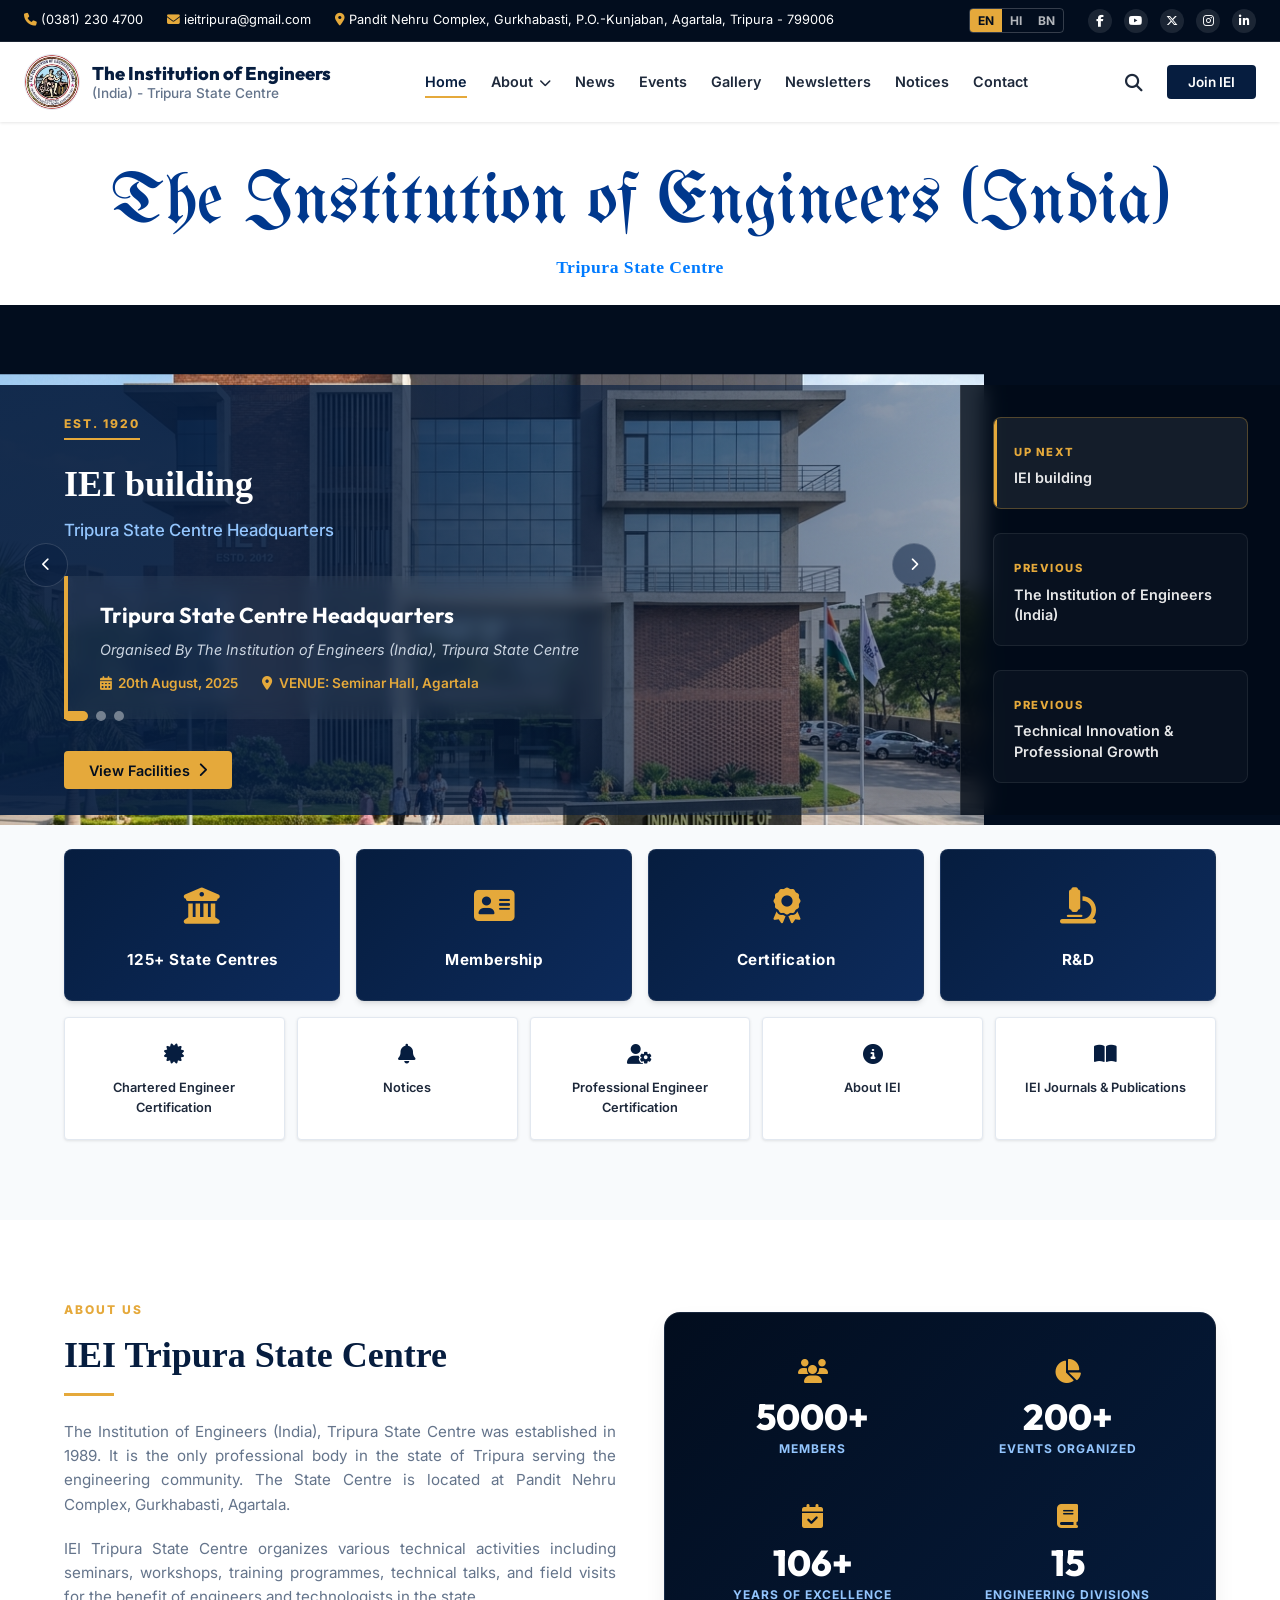
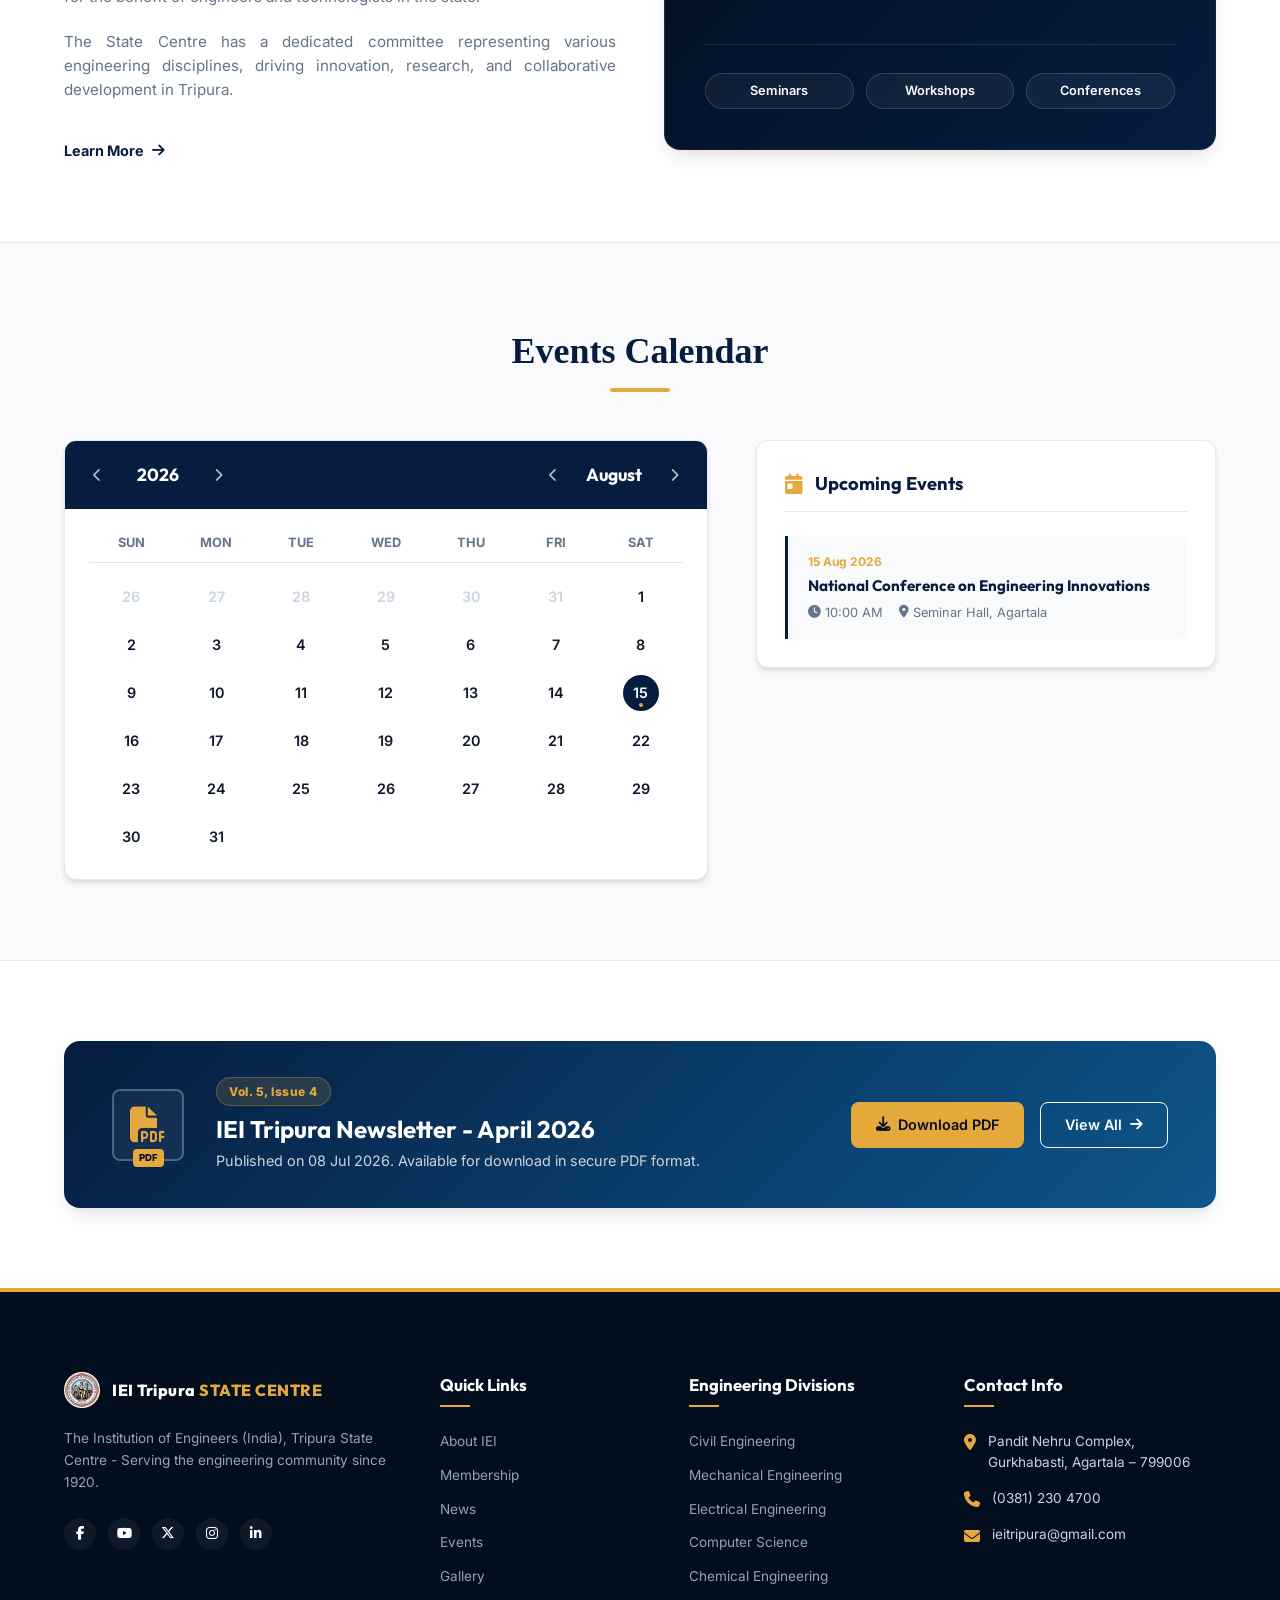
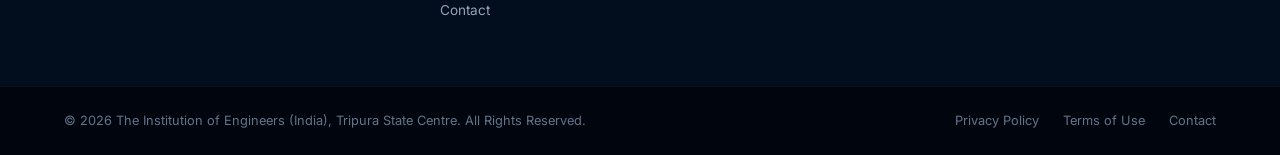
==== commit cbcd8ec3: "m" ====
--- a/index.html
+++ b/index.html
@@ -61,22 +61,22 @@
       <!-- Center: Navigation Menu -->
       <nav class="header-center">
         <ul class="nav-menu">
-          <li><a href="#" class="nav-link active">Home</a></li>
+          <li><a href="index.html" class="nav-link active">Home</a></li>
           <li class="dropdown">
-            <a href="#" class="nav-link">About <i class="fa-solid fa-chevron-down"></i></a>
+            <a href="about.html" class="nav-link">About <i class="fa-solid fa-chevron-down"></i></a>
             <ul class="dropdown-menu">
-              <li><a href="#">About IEI</a></li>
-              <li><a href="#">Tripura State Centre</a></li>
-              <li><a href="#">Committee Members</a></li>
-              <li><a href="#">Past Chairmen & Secretaries</a></li>
+              <li><a href="about.html">About IEI</a></li>
+              <li><a href="about.html">Tripura State Centre</a></li>
+              <li><a href="about.html#committee">Committee Members</a></li>
+              <li><a href="about.html">Past Chairmen & Secretaries</a></li>
             </ul>
           </li>
-          <li><a href="#" class="nav-link">News</a></li>
-          <li><a href="#" class="nav-link">Events</a></li>
-          <li><a href="#" class="nav-link">Gallery</a></li>
-          <li><a href="#" class="nav-link">Newsletters</a></li>
-          <li><a href="#" class="nav-link">Notices</a></li>
-          <li><a href="#" class="nav-link">Contact</a></li>
+          <li><a href="news.html" class="nav-link">News</a></li>
+          <li><a href="events.html" class="nav-link">Events</a></li>
+          <li><a href="gallery.html" class="nav-link">Gallery</a></li>
+          <li><a href="news.html" class="nav-link">Newsletters</a></li>
+          <li><a href="news.html" class="nav-link">Notices</a></li>
+          <li><a href="#footer" class="nav-link">Contact</a></li>
         </ul>
       </nav>
 
@@ -373,10 +373,10 @@
 
         <!-- Action buttons -->
         <div class="newsletter-action-wrapper">
-          <button class="btn btn-gold btn-download" id="downloadNewsletterBtn">
+          <a href="assets/IEI-TSC-Newsletter__April-2021.pdf" download="IEI_Tripura_Newsletter_April_2026.pdf" class="btn btn-gold btn-download" id="downloadNewsletterBtn" style="text-decoration:none;">
             <i class="fa-solid fa-download"></i> <span>Download PDF</span>
-          </button>
-          <a href="#" class="btn btn-outline-white btn-view-all">
+          </a>
+          <a href="news.html" class="btn btn-outline-white btn-view-all">
             <span>View All</span> <i class="fa-solid fa-arrow-right"></i>
           </a>
         </div>
@@ -385,7 +385,7 @@
   </section>
 
   <!-- Footer -->
-  <footer class="main-footer">
+  <footer class="main-footer" id="footer">
     <div class="container footer-grid-container">
       <!-- Col 1: Bio -->
       <div class="footer-column footer-bio-col">
@@ -409,12 +409,12 @@
       <div class="footer-column">
         <h4 class="footer-col-title">Quick Links</h4>
         <ul class="footer-links-list">
-          <li><a href="#">About IEI</a></li>
-          <li><a href="#">Membership</a></li>
-          <li><a href="#">News</a></li>
-          <li><a href="#">Events</a></li>
-          <li><a href="#">Gallery</a></li>
-          <li><a href="#">Contact</a></li>
+          <li><a href="about.html">About IEI</a></li>
+          <li><a href="about.html#committee">Membership</a></li>
+          <li><a href="news.html">News</a></li>
+          <li><a href="events.html">Events</a></li>
+          <li><a href="gallery.html">Gallery</a></li>
+          <li><a href="#footer">Contact</a></li>
         </ul>
       </div>
 
--- a/index.css
+++ b/index.css
@@ -1979,3 +1979,506 @@
     grid-template-columns: repeat(2, 1fr);
   }
 }
+
+/* ==========================================================================
+   SUB-PAGE WORKSPACE STYLING (About, News, Events, Gallery)
+   ========================================================================== */
+
+/* Sub-page Banner */
+.page-title-banner {
+  background: linear-gradient(135deg, #020d1e 0%, #061d3f 100%);
+  padding: 3rem 0;
+  border-bottom: 4px solid var(--accent);
+  color: var(--white);
+  text-align: left;
+}
+
+.page-banner-title {
+  font-family: var(--font-heading);
+  font-size: 2.25rem;
+  font-weight: 800;
+  color: var(--white);
+  margin-bottom: 0.5rem;
+  letter-spacing: -0.5px;
+}
+
+.page-banner-breadcrumbs {
+  font-size: 0.85rem;
+  color: #94a3b8;
+  font-weight: 500;
+}
+
+.page-banner-breadcrumbs a {
+  color: var(--accent);
+  text-decoration: none;
+  transition: var(--transition);
+}
+
+.page-banner-breadcrumbs a:hover {
+  color: var(--white);
+}
+
+.sub-page-content {
+  padding: 5rem 0;
+  background-color: #f8fafc;
+}
+
+/* 1. About Page Layout */
+.about-grid-layout {
+  display: grid;
+  grid-template-columns: 1.4fr 1fr;
+  gap: 4rem;
+  align-items: start;
+}
+
+.sub-heading-gold {
+  color: var(--accent);
+  font-size: 0.75rem;
+  font-weight: 800;
+  letter-spacing: 2px;
+  display: block;
+  margin-bottom: 0.5rem;
+}
+
+.about-section-heading {
+  font-family: var(--font-heading);
+  font-size: 1.85rem;
+  font-weight: 700;
+  color: var(--primary);
+  line-height: 1.2;
+}
+
+.about-details-panel p {
+  color: #475569;
+  line-height: 1.65;
+  font-size: 0.95rem;
+}
+
+.vision-mission-column {
+  display: flex;
+  flex-direction: column;
+  gap: 1.5rem;
+}
+
+.vm-block-card {
+  background-color: var(--white);
+  border: 1px solid rgba(0, 0, 0, 0.05);
+  border-radius: var(--radius-lg);
+  padding: 2rem;
+  box-shadow: 0 4px 6px -1px rgba(0, 0, 0, 0.03), 0 2px 4px -1px rgba(0, 0, 0, 0.02);
+  transition: var(--transition);
+}
+
+.vm-block-card:hover {
+  transform: translateY(-3px);
+  box-shadow: 0 10px 15px -3px rgba(0, 0, 0, 0.05);
+  border-color: rgba(229, 169, 59, 0.2);
+}
+
+.vm-icon-row {
+  display: flex;
+  align-items: center;
+  gap: 0.75rem;
+  font-family: var(--font-heading);
+  font-weight: 700;
+  font-size: 1.1rem;
+  color: var(--primary);
+  margin-bottom: 1rem;
+}
+
+.vm-icon-row i {
+  color: var(--accent);
+  font-size: 1.25rem;
+}
+
+.vm-block-card p {
+  color: #64748b;
+  font-size: 0.88rem;
+  line-height: 1.6;
+}
+
+/* Committee Registry Grid Table */
+.committee-registry-section {
+  padding: 5rem 0;
+  background-color: var(--white);
+  border-top: 1px solid #e2e8f0;
+}
+
+.registry-table-wrapper {
+  background-color: var(--white);
+  border-radius: var(--radius-lg);
+  border: 1px solid #e2e8f0;
+  box-shadow: 0 4px 6px -1px rgba(0, 0, 0, 0.03);
+  overflow-x: auto;
+  margin-top: 3rem;
+}
+
+.registry-table {
+  width: 100%;
+  border-collapse: collapse;
+  text-align: left;
+}
+
+.registry-table th {
+  background-color: #f8fafc;
+  padding: 1rem 1.5rem;
+  font-family: var(--font-heading);
+  font-size: 0.8rem;
+  font-weight: 700;
+  text-transform: uppercase;
+  color: #475569;
+  letter-spacing: 0.5px;
+  border-bottom: 2px solid #e2e8f0;
+}
+
+.registry-table td {
+  padding: 1.15rem 1.5rem;
+  font-size: 0.9rem;
+  color: #334155;
+  border-bottom: 1px solid #f1f5f9;
+}
+
+.registry-table tbody tr:hover {
+  background-color: #f8fafc;
+}
+
+/* 2. News Page Layout */
+.news-page-grid-layout {
+  display: grid;
+  grid-template-columns: 1.6fr 1fr;
+  gap: 3rem;
+  align-items: start;
+}
+
+.news-cards-container {
+  display: flex;
+  flex-direction: column;
+  gap: 1.5rem;
+  margin-top: 2rem;
+}
+
+.news-page-card {
+  background-color: var(--white);
+  border: 1px solid #e2e8f0;
+  border-radius: var(--radius-lg);
+  padding: 2rem;
+  box-shadow: 0 4px 6px -1px rgba(0,0,0,0.02);
+  transition: var(--transition);
+}
+
+.news-page-card:hover {
+  transform: translateY(-2px);
+  box-shadow: 0 10px 15px -3px rgba(0,0,0,0.05);
+  border-color: rgba(6, 29, 63, 0.1);
+}
+
+.news-page-card-header {
+  display: flex;
+  justify-content: space-between;
+  align-items: center;
+  margin-bottom: 1rem;
+}
+
+.news-page-category {
+  font-size: 0.72rem;
+  font-weight: 700;
+  text-transform: uppercase;
+  padding: 0.25rem 0.65rem;
+  border-radius: 50px;
+  letter-spacing: 0.5px;
+}
+
+.news-page-category.news { background-color: rgba(6, 29, 63, 0.08); color: var(--primary); }
+.news-page-category.workshop { background-color: rgba(0, 123, 255, 0.08); color: #007bff; }
+.news-page-category.seminar { background-color: rgba(229, 169, 59, 0.08); color: #c48b26; }
+.news-page-category.webinar { background-color: rgba(20, 184, 166, 0.08); color: #0d9488; }
+.news-page-category.event { background-color: rgba(16, 185, 129, 0.08); color: #059669; }
+
+.news-page-date {
+  font-size: 0.78rem;
+  color: #64748b;
+  font-weight: 500;
+}
+
+.news-page-title {
+  font-family: var(--font-heading);
+  font-size: 1.2rem;
+  font-weight: 700;
+  color: var(--primary-dark);
+  margin-bottom: 0.75rem;
+  line-height: 1.35;
+}
+
+.news-page-desc {
+  font-size: 0.88rem;
+  color: #475569;
+  line-height: 1.6;
+  margin-bottom: 1.25rem;
+}
+
+.news-pdf-link {
+  display: inline-flex;
+  align-items: center;
+  gap: 0.4rem;
+  color: #dc2626;
+  font-size: 0.82rem;
+  font-weight: 700;
+  text-decoration: none;
+  background-color: rgba(220, 38, 38, 0.05);
+  padding: 0.4rem 0.8rem;
+  border-radius: var(--radius-sm);
+  transition: var(--transition);
+}
+
+.news-pdf-link:hover {
+  background-color: rgba(220, 38, 38, 0.1);
+}
+
+/* Newsletters Archive Panel */
+.archive-card {
+  background-color: var(--white);
+  border: 1px solid #e2e8f0;
+  border-radius: var(--radius-lg);
+  padding: 2rem;
+  box-shadow: 0 4px 6px -1px rgba(0,0,0,0.02);
+}
+
+.archive-card-title {
+  font-family: var(--font-heading);
+  font-size: 1.25rem;
+  font-weight: 700;
+  color: var(--primary);
+  margin-bottom: 0.5rem;
+  display: flex;
+  align-items: center;
+  gap: 0.5rem;
+}
+
+.archive-card-title i {
+  color: #dc2626;
+}
+
+.newsletters-archive-list {
+  display: flex;
+  flex-direction: column;
+  gap: 0.85rem;
+}
+
+.newsletter-archive-item {
+  border: 1px solid #e2e8f0;
+  border-radius: var(--radius-md);
+  padding: 1rem;
+  display: flex;
+  justify-content: space-between;
+  align-items: center;
+  transition: var(--transition);
+}
+
+.newsletter-archive-item:hover {
+  background-color: #f8fafc;
+  border-color: rgba(229, 169, 59, 0.2);
+}
+
+.nl-archive-left {
+  display: flex;
+  flex-direction: column;
+  gap: 0.25rem;
+}
+
+.nl-archive-issue {
+  font-size: 0.7rem;
+  font-weight: 800;
+  color: var(--accent);
+  text-transform: uppercase;
+}
+
+.nl-archive-title {
+  font-size: 0.88rem;
+  font-weight: 700;
+  color: var(--primary-dark);
+}
+
+.nl-archive-date {
+  font-size: 0.75rem;
+  color: #64748b;
+}
+
+.btn-download-archive {
+  width: 36px;
+  height: 36px;
+  border-radius: 50%;
+  background-color: #f1f5f9;
+  border: none;
+  color: var(--primary);
+  cursor: pointer;
+  display: flex;
+  align-items: center;
+  justify-content: center;
+  font-size: 0.95rem;
+  transition: var(--transition);
+}
+
+.btn-download-archive:hover {
+  background-color: var(--primary);
+  color: var(--white);
+}
+
+/* 3. Events Page Calendar Grid */
+.calendar-layout-grid {
+  display: grid;
+  grid-template-columns: 1.4fr 1fr;
+  gap: 3rem;
+  align-items: start;
+}
+
+/* 4. Gallery Page Layout */
+.gallery-grid {
+  display: grid;
+  grid-template-columns: repeat(4, 1fr);
+  gap: 1.5rem;
+}
+
+.gallery-grid-item {
+  position: relative;
+  border-radius: var(--radius-lg);
+  overflow: hidden;
+  aspect-ratio: 4/3;
+  cursor: pointer;
+  box-shadow: 0 4px 6px -1px rgba(0,0,0,0.05);
+  background-color: #e2e8f0;
+}
+
+.gallery-grid-item img {
+  width: 100%;
+  height: 100%;
+  object-fit: cover;
+  display: block;
+  transition: transform 0.4s ease;
+}
+
+.gallery-grid-overlay {
+  position: absolute;
+  top: 0; left: 0; right: 0; bottom: 0;
+  background: linear-gradient(to top, rgba(2, 13, 30, 0.95) 0%, rgba(2, 13, 30, 0.4) 60%, rgba(2, 13, 30, 0.1) 100%);
+  display: flex;
+  flex-direction: column;
+  justify-content: flex-end;
+  padding: 1.25rem;
+  opacity: 0;
+  transition: opacity 0.3s ease;
+}
+
+.gallery-grid-item:hover img {
+  transform: scale(1.08);
+}
+
+.gallery-grid-item:hover .gallery-grid-overlay {
+  opacity: 1;
+}
+
+.gallery-grid-category {
+  font-size: 0.7rem;
+  font-weight: 700;
+  color: var(--accent);
+  text-transform: uppercase;
+  letter-spacing: 1px;
+  margin-bottom: 0.25rem;
+}
+
+.gallery-grid-title {
+  font-family: var(--font-heading);
+  font-size: 0.95rem;
+  font-weight: 600;
+  color: var(--white);
+  line-height: 1.3;
+}
+
+/* 5. Lightbox Modal Component */
+.lightbox-overlay {
+  position: fixed;
+  top: 0; left: 0; right: 0; bottom: 0;
+  background-color: rgba(2, 13, 30, 0.9);
+  backdrop-filter: blur(8px);
+  z-index: 10000;
+  display: flex;
+  align-items: center;
+  justify-content: center;
+  opacity: 0;
+  pointer-events: none;
+  transition: opacity 0.3s ease;
+}
+
+.lightbox-overlay.active {
+  opacity: 1;
+  pointer-events: auto;
+}
+
+.lightbox-close {
+  position: absolute;
+  top: 2rem;
+  right: 2rem;
+  font-size: 3rem;
+  color: #cbd5e1;
+  cursor: pointer;
+  transition: var(--transition);
+  font-weight: 300;
+}
+
+.lightbox-close:hover {
+  color: var(--white);
+}
+
+.lightbox-card {
+  max-width: 85%;
+  max-height: 80vh;
+  display: flex;
+  flex-direction: column;
+  align-items: center;
+  transform: scale(0.95);
+  transition: transform 0.3s ease;
+}
+
+.lightbox-overlay.active .lightbox-card {
+  transform: scale(1);
+}
+
+.lightbox-img {
+  max-width: 100%;
+  max-height: 72vh;
+  border-radius: var(--radius-md);
+  box-shadow: 0 25px 50px -12px rgba(0, 0, 0, 0.5);
+  object-fit: contain;
+}
+
+.lightbox-caption {
+  font-family: var(--font-heading);
+  font-size: 1.15rem;
+  color: var(--white);
+  margin-top: 1.5rem;
+  text-align: center;
+  font-weight: 500;
+}
+
+/* Sub-page Responsive Overrides */
+@media (max-width: 1024px) {
+  .about-grid-layout, .news-page-grid-layout, .calendar-layout-grid {
+    grid-template-columns: 1fr;
+    gap: 3rem;
+  }
+  .gallery-grid {
+    grid-template-columns: repeat(3, 1fr);
+  }
+}
+
+@media (max-width: 768px) {
+  .gallery-grid {
+    grid-template-columns: repeat(2, 1fr);
+  }
+}
+
+@media (max-width: 480px) {
+  .gallery-grid {
+    grid-template-columns: 1fr;
+  }
+}
+
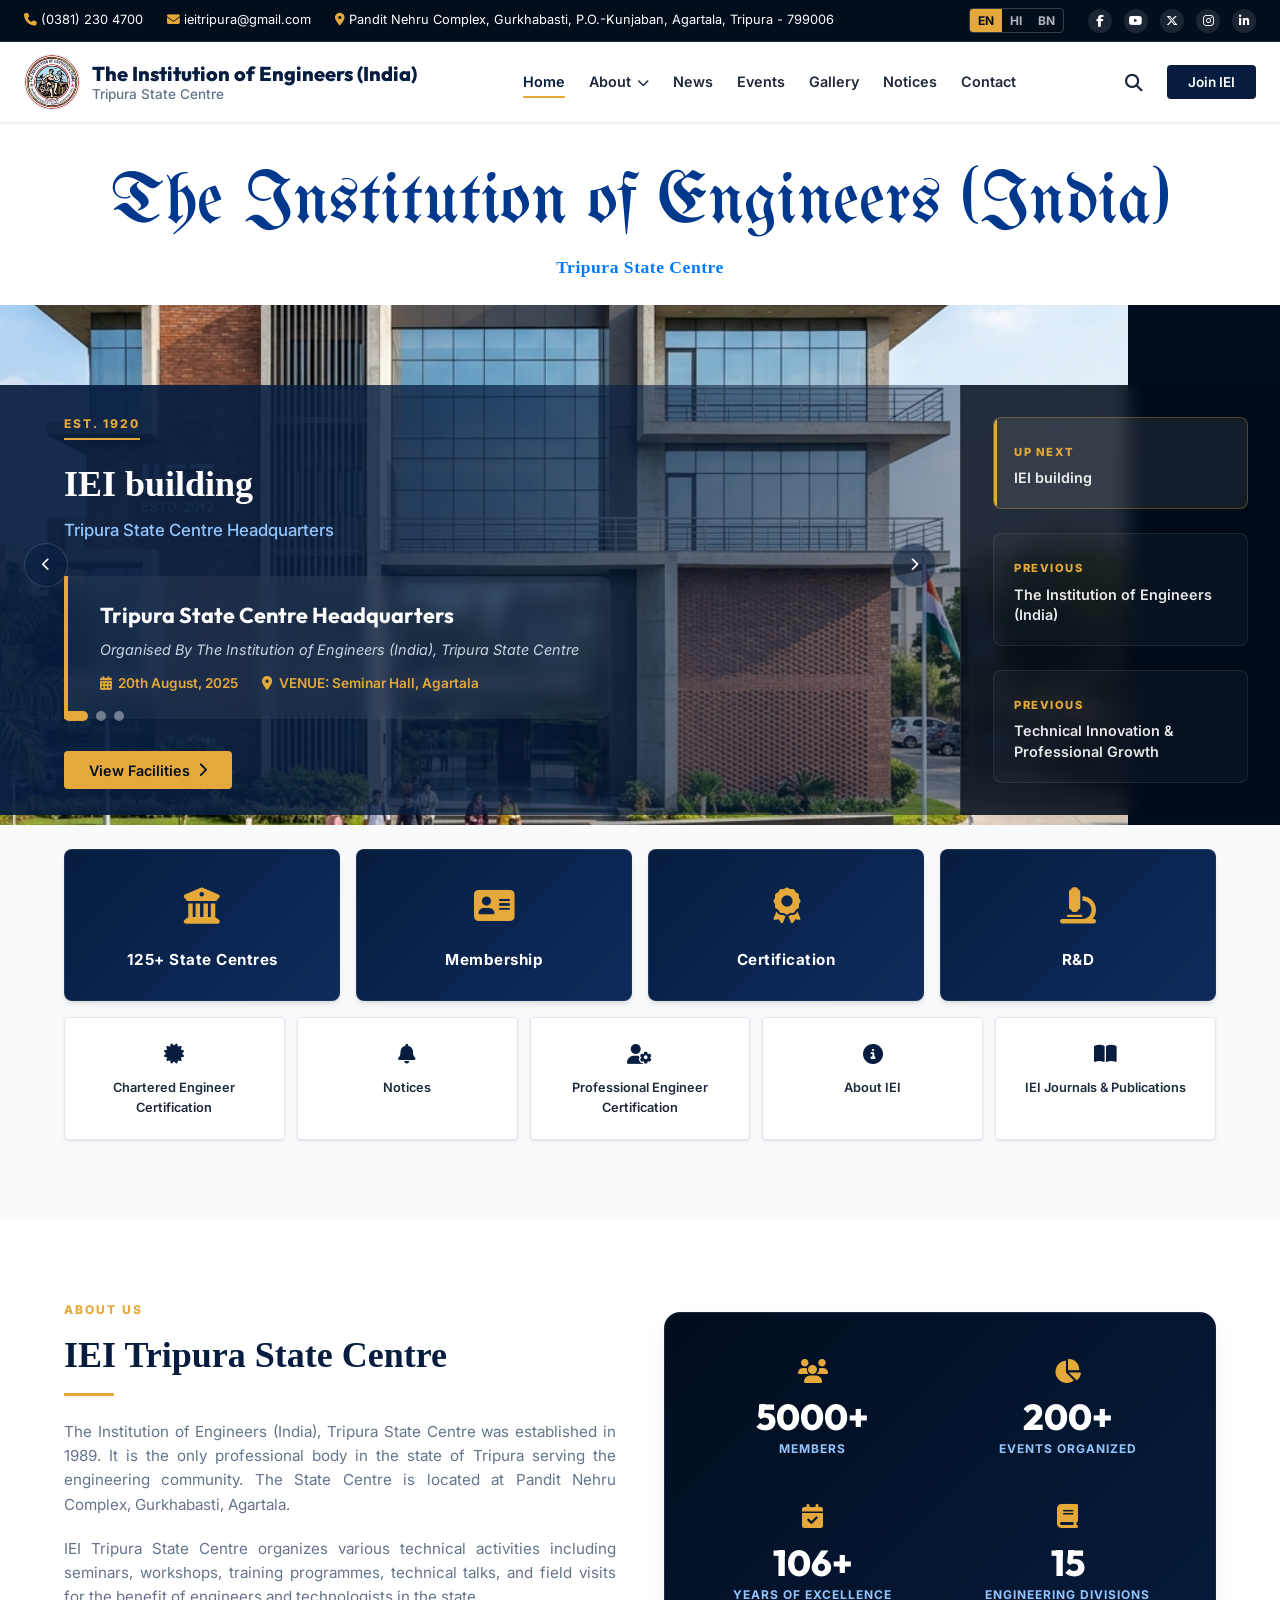
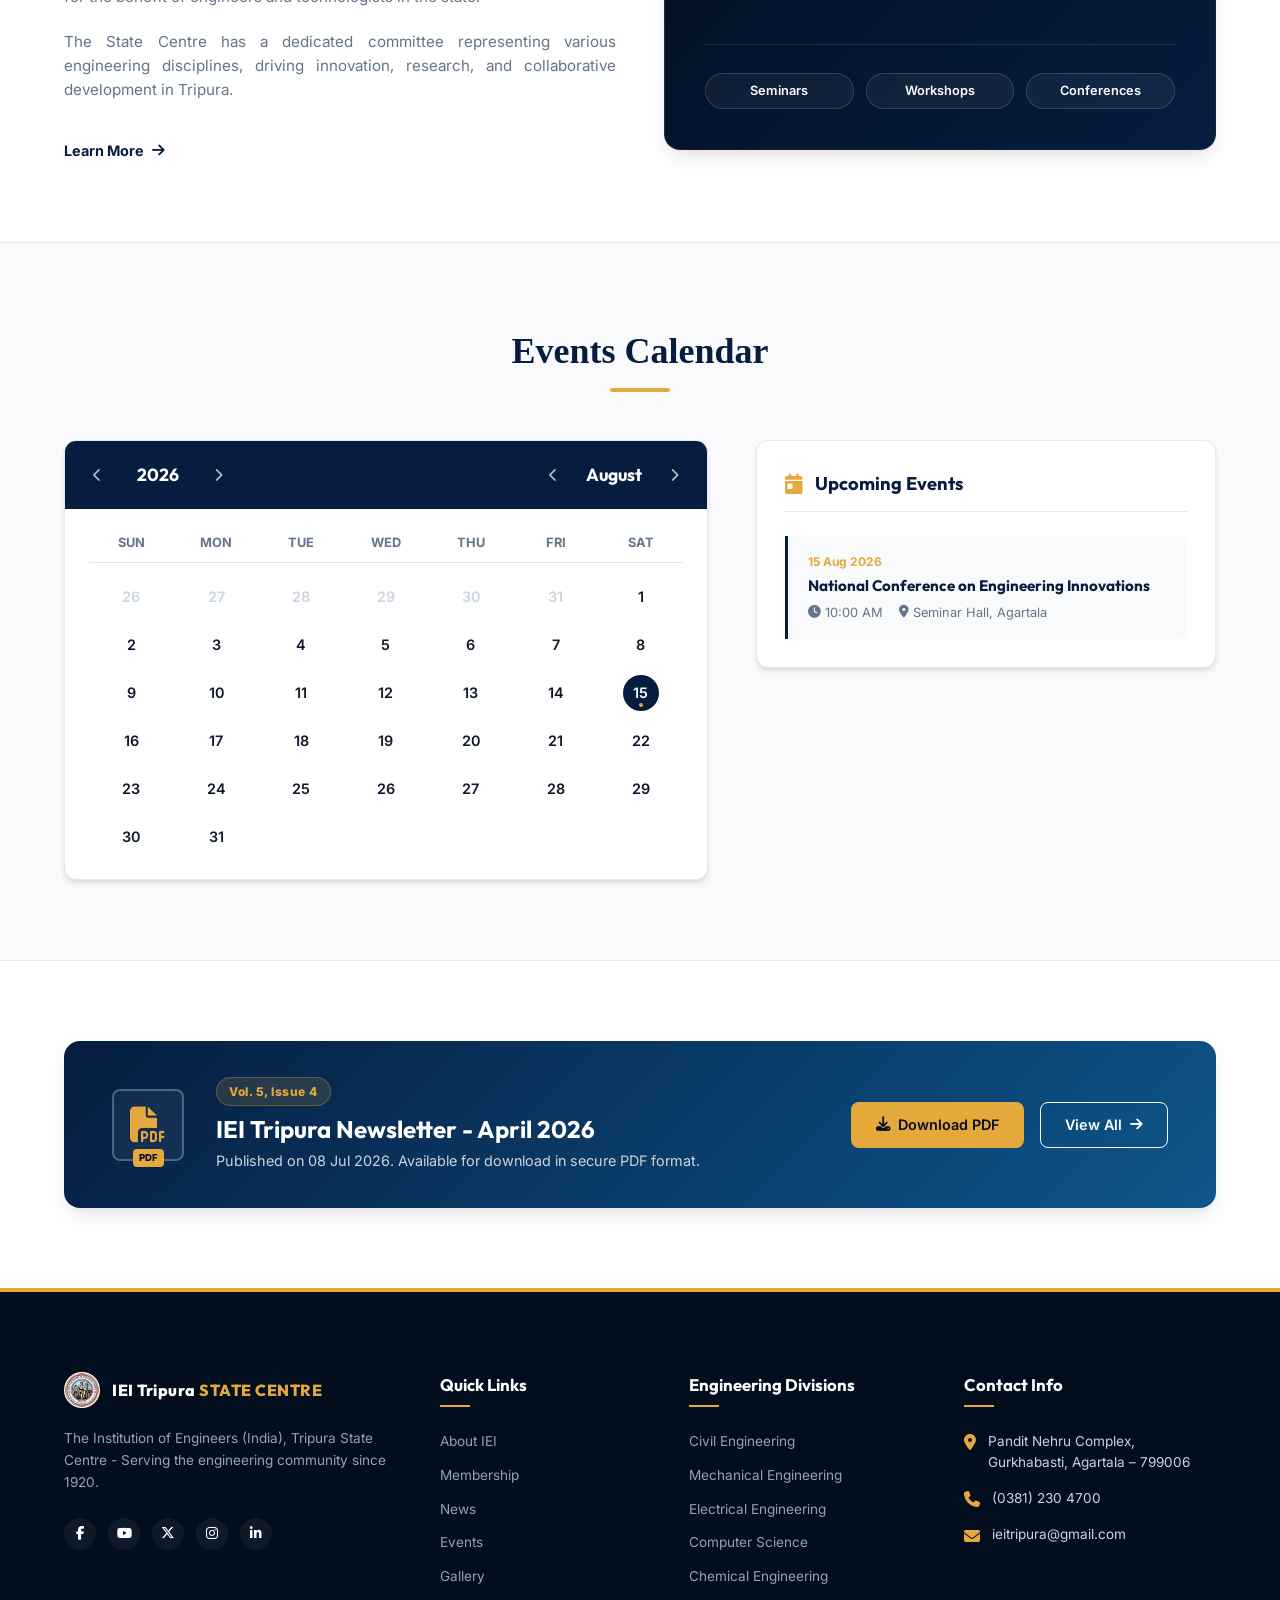
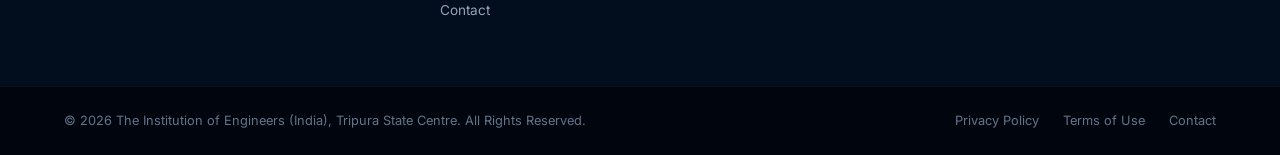
==== commit ca6f363b: "m" ====
--- a/index.html
+++ b/index.html
@@ -52,8 +52,8 @@
         <div class="logo-wrapper">
           <img src="assets/logo.jpg" alt="IEI Logo" class="iei-logo-img">
           <div class="brand-text">
-            <h1 class="brand-title">The Institution of Engineers</h1>
-            <h2 class="brand-subtitle">(India) - Tripura State Centre</h2>
+            <h1 class="brand-title">The Institution of Engineers (India)</h1>
+            <h2 class="brand-subtitle">Tripura State Centre</h2>
           </div>
         </div>
       </div>
@@ -74,7 +74,6 @@
           <li><a href="news.html" class="nav-link">News</a></li>
           <li><a href="events.html" class="nav-link">Events</a></li>
           <li><a href="gallery.html" class="nav-link">Gallery</a></li>
-          <li><a href="news.html" class="nav-link">Newsletters</a></li>
           <li><a href="news.html" class="nav-link">Notices</a></li>
           <li><a href="#footer" class="nav-link">Contact</a></li>
         </ul>
--- a/index.css
+++ b/index.css
@@ -278,10 +278,10 @@
 
 .brand-title {
   font-family: var(--font-heading);
-  font-size: 1.15rem;
   font-weight: 800;
   color: var(--primary);
-  line-height: 1.2;
+  line-height: 1.25;
+  font-size: 1.25rem; /* Slightly larger size as requested */
 }
 
 .brand-subtitle {
@@ -2482,3 +2482,12 @@
   }
 }
 
+/* Custom building slide adjustment to hide the top black cut */
+.slide-background[style*="iei_building"] {
+  transform: translateY(-9%) scale(1.3) !important;
+}
+.slide.active .slide-background[style*="iei_building"] {
+  transform: translateY(-9%) scale(1.35) !important;
+}
+
+
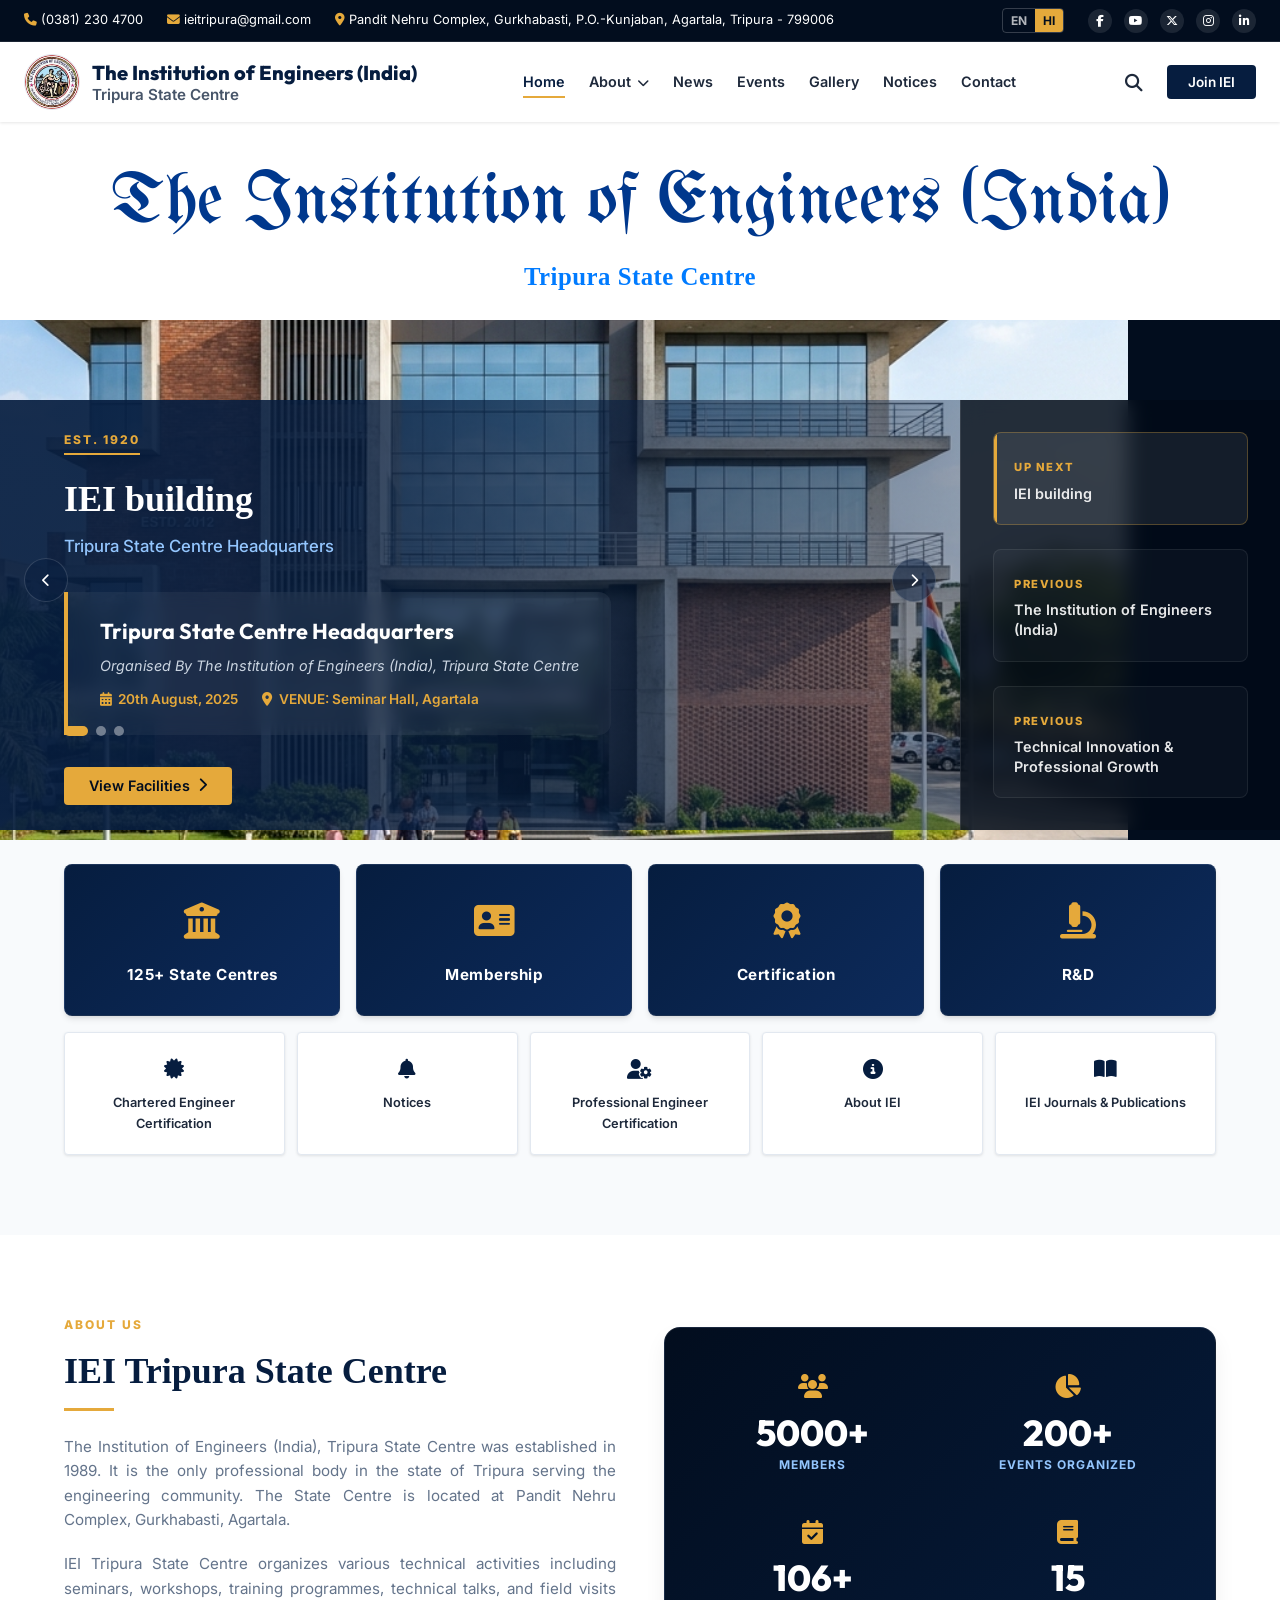
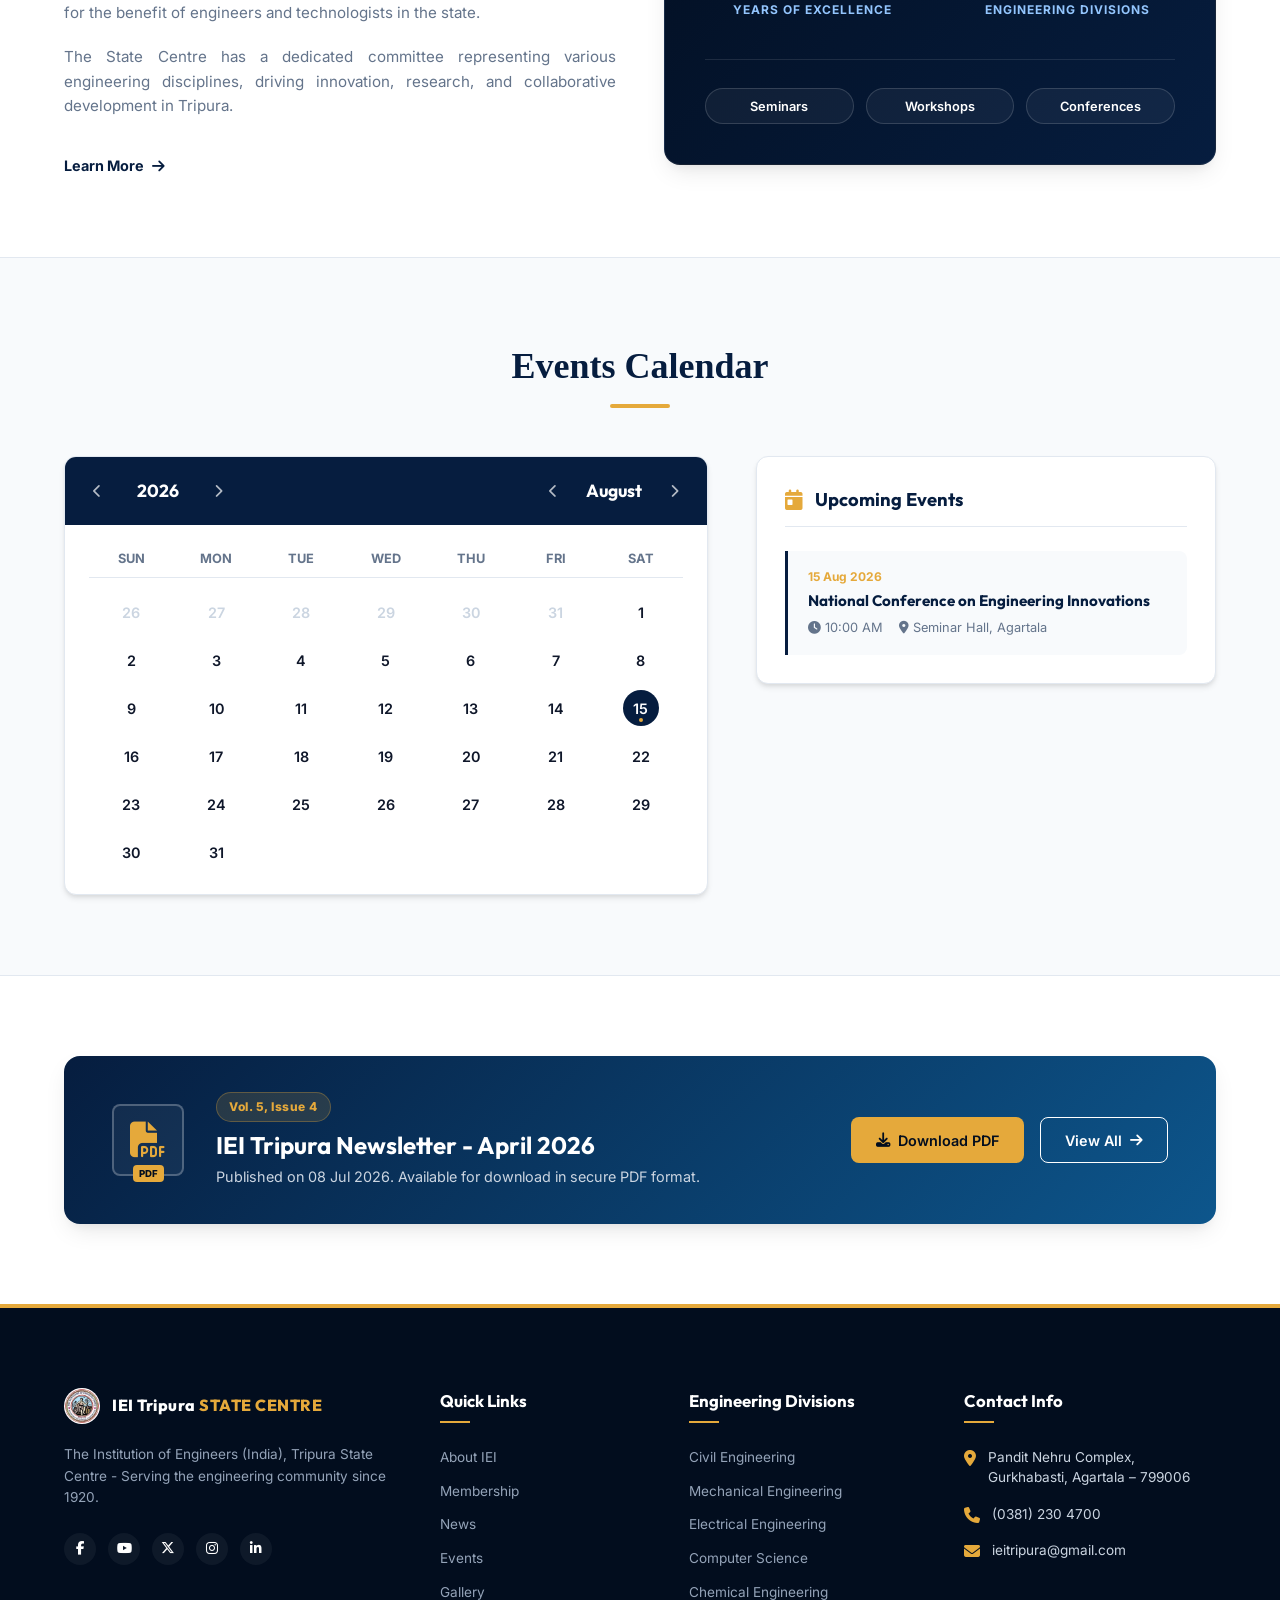
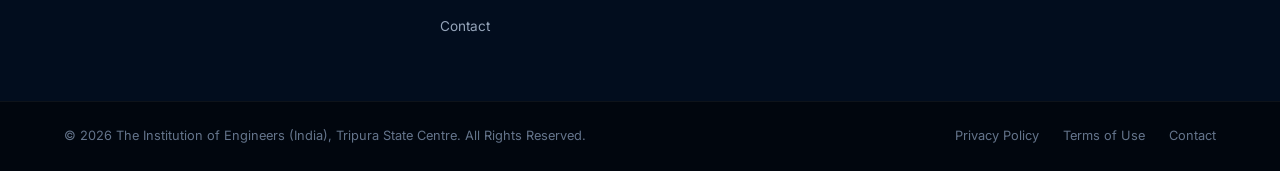
==== commit c9f42a1c: "m" ====
--- a/index.html
+++ b/index.html
@@ -29,9 +29,8 @@
       </div>
       <div class="top-bar-right">
         <div class="lang-selector">
-          <button class="lang-btn active" data-lang="en">EN</button>
-          <button class="lang-btn" data-lang="hi">HI</button>
-          <button class="lang-btn" data-lang="bn">BN</button>
+          <button class="lang-btn" data-lang="en">EN</button>
+          <button class="lang-btn active" data-lang="hi">HI</button>
         </div>
         <div class="social-icons">
           <a href="#" aria-label="Facebook"><i class="fa-brands fa-facebook-f"></i></a>
--- a/index.css
+++ b/index.css
@@ -286,10 +286,10 @@
 
 .brand-subtitle {
   font-family: var(--font-sans);
-  font-size: 0.85rem;
-  font-weight: 500;
-  color: var(--muted);
-  line-height: 1.2;
+  font-size: 0.95rem; /* Larger font size as requested */
+  font-weight: 600;   /* Sligthly bolder for better legibility */
+  color: #475569;     /* Slightly darker grey for better contrast */
+  line-height: 1.25;
 }
 
 /* Navigation Menu */
@@ -433,12 +433,12 @@
 
 .banner-subtitle-large {
   font-family: Georgia, "Times New Roman", serif;
-  font-size: clamp(0.95rem, 2vw, 1.1rem);
+  font-size: clamp(1.2rem, 2.5vw, 1.55rem); /* Increased size for visual balance */
   font-weight: 700;
   color: #007bff;   /* Bright blue subtitle from the screenshot */
   letter-spacing: 0.5px;
   text-transform: none; /* Matches CamelCase from the screenshot */
-  margin-top: 0.5rem;
+  margin-top: 0.75rem;
   text-align: center;
 }
 
@@ -2104,42 +2104,119 @@
   border-top: 1px solid #e2e8f0;
 }
 
-.registry-table-wrapper {
+.committee-grid {
+  display: grid;
+  grid-template-columns: repeat(auto-fill, minmax(280px, 1fr));
+  gap: 2.5rem;
+  margin-top: 3rem;
+}
+
+.member-card {
   background-color: var(--white);
-  border-radius: var(--radius-lg);
+  border-radius: 16px;
+  padding: 2.5rem 1.5rem;
+  border: 1px solid #f1f5f9;
+  box-shadow: 0 4px 6px -1px rgba(0, 0, 0, 0.05), 0 2px 4px -1px rgba(0, 0, 0, 0.03);
+  text-align: center;
+  transition: transform 0.3s ease, box-shadow 0.3s ease, border-color 0.3s ease;
+  display: flex;
+  flex-direction: column;
+  align-items: center;
+}
+
+.member-card:hover {
+  transform: translateY(-6px);
+  box-shadow: 0 12px 24px -6px rgba(0, 0, 0, 0.08), 0 8px 16px -6px rgba(0, 0, 0, 0.04);
+  border-color: #e2e8f0;
+}
+
+.member-card-img-wrapper {
+  width: 130px;
+  height: 130px;
+  border-radius: 50%;
+  padding: 3px;
+  background-color: var(--white);
   border: 1px solid #e2e8f0;
-  box-shadow: 0 4px 6px -1px rgba(0, 0, 0, 0.03);
-  overflow-x: auto;
-  margin-top: 3rem;
-}
-
-.registry-table {
+  box-shadow: 0 4px 10px rgba(0, 0, 0, 0.05);
+  margin-bottom: 1.5rem;
+  display: flex;
+  align-items: center;
+  justify-content: center;
+  overflow: hidden;
+  transition: transform 0.3s ease;
+}
+
+.member-card:hover .member-card-img-wrapper {
+  transform: scale(1.05);
+  border-color: var(--accent);
+}
+
+.member-card-img {
   width: 100%;
-  border-collapse: collapse;
-  text-align: left;
-}
-
-.registry-table th {
-  background-color: #f8fafc;
-  padding: 1rem 1.5rem;
+  height: 100%;
+  border-radius: 50%;
+  object-fit: cover;
+  background-color: #f1f5f9;
+}
+
+.member-card-name {
   font-family: var(--font-heading);
-  font-size: 0.8rem;
-  font-weight: 700;
+  font-size: 1.25rem;
+  font-weight: 700;
+  color: var(--primary);
+  margin-bottom: 0.5rem;
+  line-height: 1.3;
+}
+
+.member-card-designation {
+  font-size: 0.78rem;
+  font-weight: 700;
+  color: #d97706;
+  letter-spacing: 0.8px;
   text-transform: uppercase;
-  color: #475569;
-  letter-spacing: 0.5px;
-  border-bottom: 2px solid #e2e8f0;
-}
-
-.registry-table td {
-  padding: 1.15rem 1.5rem;
-  font-size: 0.9rem;
-  color: #334155;
-  border-bottom: 1px solid #f1f5f9;
-}
-
-.registry-table tbody tr:hover {
-  background-color: #f8fafc;
+  margin-bottom: 0.75rem;
+  line-height: 1.4;
+}
+
+.member-card-dept {
+  font-size: 0.88rem;
+  color: #64748b;
+  margin-bottom: 1.75rem;
+  font-weight: 400;
+  line-height: 1.5;
+  flex-grow: 1;
+}
+
+.member-card-email-wrapper {
+  width: 100%;
+  margin-top: auto;
+}
+
+.member-card-email-btn {
+  display: inline-flex;
+  align-items: center;
+  justify-content: center;
+  gap: 0.6rem;
+  background-color: #f1f5f9;
+  color: #1e3a8a;
+  text-decoration: none;
+  padding: 0.65rem 1.25rem;
+  border-radius: 30px;
+  font-size: 0.85rem;
+  font-weight: 600;
+  width: 100%;
+  max-width: 240px;
+  transition: background-color 0.2s ease, color 0.2s ease, transform 0.15s ease;
+}
+
+.member-card-email-btn:hover {
+  background-color: #e2e8f0;
+  color: #0f172a;
+  transform: translateY(-1px);
+}
+
+.member-card-email-btn:active {
+  transform: translateY(0);
 }
 
 /* 2. News Page Layout */
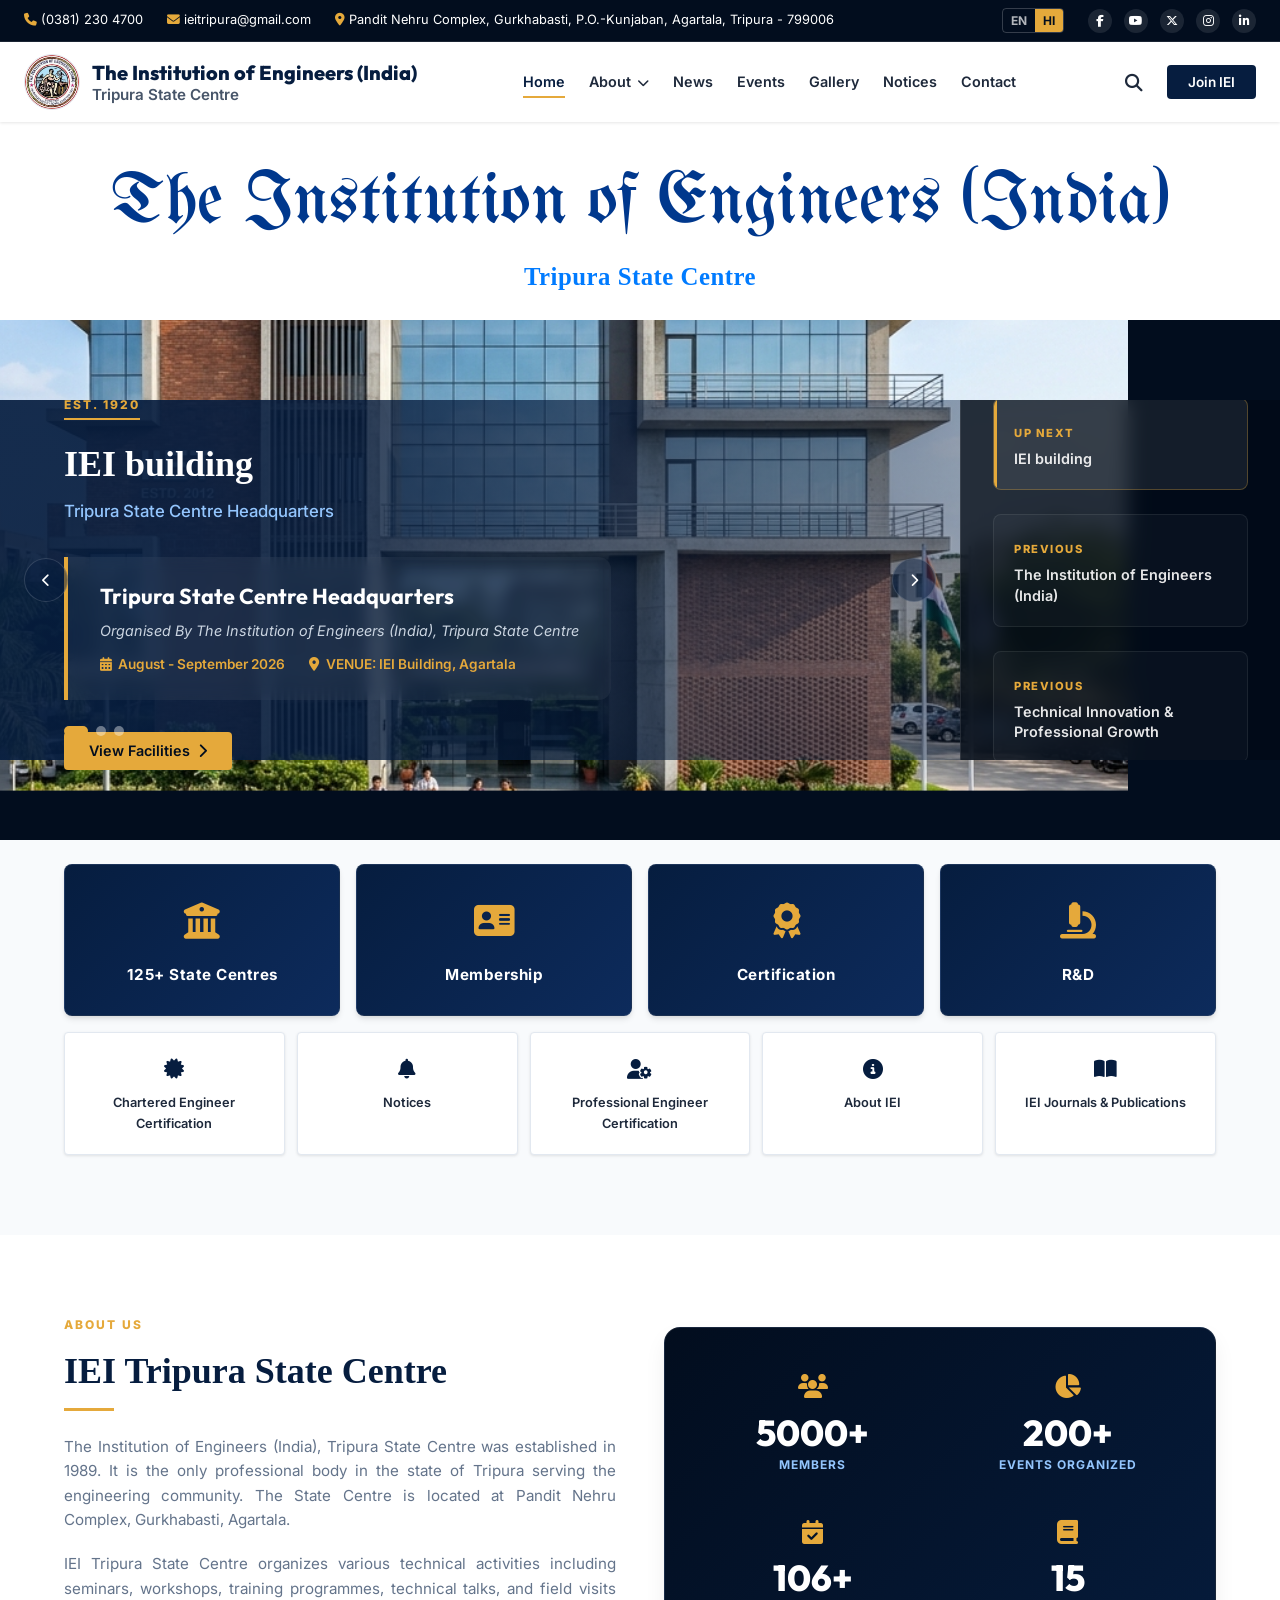
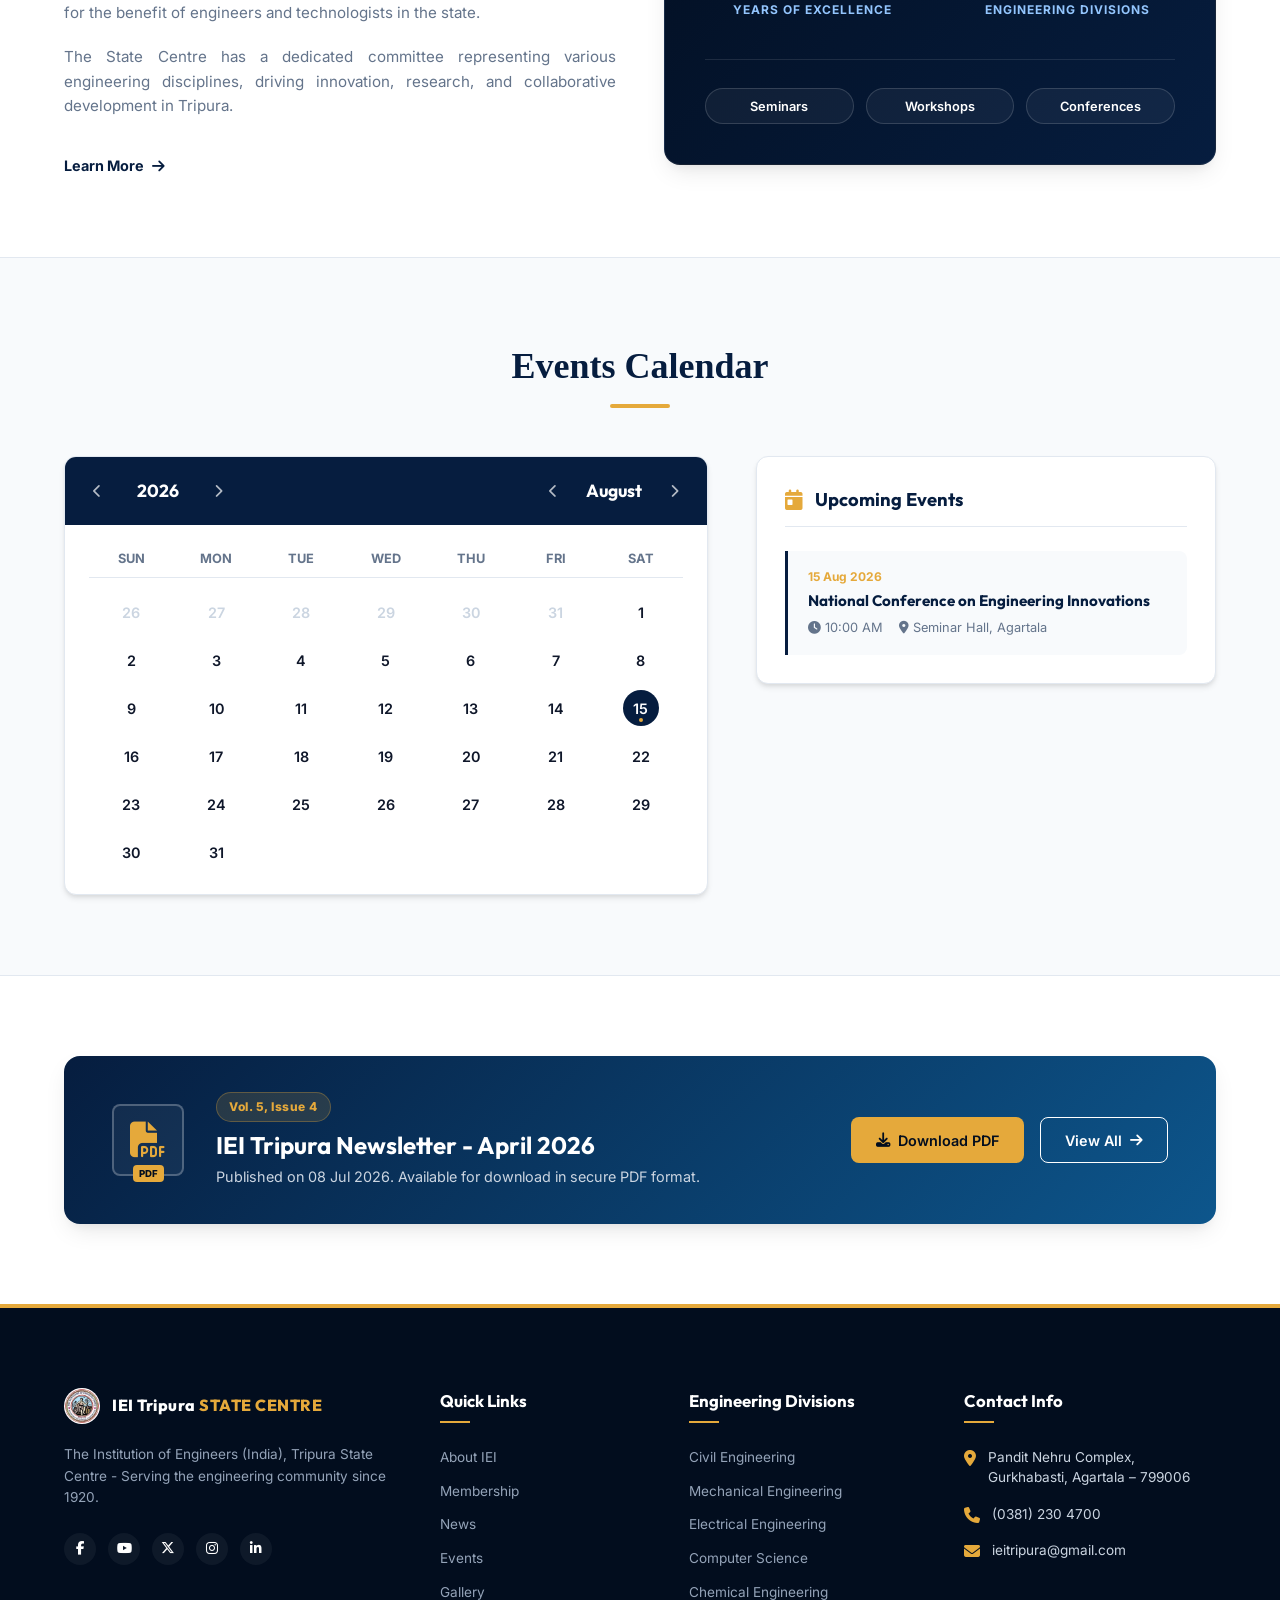
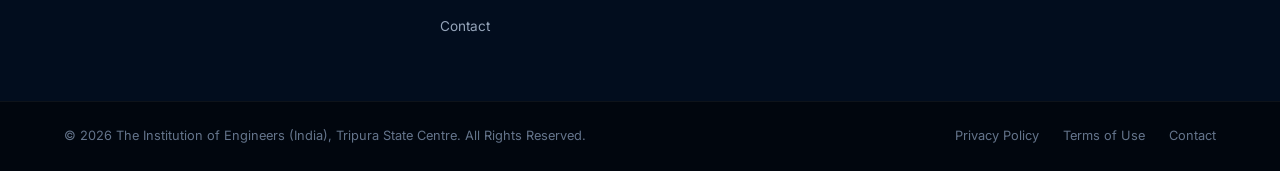
==== commit 452a4825: "m" ====
--- a/index.html
+++ b/index.html
@@ -33,7 +33,7 @@
           <button class="lang-btn active" data-lang="hi">HI</button>
         </div>
         <div class="social-icons">
-          <a href="#" aria-label="Facebook"><i class="fa-brands fa-facebook-f"></i></a>
+          <a href="https://www.facebook.com/profile.php?id=100067573251656" aria-label="Facebook"><i class="fa-brands fa-facebook-f"></i></a>
           <a href="#" aria-label="YouTube"><i class="fa-brands fa-youtube"></i></a>
           <a href="#" aria-label="Twitter"><i class="fa-brands fa-x-twitter"></i></a>
           <a href="#" aria-label="Instagram"><i class="fa-brands fa-instagram"></i></a>
--- a/index.css
+++ b/index.css
@@ -601,6 +601,27 @@
   padding: 2rem;
   gap: 1.5rem;
   z-index: 10;
+  overflow-y: auto;
+}
+
+.slider-highlights-sidebar.scrollable {
+  justify-content: flex-start;
+  padding-right: 1.5rem;
+}
+
+/* Custom premium scrollbar for highlights sidebar */
+.slider-highlights-sidebar::-webkit-scrollbar {
+  width: 5px;
+}
+.slider-highlights-sidebar::-webkit-scrollbar-track {
+  background: transparent;
+}
+.slider-highlights-sidebar::-webkit-scrollbar-thumb {
+  background: rgba(255, 255, 255, 0.2);
+  border-radius: 10px;
+}
+.slider-highlights-sidebar::-webkit-scrollbar-thumb:hover {
+  background: rgba(229, 169, 59, 0.5);
 }
 
 .highlight-widget {
@@ -613,6 +634,7 @@
   color: var(--white);
   position: relative;
   overflow: hidden;
+  flex-shrink: 0;
 }
 
 .highlight-widget::before {
